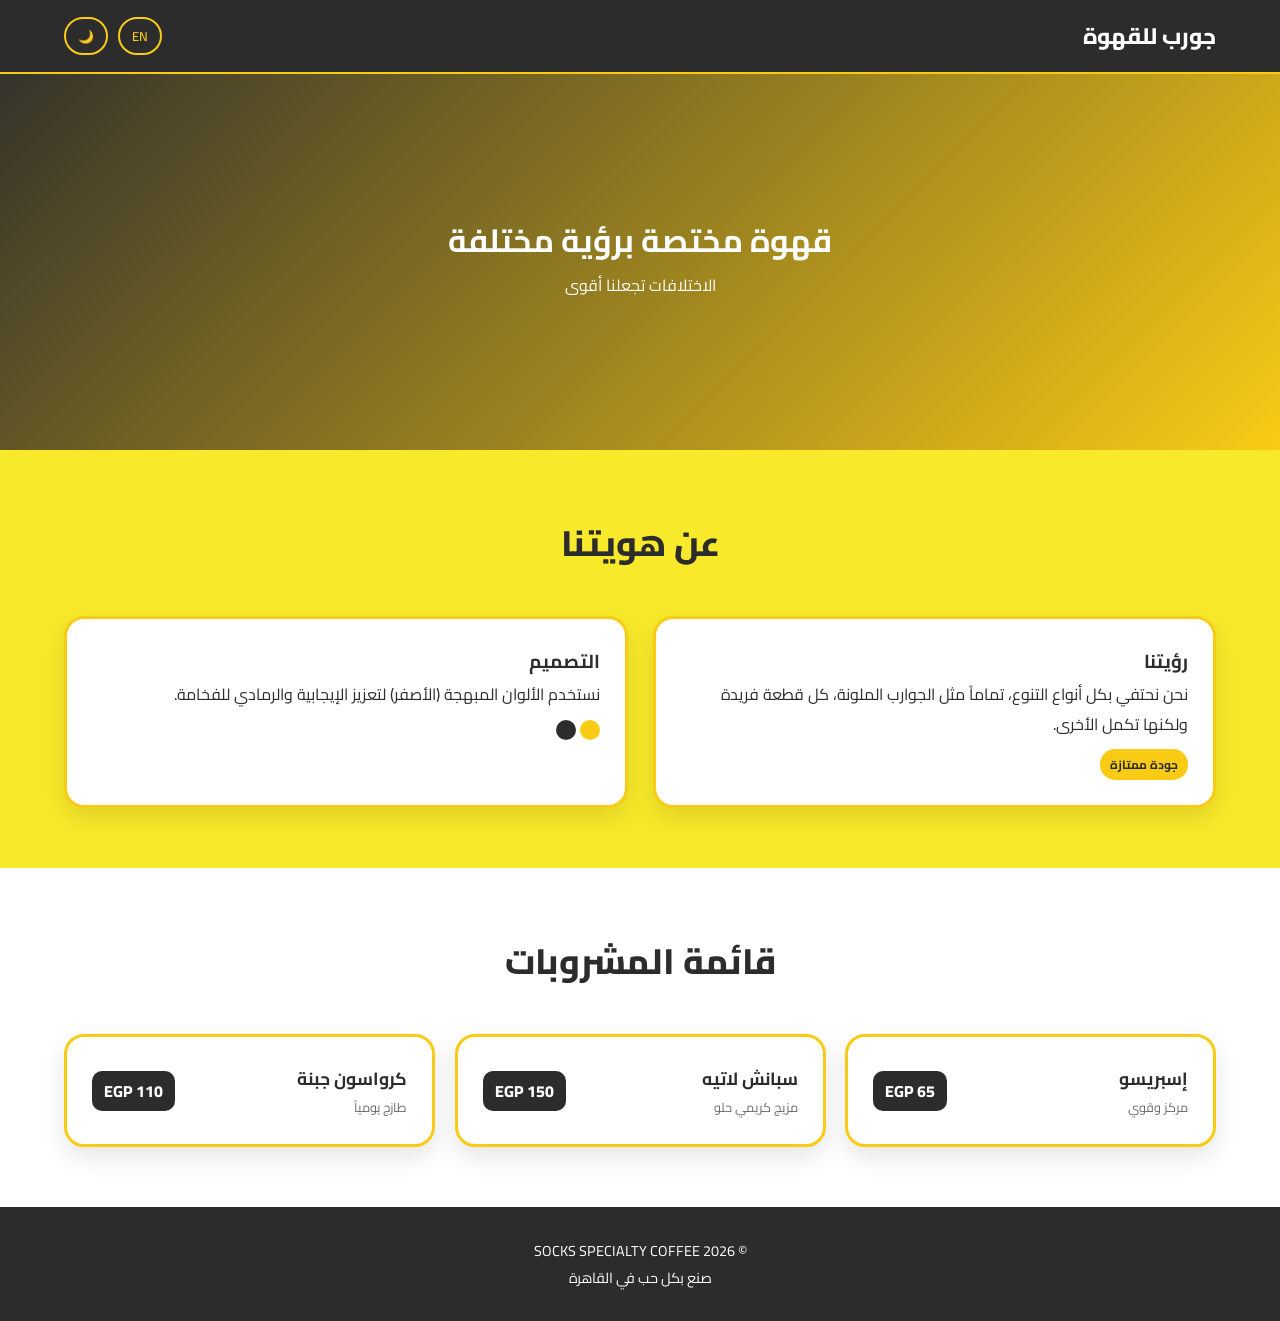
==== index.html @ 83c0671a "Update index.html" ====
<!DOCTYPE html>
<html lang="ar" dir="rtl">
<head>
    <meta charset="UTF-8">
    <meta name="viewport" content="width=device-width, initial-scale=1.0, maximum-scale=1.0, user-scalable=no">
    <title>Socks Specialty Coffee</title>
    <link href="https://unpkg.com/aos@2.3.1/dist/aos.css" rel="stylesheet">
    <link rel="stylesheet" href="styles.css">
    <link href="https://fonts.googleapis.com/css2?family=Cairo:wght@300;400;600;700&display=swap" rel="stylesheet">
</head>
<body class="light-theme">

    <nav class="navbar">
        <div class="nav-logo">
            <h2 data-ar="جورب للقهوة" data-en="SOCKS COFFEE">SOCKS COFFEE</h2>
        </div>
        <div class="nav-controls">
            <button class="btn-control" id="langSwitcher">EN</button>
            <button class="btn-control" id="themeSwitcher">🌙</button>
        </div>
    </nav>

    <header class="hero">
        <h1 data-aos="zoom-in" data-ar="قهوة مختصة برؤية مختلفة" data-en="Specialty Coffee with a Different Vision">قهوة مختصة برؤية مختلفة</h1>
        <p data-aos="fade-up" data-aos-delay="200" data-ar="الاختلافات تجعلنا أقوى" data-en="Differences Make Us Stronger">الاختلافات تجعلنا أقوى</p>
    </header>

    <section class="brand-showcase">
        <h2 class="section-title" data-aos="fade-down" data-ar="عن هويتنا" data-en="About Our Identity">عن هويتنا</h2>
        
        <div class="brand-grid">
            <div class="brand-card" data-aos="fade-up">
                <h3 data-ar="رؤيتنا" data-en="Our Vision">رؤيتنا</h3>
                <p data-ar="نحن نحتفي بكل أنواع التنوع، تماماً مثل الجوارب الملونة، كل قطعة فريدة ولكنها تكمل الأخرى." 
                   data-en="We celebrate all kinds of diversity, just like colorful socks, each piece is unique but completes the other.">
                   نحن نحتفي بكل أنواع التنوع، تماماً مثل الجوارب الملونة، كل قطعة فريدة ولكنها تكمل الأخرى.
                </p>
                <span class="sticker" data-ar="جودة ممتازة" data-en="Premium Quality">جودة ممتازة</span>
            </div>

            <div class="brand-card" data-aos="fade-up" data-aos-delay="100">
                <h3 data-ar="التصميم" data-en="Design">التصميم</h3>
                <p data-ar="نستخدم الألوان المبهجة (الأصفر) لتعزيز الإيجابية والرمادي للفخامة." 
                   data-en="We use cheerful colors (Yellow) to promote positivity and Gray for luxury.">
                   نستخدم الألوان المبهجة (الأصفر) لتعزيز الإيجابية والرمادي للفخامة.
                </p>
                <div style="margin-top:10px;">
                    <div style="display:inline-block; width:20px; height:20px; background:#f9cb15; border-radius:50%"></div>
                    <div style="display:inline-block; width:20px; height:20px; background:#2c2c2c; border-radius:50%"></div>
                </div>
            </div>
        </div>
    </section>

    <section class="menu-section" id="menu">
        <h2 class="section-title" data-aos="fade-right" data-ar="قائمة المشروبات" data-en="Our Menu">قائمة المشروبات</h2>
        
        <div class="menu-grid">
            <div class="menu-item" data-aos="flip-up">
                <div class="item-info">
                    <h3 data-ar="إسبريسو" data-en="Espresso">إسبريسو</h3>
                    <p data-ar="مركز وقوي" data-en="Rich and Bold">مركز وقوي</p>
                </div>
                <div class="item-price">65 EGP</div>
            </div>

            <div class="menu-item" data-aos="flip-up" data-aos-delay="100">
                <div class="item-info">
                    <h3 data-ar="سبانش لاتيه" data-en="Spanish Latte">سبانش لاتيه</h3>
                    <p data-ar="مزيج كريمي حلو" data-en="Sweet Creamy Mix">مزيج كريمي حلو</p>
                </div>
                <div class="item-price">150 EGP</div>
            </div>

            <div class="menu-item" data-aos="flip-up" data-aos-delay="200">
                <div class="item-info">
                    <h3 data-ar="كرواسون جبنة" data-en="Cheese Croissant">كرواسون جبنة</h3>
                    <p data-ar="طازج يومياً" data-en="Baked Daily">طازج يومياً</p>
                </div>
                <div class="item-price">110 EGP</div>
            </div>
        </div>
    </section>

    <footer>
        <p>&copy; 2026 SOCKS SPECIALTY COFFEE</p>
        <p data-ar="صنع بكل حب في القاهرة" data-en="Made with love in Cairo">صنع بكل حب في القاهرة</p>
    </footer>
    <script src="https://unpkg.com/aos@2.3.1/dist/aos.js"></script>
    <script src="script.js"></script>
</body>
</html>
---- styles.css ----
:root {
            --primary-yellow: #f9cb15;
            --light-yellow: #f8e92a;
            --dark-gray: #2c2c2c;
            --white: #ffffff;
            --bg-color: #ffffff;
            --text-color: #2c2c2c;
            --section-bg: #f8e92a;
        }

        /* Dark Theme Variables */
        body.dark-theme {
            --bg-color: #1a1a1a;
            --text-color: #f9cb15;
            --section-bg: #2c2c2c; /* الخلفية وراء المنيو تظلم */
        }

        * {
            margin: 0;
            padding: 0;
            box-sizing: border-box;
            font-family: 'Cairo', sans-serif;
        }

        body {
            background-color: var(--bg-color);
            color: var(--text-color);
            transition: all 0.4s ease;
            overflow-x: hidden;
        }

        /* --- Navbar --- */
        .navbar {
            background-color: var(--dark-gray);
            padding: 15px 5%;
            display: flex;
            justify-content: space-between;
            align-items: center;
            position: fixed;
            width: 100%;
            top: 0;
            z-index: 1000;
            border-bottom: 2px solid var(--primary-yellow);
        }

        .nav-logo h2 { color: var(--white); font-weight: 800; font-size: 1.4rem; }
        
        .nav-controls { display: flex; gap: 10px; align-items: center; }

        .btn-control {
            background: none;
            border: 2px solid var(--primary-yellow);
            color: var(--primary-yellow);
            padding: 5px 12px;
            border-radius: 20px;
            cursor: pointer;
            font-weight: 600;
            font-size: 0.8rem;
            transition: 0.3s;
        }

        .btn-control:hover { background: var(--primary-yellow); color: var(--dark-gray); }

        /* --- Hero Section --- */
        .hero {
            padding: 120px 5% 60px;
            text-align: center;
            background: linear-gradient(135deg, var(--dark-gray) 0%, var(--primary-yellow) 100%);
            color: white;
            min-height: 50vh;
            display: flex;
            flex-direction: column;
            justify-content: center;
        }

        /* --- About & Brand Section --- */
        .brand-showcase {
            background-color: var(--section-bg);
            padding: 60px 5%;
            transition: background 0.4s ease;
        }

        .section-title {
            text-align: center;
            font-size: 2.2rem;
            margin-bottom: 40px;
            font-weight: 800;
        }

        .brand-grid {
            display: grid;
            grid-template-columns: repeat(auto-fit, minmax(280px, 1fr));
            gap: 25px;
        }

        /* الكروت تظل بيضاء دائماً كما طلبت */
        .brand-card, .menu-item {
            background: var(--white) !important; 
            color: #2c2c2c !important;
            padding: 25px;
            border-radius: 20px;
            box-shadow: 0 10px 25px rgba(0,0,0,0.1);
            border: 3px solid var(--primary-yellow);
            transition: transform 0.3s ease;
        }

        .brand-card:hover { transform: translateY(-10px); }

        /* --- Menu Section --- */
        .menu-section {
            padding: 60px 5%;
        }

        .menu-grid {
            display: grid;
            grid-template-columns: repeat(auto-fit, minmax(300px, 1fr));
            gap: 20px;
        }

        .menu-item {
            display: flex;
            justify-content: space-between;
            align-items: center;
        }

        .item-info h3 { font-weight: 700; font-size: 1.1rem; }
        .item-info p { font-size: 0.8rem; opacity: 0.7; }
        .item-price { font-weight: 800; color: var(--primary-yellow); background: var(--dark-gray); padding: 5px 12px; border-radius: 10px; color: #fff; }

        .sticker {
            background: var(--primary-yellow);
            color: var(--dark-gray);
            padding: 4px 10px;
            border-radius: 15px;
            font-size: 0.75rem;
            font-weight: 700;
            display: inline-block;
            margin-top: 10px;
        }

        footer {
            background: var(--dark-gray);
            color: white;
            text-align: center;
            padding: 30px;
            font-size: 0.9rem;
        }

        /* Mobile Adjustments */
        @media (max-width: 768px) {
            .section-title { font-size: 1.7rem; }
            .hero h1 { font-size: 1.8rem; }
        }
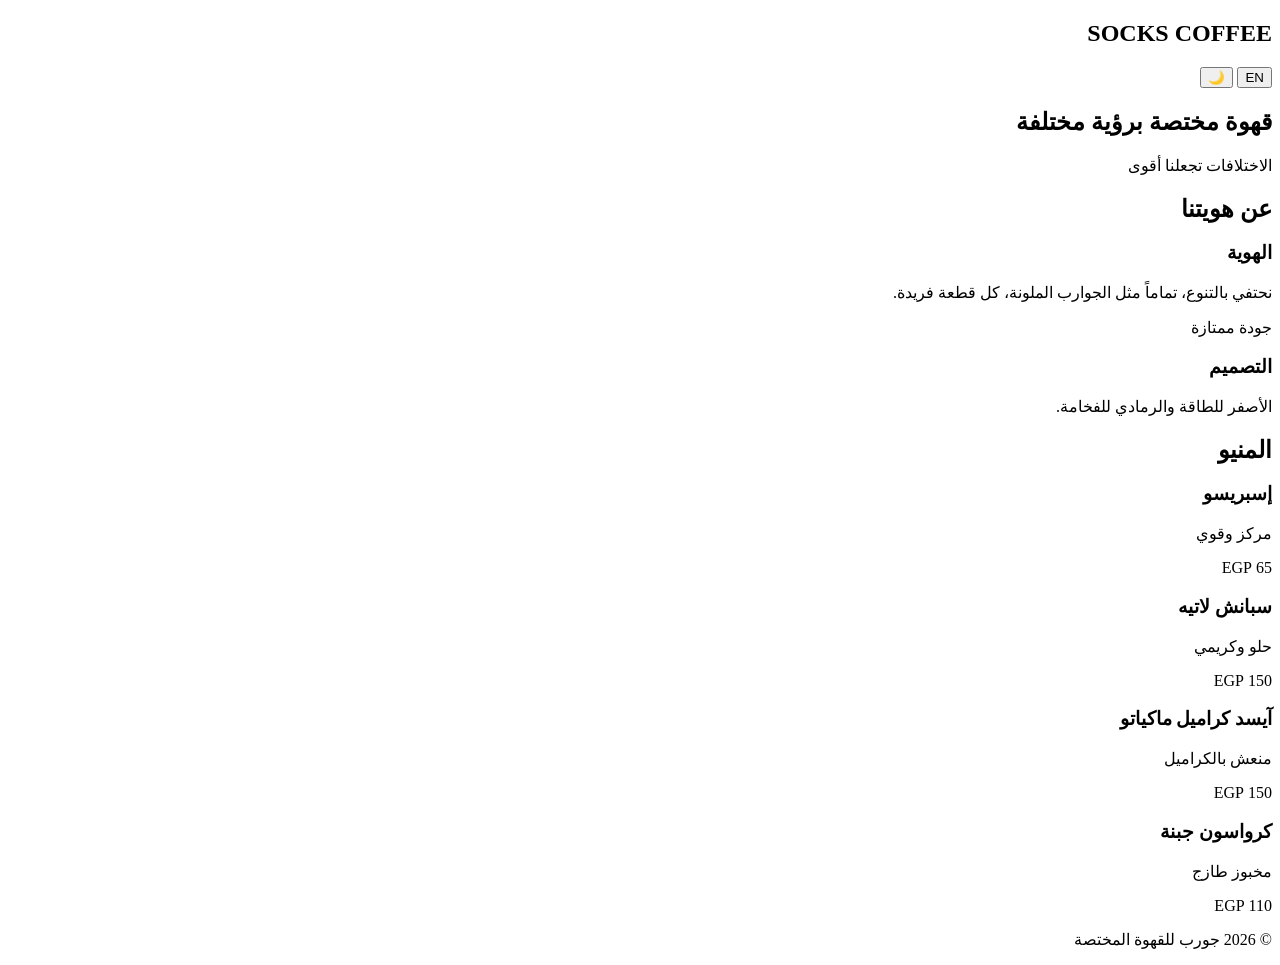
==== commit 77393de9: "Update index.html" ====
--- a/index.html
+++ b/index.html
@@ -2,90 +2,90 @@
 <html lang="ar" dir="rtl">
 <head>
     <meta charset="UTF-8">
-    <meta name="viewport" content="width=device-width, initial-scale=1.0, maximum-scale=1.0, user-scalable=no">
-    <title>Socks Specialty Coffee</title>
+    <meta name="viewport" content="width=device-width, initial-scale=1.0">
+    <title>SOCKS Specialty Coffee</title>
     <link href="https://unpkg.com/aos@2.3.1/dist/aos.css" rel="stylesheet">
-    <link rel="stylesheet" href="styles.css">
-    <link href="https://fonts.googleapis.com/css2?family=Cairo:wght@300;400;600;700&display=swap" rel="stylesheet">
+    <link rel="stylesheet" href="style.css">
+    <link href="https://fonts.googleapis.com/css2?family=Cairo:wght@300;400;600;700;800&display=swap" rel="stylesheet">
 </head>
-<body class="light-theme">
+<body>
 
     <nav class="navbar">
-        <div class="nav-logo">
-            <h2 data-ar="جورب للقهوة" data-en="SOCKS COFFEE">SOCKS COFFEE</h2>
-        </div>
-        <div class="nav-controls">
-            <button class="btn-control" id="langSwitcher">EN</button>
-            <button class="btn-control" id="themeSwitcher">🌙</button>
+        <div class="nav-container">
+            <div class="nav-logo">
+                <h2 data-ar="جورب للقهوة" data-en="SOCKS COFFEE">SOCKS COFFEE</h2>
+            </div>
+            <div class="nav-controls">
+                <button class="btn-control" id="langSwitcher">EN</button>
+                <button class="btn-control" id="themeSwitcher">🌙</button>
+            </div>
         </div>
     </nav>
 
-    <header class="hero">
-        <h1 data-aos="zoom-in" data-ar="قهوة مختصة برؤية مختلفة" data-en="Specialty Coffee with a Different Vision">قهوة مختصة برؤية مختلفة</h1>
-        <p data-aos="fade-up" data-aos-delay="200" data-ar="الاختلافات تجعلنا أقوى" data-en="Differences Make Us Stronger">الاختلافات تجعلنا أقوى</p>
-    </header>
+    <section class="hero">
+        <div class="hero-content" data-aos="zoom-in">
+            <h1 data-ar="قهوة مختصة برؤية مختلفة" data-en="Specialty Coffee with a Different Vision">قهوة مختصة برؤية مختلفة</h1>
+            <p data-ar="الاختلافات تجعلنا أقوى" data-en="Differences Make Us Stronger">الاختلافات تجعلنا أقوى</p>
+        </div>
+    </section>
 
-    <section class="brand-showcase">
-        <h2 class="section-title" data-aos="fade-down" data-ar="عن هويتنا" data-en="About Our Identity">عن هويتنا</h2>
-        
+    <section class="brand-section">
+        <h2 class="section-title" data-ar="عن هويتنا" data-en="About Us">عن هويتنا</h2>
         <div class="brand-grid">
             <div class="brand-card" data-aos="fade-up">
-                <h3 data-ar="رؤيتنا" data-en="Our Vision">رؤيتنا</h3>
-                <p data-ar="نحن نحتفي بكل أنواع التنوع، تماماً مثل الجوارب الملونة، كل قطعة فريدة ولكنها تكمل الأخرى." 
-                   data-en="We celebrate all kinds of diversity, just like colorful socks, each piece is unique but completes the other.">
-                   نحن نحتفي بكل أنواع التنوع، تماماً مثل الجوارب الملونة، كل قطعة فريدة ولكنها تكمل الأخرى.
-                </p>
+                <h3 data-ar="الهوية" data-en="Identity">الهوية</h3>
+                <p data-ar="نحتفي بالتنوع، تماماً مثل الجوارب الملونة، كل قطعة فريدة." data-en="We celebrate diversity, just like colorful socks, each piece is unique.">نحتفي بالتنوع، تماماً مثل الجوارب الملونة، كل قطعة فريدة.</p>
                 <span class="sticker" data-ar="جودة ممتازة" data-en="Premium Quality">جودة ممتازة</span>
             </div>
-
             <div class="brand-card" data-aos="fade-up" data-aos-delay="100">
                 <h3 data-ar="التصميم" data-en="Design">التصميم</h3>
-                <p data-ar="نستخدم الألوان المبهجة (الأصفر) لتعزيز الإيجابية والرمادي للفخامة." 
-                   data-en="We use cheerful colors (Yellow) to promote positivity and Gray for luxury.">
-                   نستخدم الألوان المبهجة (الأصفر) لتعزيز الإيجابية والرمادي للفخامة.
-                </p>
-                <div style="margin-top:10px;">
-                    <div style="display:inline-block; width:20px; height:20px; background:#f9cb15; border-radius:50%"></div>
-                    <div style="display:inline-block; width:20px; height:20px; background:#2c2c2c; border-radius:50%"></div>
+                <p data-ar="الأصفر للطاقة والرمادي للفخامة." data-en="Yellow for energy and Gray for luxury.">الأصفر للطاقة والرمادي للفخامة.</p>
+                <div class="swatches">
+                    <div class="swatch" style="background:#f9cb15"></div>
+                    <div class="swatch" style="background:#2c2c2c"></div>
                 </div>
             </div>
         </div>
     </section>
 
-    <section class="menu-section" id="menu">
-        <h2 class="section-title" data-aos="fade-right" data-ar="قائمة المشروبات" data-en="Our Menu">قائمة المشروبات</h2>
-        
+    <section class="menu-section">
+        <h2 class="section-title" data-ar="المنيو" data-en="Menu">المنيو</h2>
         <div class="menu-grid">
-            <div class="menu-item" data-aos="flip-up">
-                <div class="item-info">
+            <div class="menu-card" data-aos="flip-left">
+                <div class="info">
                     <h3 data-ar="إسبريسو" data-en="Espresso">إسبريسو</h3>
-                    <p data-ar="مركز وقوي" data-en="Rich and Bold">مركز وقوي</p>
+                    <p data-ar="مركز وقوي" data-en="Strong and Concentrated">مركز وقوي</p>
                 </div>
-                <div class="item-price">65 EGP</div>
+                <div class="price">65 EGP</div>
             </div>
-
-            <div class="menu-item" data-aos="flip-up" data-aos-delay="100">
-                <div class="item-info">
+            <div class="menu-card" data-aos="flip-left" data-aos-delay="100">
+                <div class="info">
                     <h3 data-ar="سبانش لاتيه" data-en="Spanish Latte">سبانش لاتيه</h3>
-                    <p data-ar="مزيج كريمي حلو" data-en="Sweet Creamy Mix">مزيج كريمي حلو</p>
+                    <p data-ar="حلو وكريمي" data-en="Sweet and Creamy">حلو وكريمي</p>
                 </div>
-                <div class="item-price">150 EGP</div>
+                <div class="price">150 EGP</div>
             </div>
-
-            <div class="menu-item" data-aos="flip-up" data-aos-delay="200">
-                <div class="item-info">
+            <div class="menu-card" data-aos="flip-left" data-aos-delay="200">
+                <div class="info">
+                    <h3 data-ar="آيسد كراميل ماكياتو" data-en="Iced Caramel Macchiato">آيسد كراميل ماكياتو</h3>
+                    <p data-ar="منعش بالكراميل" data-en="Refreshing Caramel">منعش بالكراميل</p>
+                </div>
+                <div class="price">150 EGP</div>
+            </div>
+            <div class="menu-card" data-aos="flip-left">
+                <div class="info">
                     <h3 data-ar="كرواسون جبنة" data-en="Cheese Croissant">كرواسون جبنة</h3>
-                    <p data-ar="طازج يومياً" data-en="Baked Daily">طازج يومياً</p>
+                    <p data-ar="مخبوز طازج" data-en="Freshly Baked">مخبوز طازج</p>
                 </div>
-                <div class="item-price">110 EGP</div>
+                <div class="price">110 EGP</div>
             </div>
         </div>
     </section>
 
-    <footer>
-        <p>&copy; 2026 SOCKS SPECIALTY COFFEE</p>
-        <p data-ar="صنع بكل حب في القاهرة" data-en="Made with love in Cairo">صنع بكل حب في القاهرة</p>
+    <footer class="footer">
+        <p data-ar="© 2026 جورب للقهوة المختصة" data-en="© 2026 SOCKS Specialty Coffee">© 2026 جورب للقهوة المختصة</p>
     </footer>
+
     <script src="https://unpkg.com/aos@2.3.1/dist/aos.js"></script>
     <script src="script.js"></script>
 </body>
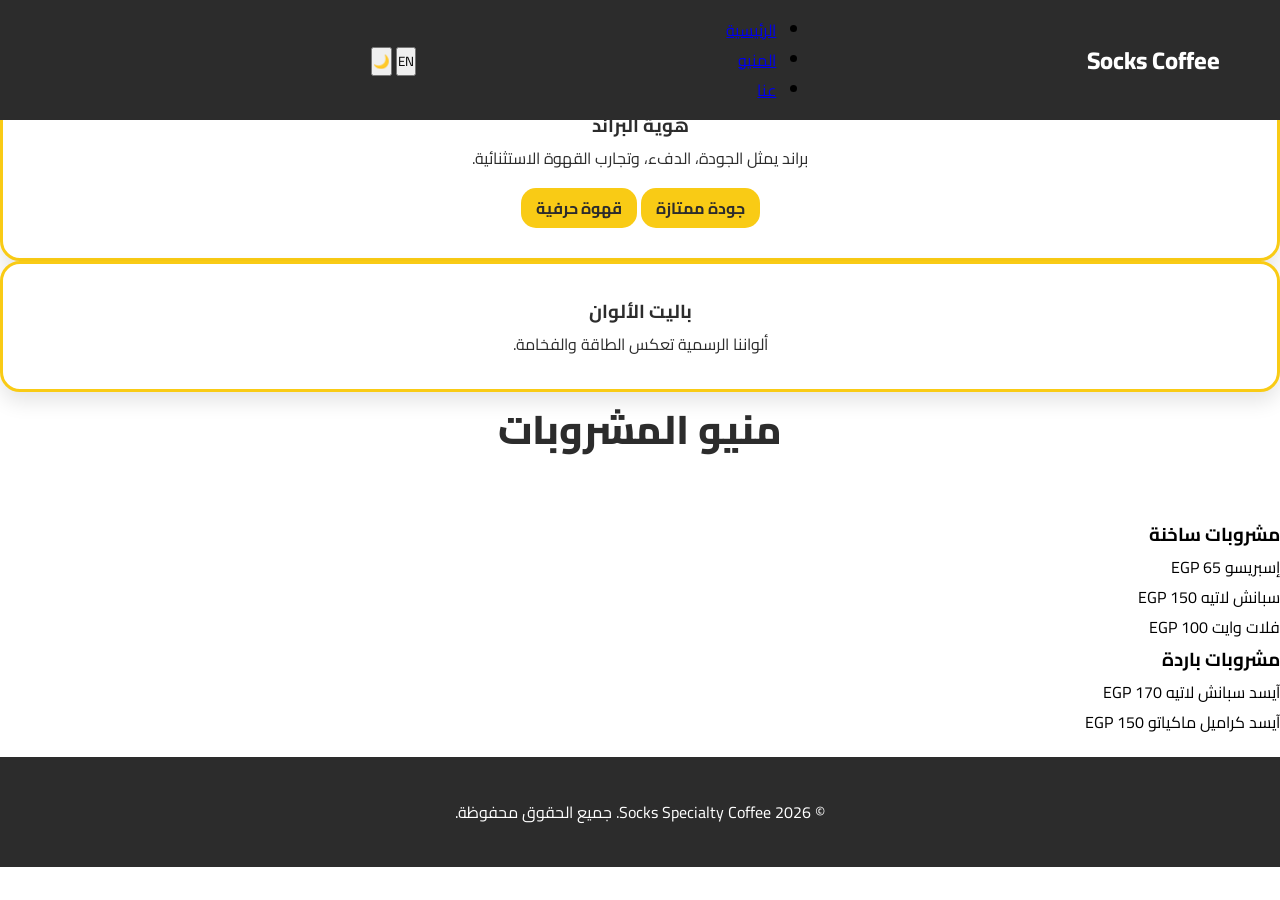
==== commit 7bb3e534: "Update index.html" ====
--- a/index.html
+++ b/index.html
@@ -2,88 +2,109 @@
 <html lang="ar" dir="rtl">
 <head>
     <meta charset="UTF-8">
-    <meta name="viewport" content="width=device-width, initial-scale=1.0">
-    <title>SOCKS Specialty Coffee</title>
+    <meta name="viewport" content="width=device-width, initial-scale=1.0, maximum-scale=1.0, user-scalable=no">
+    <title>Socks Specialty Coffee</title>
     <link href="https://unpkg.com/aos@2.3.1/dist/aos.css" rel="stylesheet">
-    <link rel="stylesheet" href="style.css">
-    <link href="https://fonts.googleapis.com/css2?family=Cairo:wght@300;400;600;700;800&display=swap" rel="stylesheet">
+    <link rel="stylesheet" href="styles.css">
+    <link href="https://fonts.googleapis.com/css2?family=Cairo:wght@300;400;600;700&display=swap" rel="stylesheet">
 </head>
 <body>
-
-    <nav class="navbar">
+    <nav class="navbar" data-aos="fade-down">
         <div class="nav-container">
             <div class="nav-logo">
-                <h2 data-ar="جورب للقهوة" data-en="SOCKS COFFEE">SOCKS COFFEE</h2>
+                <h2 data-ar="Socks Coffee" data-en="Socks Coffee">Socks Coffee</h2>
             </div>
+            <ul class="nav-menu">
+                <li><a href="#home" class="nav-link" data-ar="الرئيسية" data-en="Home">الرئيسية</a></li>
+                <li><a href="#menu" class="nav-link" data-ar="المنيو" data-en="Menu">المنيو</a></li>
+                <li><a href="#about" class="nav-link" data-ar="عنا" data-en="About">عنا</a></li>
+            </ul>
             <div class="nav-controls">
-                <button class="btn-control" id="langSwitcher">EN</button>
-                <button class="btn-control" id="themeSwitcher">🌙</button>
+                <button class="lang-switcher" id="langSwitcher">
+                    <span class="lang-text">EN</span>
+                </button>
+                <button class="theme-switcher" id="themeSwitcher">
+                    <span class="theme-icon">🌙</span>
+                </button>
+            </div>
+            <div class="hamburger">
+                <span class="bar"></span><span class="bar"></span><span class="bar"></span>
             </div>
         </div>
     </nav>
 
-    <section class="hero">
-        <div class="hero-content" data-aos="zoom-in">
-            <h1 data-ar="قهوة مختصة برؤية مختلفة" data-en="Specialty Coffee with a Different Vision">قهوة مختصة برؤية مختلفة</h1>
-            <p data-ar="الاختلافات تجعلنا أقوى" data-en="Differences Make Us Stronger">الاختلافات تجعلنا أقوى</p>
-        </div>
-    </section>
+    <section class="brand-showcase" id="about">
+        <div class="container brand-content">
+            <div class="logo-showcase" data-aos="zoom-in">
+                <h1 class="main-logo" data-ar="Socks Specialty Coffee" data-en="Socks Specialty Coffee">Socks Specialty Coffee</h1>
+                <p class="tagline" data-ar="تجربة قهوة فاخرة" data-en="Premium Coffee Experience">تجربة قهوة فاخرة</p>
+            </div>
 
-    <section class="brand-section">
-        <h2 class="section-title" data-ar="عن هويتنا" data-en="About Us">عن هويتنا</h2>
-        <div class="brand-grid">
-            <div class="brand-card" data-aos="fade-up">
-                <h3 data-ar="الهوية" data-en="Identity">الهوية</h3>
-                <p data-ar="نحتفي بالتنوع، تماماً مثل الجوارب الملونة، كل قطعة فريدة." data-en="We celebrate diversity, just like colorful socks, each piece is unique.">نحتفي بالتنوع، تماماً مثل الجوارب الملونة، كل قطعة فريدة.</p>
-                <span class="sticker" data-ar="جودة ممتازة" data-en="Premium Quality">جودة ممتازة</span>
-            </div>
-            <div class="brand-card" data-aos="fade-up" data-aos-delay="100">
-                <h3 data-ar="التصميم" data-en="Design">التصميم</h3>
-                <p data-ar="الأصفر للطاقة والرمادي للفخامة." data-en="Yellow for energy and Gray for luxury.">الأصفر للطاقة والرمادي للفخامة.</p>
-                <div class="swatches">
-                    <div class="swatch" style="background:#f9cb15"></div>
-                    <div class="swatch" style="background:#2c2c2c"></div>
+            <div class="brand-elements">
+                <div class="brand-card" data-aos="fade-up">
+                    <h3 data-ar="هوية البراند" data-en="Brand Identity">هوية البراند</h3>
+                    <p data-ar="براند يمثل الجودة، الدفء، وتجارب القهوة الاستثنائية." data-en="Our brand represents quality, warmth, and exceptional coffee experiences.">براند يمثل الجودة، الدفء، وتجارب القهوة الاستثنائية.</p>
+                    <div class="stickers">
+                        <span class="sticker" data-ar="جودة ممتازة" data-en="Premium Quality">جودة ممتازة</span>
+                        <span class="sticker" data-ar="قهوة حرفية" data-en="Artisan Coffee">قهوة حرفية</span>
+                    </div>
+                </div>
+
+                <div class="brand-card" data-aos="fade-up" data-aos-delay="100">
+                    <h3 data-ar="باليت الألوان" data-en="Color Palette">باليت الألوان</h3>
+                    <p data-ar="ألواننا الرسمية تعكس الطاقة والفخامة." data-en="Our signature colors reflect energy and luxury.">ألواننا الرسمية تعكس الطاقة والفخامة.</p>
+                    <div class="color-palette">
+                        <div class="color-swatch" style="background-color: #f9cb15;" data-color="#f9cb15"></div>
+                        <div class="color-swatch" style="background-color: #f8e92a;" data-color="#f8e92a"></div>
+                        <div class="color-swatch" style="background-color: #2c2c2c;" data-color="#2c2c2c"></div>
+                    </div>
                 </div>
             </div>
         </div>
     </section>
 
-    <section class="menu-section">
-        <h2 class="section-title" data-ar="المنيو" data-en="Menu">المنيو</h2>
-        <div class="menu-grid">
-            <div class="menu-card" data-aos="flip-left">
-                <div class="info">
-                    <h3 data-ar="إسبريسو" data-en="Espresso">إسبريسو</h3>
-                    <p data-ar="مركز وقوي" data-en="Strong and Concentrated">مركز وقوي</p>
+    <section class="menu" id="menu">
+        <div class="container">
+            <h2 class="section-title" data-aos="fade-up" data-ar="منيو المشروبات" data-en="Drinks Menu">منيو المشروبات</h2>
+            
+            <div class="menu-category" data-aos="fade-up">
+                <h3 data-ar="مشروبات ساخنة" data-en="Hot Drinks">مشروبات ساخنة</h3>
+                <div class="menu-items">
+                    <div class="menu-item">
+                        <span class="item-name" data-ar="إسبريسو" data-en="Espresso">إسبريسو</span>
+                        <span class="item-price">65 EGP</span>
+                    </div>
+                    <div class="menu-item">
+                        <span class="item-name" data-ar="سبانش لاتيه" data-en="Spanish Latte">سبانش لاتيه</span>
+                        <span class="item-price">150 EGP</span>
+                    </div>
+                    <div class="menu-item">
+                        <span class="item-name" data-ar="فلات وايت" data-en="Flat White">فلات وايت</span>
+                        <span class="item-price">100 EGP</span>
+                    </div>
                 </div>
-                <div class="price">65 EGP</div>
             </div>
-            <div class="menu-card" data-aos="flip-left" data-aos-delay="100">
-                <div class="info">
-                    <h3 data-ar="سبانش لاتيه" data-en="Spanish Latte">سبانش لاتيه</h3>
-                    <p data-ar="حلو وكريمي" data-en="Sweet and Creamy">حلو وكريمي</p>
+
+            <div class="menu-category" data-aos="fade-up">
+                <h3 data-ar="مشروبات باردة" data-en="Iced Drinks">مشروبات باردة</h3>
+                <div class="menu-items">
+                    <div class="menu-item">
+                        <span class="item-name" data-ar="آيسد سبانش لاتيه" data-en="Iced Spanish Latte">آيسد سبانش لاتيه</span>
+                        <span class="item-price">170 EGP</span>
+                    </div>
+                    <div class="menu-item">
+                        <span class="item-name" data-ar="آيسد كراميل ماكياتو" data-en="Iced Caramel Macchiato">آيسد كراميل ماكياتو</span>
+                        <span class="item-price">150 EGP</span>
+                    </div>
                 </div>
-                <div class="price">150 EGP</div>
-            </div>
-            <div class="menu-card" data-aos="flip-left" data-aos-delay="200">
-                <div class="info">
-                    <h3 data-ar="آيسد كراميل ماكياتو" data-en="Iced Caramel Macchiato">آيسد كراميل ماكياتو</h3>
-                    <p data-ar="منعش بالكراميل" data-en="Refreshing Caramel">منعش بالكراميل</p>
-                </div>
-                <div class="price">150 EGP</div>
-            </div>
-            <div class="menu-card" data-aos="flip-left">
-                <div class="info">
-                    <h3 data-ar="كرواسون جبنة" data-en="Cheese Croissant">كرواسون جبنة</h3>
-                    <p data-ar="مخبوز طازج" data-en="Freshly Baked">مخبوز طازج</p>
-                </div>
-                <div class="price">110 EGP</div>
             </div>
         </div>
     </section>
 
     <footer class="footer">
-        <p data-ar="© 2026 جورب للقهوة المختصة" data-en="© 2026 SOCKS Specialty Coffee">© 2026 جورب للقهوة المختصة</p>
+        <div class="container">
+            <p data-ar="&copy; 2026 Socks Specialty Coffee. جميع الحقوق محفوظة." data-en="&copy; 2026 Socks Specialty Coffee. All rights reserved.">&copy; 2026 Socks Specialty Coffee. جميع الحقوق محفوظة.</p>
+        </div>
     </footer>
 
     <script src="https://unpkg.com/aos@2.3.1/dist/aos.js"></script>
--- a/styles.css
+++ b/styles.css
@@ -0,0 +1,55 @@
+:root {
+    --primary-yellow: #f9cb15;
+    --dark-gray: #2c2c2c;
+    --white: #ffffff;
+    --bg-light: #f8e92a;
+    --bg-dark-mode: #1a1a1a;
+}
+
+* { margin: 0; padding: 0; box-sizing: border-box; font-family: 'Cairo', sans-serif; }
+
+body { background-color: var(--white); transition: background 0.4s; }
+
+/* Navbar */
+.navbar { background: var(--dark-gray); padding: 15px 0; position: fixed; width: 100%; top: 0; z-index: 1000; }
+.nav-container { max-width: 1200px; margin: 0 auto; display: flex; justify-content: space-between; align-items: center; padding: 0 20px; }
+.nav-logo h2 { color: var(--white); font-weight: 800; }
+.btn-control { background: none; border: 2px solid var(--primary-yellow); color: var(--primary-yellow); padding: 5px 15px; border-radius: 20px; cursor: pointer; font-weight: 600; margin-left: 5px; }
+
+/* Sections */
+.hero { height: 60vh; background: linear-gradient(rgba(0,0,0,0.5), rgba(0,0,0,0.5)), url('https://images.unsplash.com/photo-1495474472287-4d71bcdd2085?w=1200') center/cover; display: flex; align-items: center; justify-content: center; text-align: center; color: white; margin-top: 60px; }
+.brand-section { padding: 80px 20px; background: var(--bg-light); transition: background 0.4s; }
+.menu-section { padding: 80px 20px; background: var(--white); transition: background 0.4s; }
+
+.section-title { text-align: center; font-size: 2.5rem; margin-bottom: 50px; font-weight: 800; color: var(--dark-gray); }
+
+/* Grid & Cards - المربعات البيضاء */
+.brand-grid, .menu-grid { display: grid; grid-template-columns: repeat(auto-fit, minmax(300px, 1fr)); gap: 30px; max-width: 1200px; margin: 0 auto; }
+
+.brand-card, .menu-card { 
+    background: var(--white) !important; /* تظل بيضاء دائماً */
+    color: var(--dark-gray) !important; /* نصوص الكروت داكنة للقراءة */
+    padding: 30px; 
+    border-radius: 20px; 
+    border: 3px solid var(--primary-yellow); 
+    box-shadow: 0 10px 20px rgba(0,0,0,0.1);
+    display: flex; justify-content: space-between; align-items: center;
+}
+
+.brand-card { flex-direction: column; text-align: center; }
+.sticker { background: var(--primary-yellow); padding: 5px 15px; border-radius: 15px; font-weight: 700; margin-top: 15px; display: inline-block; }
+.price { background: var(--dark-gray); color: white; padding: 8px 15px; border-radius: 10px; font-weight: 800; }
+
+/* Dark Mode Logic */
+body.dark-theme { background-color: var(--bg-dark-mode); }
+body.dark-theme .brand-section { background: var(--dark-gray); }
+body.dark-theme .menu-section { background: var(--bg-dark-mode); }
+body.dark-theme .section-title { color: var(--primary-yellow); }
+body.dark-theme .footer { background: #000; }
+
+.footer { background: var(--dark-gray); color: white; text-align: center; padding: 40px; margin-top: 20px; }
+
+@media (max-width: 768px) {
+    .section-title { font-size: 1.8rem; }
+    .hero h1 { font-size: 1.5rem; }
+}
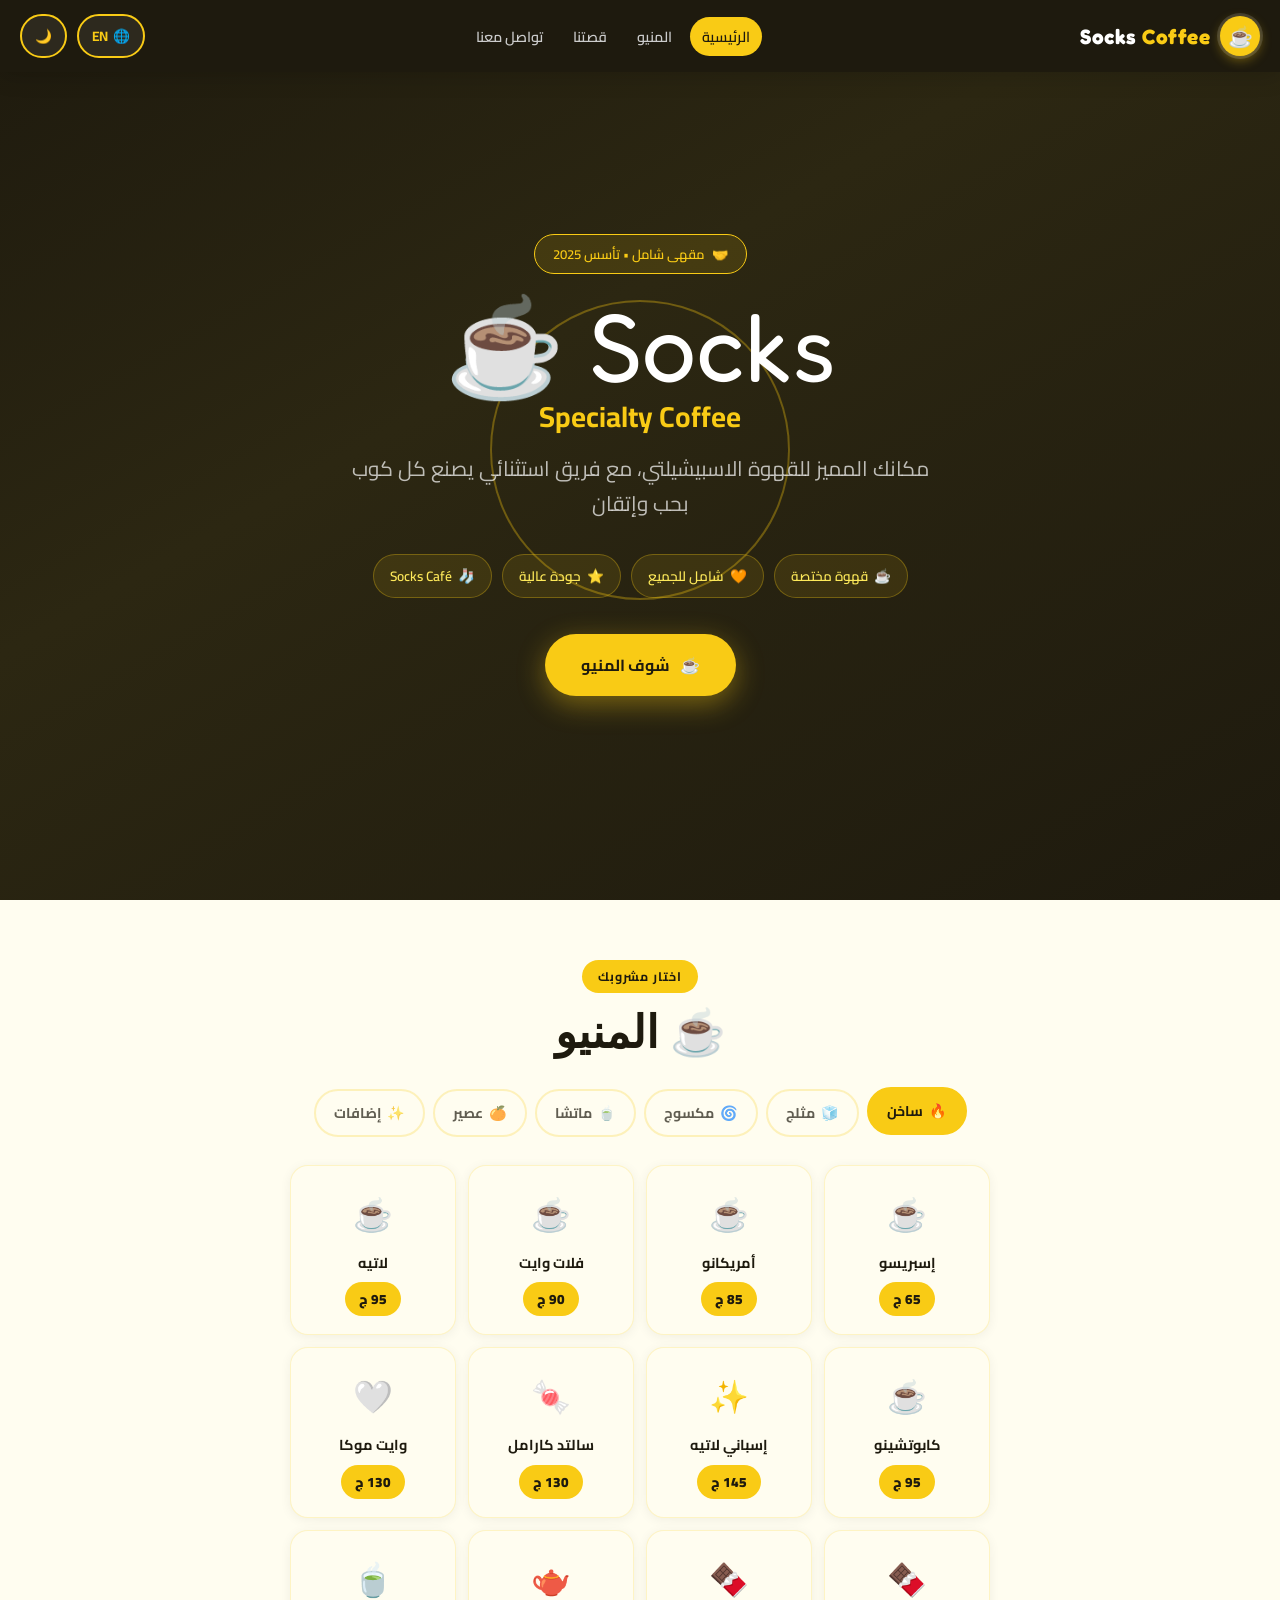
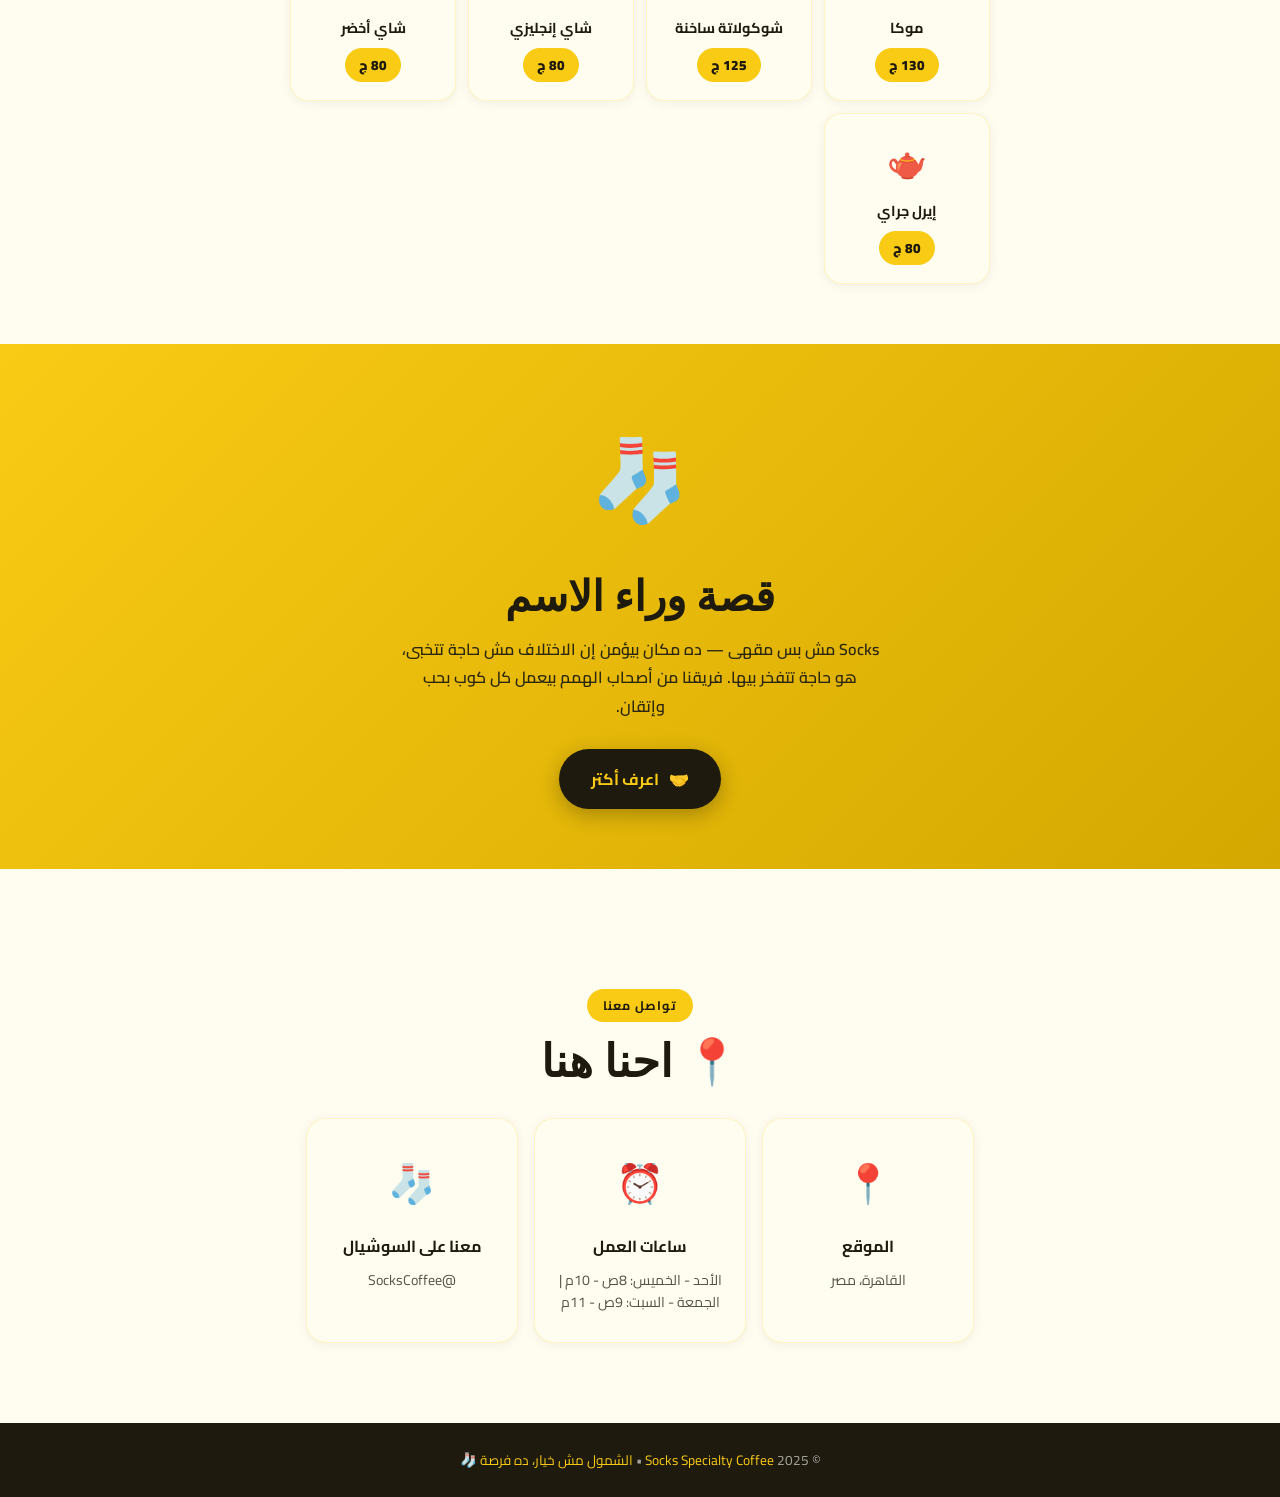
==== commit 00131ecb: "Update index.html" ====
--- a/index.html
+++ b/index.html
@@ -1,113 +1,739 @@
 <!DOCTYPE html>
 <html lang="ar" dir="rtl">
 <head>
-    <meta charset="UTF-8">
-    <meta name="viewport" content="width=device-width, initial-scale=1.0, maximum-scale=1.0, user-scalable=no">
-    <title>Socks Specialty Coffee</title>
-    <link href="https://unpkg.com/aos@2.3.1/dist/aos.css" rel="stylesheet">
-    <link rel="stylesheet" href="styles.css">
-    <link href="https://fonts.googleapis.com/css2?family=Cairo:wght@300;400;600;700&display=swap" rel="stylesheet">
+  <meta charset="UTF-8">
+  <meta name="viewport" content="width=device-width, initial-scale=1.0, maximum-scale=1.0, user-scalable=no">
+  <title>Socks Specialty Coffee ☕</title>
+  <link href="https://fonts.googleapis.com/css2?family=Cairo:wght@300;400;600;700;900&family=Fredoka+One&display=swap" rel="stylesheet">
+  <style>
+    :root {
+      --yellow: #F9CB15;
+      --yellow-light: #FDE95A;
+      --yellow-dark: #D4A800;
+      --dark: #1E1A0E;
+      --dark2: #2C2712;
+      --white: #FFFDF0;
+      --text: #1E1A0E;
+      --card-bg: #FFFDF0;
+      --section-bg: #FFFDF0;
+      --nav-bg: #1E1A0E;
+      --sticker-shadow: 0 8px 32px rgba(249,203,21,0.25);
+      --radius: 24px;
+    }
+    body.dark {
+      --white: #1E1A0E;
+      --text: #FDE95A;
+      --card-bg: #2C2712;
+      --section-bg: #1E1A0E;
+      --nav-bg: #0D0C07;
+      --sticker-shadow: 0 8px 32px rgba(249,203,21,0.15);
+    }
+
+    * { margin:0; padding:0; box-sizing:border-box; }
+    html { scroll-behavior: smooth; }
+
+    body {
+      font-family: 'Cairo', sans-serif;
+      background: var(--section-bg);
+      color: var(--text);
+      overflow-x: hidden;
+      transition: background 0.4s, color 0.4s;
+    }
+
+    /* ── FLOATING STICKERS ── */
+    .sticker-layer {
+      position: fixed; top:0; left:0; width:100%; height:100%;
+      pointer-events: none; z-index: 0; overflow: hidden;
+    }
+    .sticker {
+      position: absolute;
+      font-size: clamp(28px, 6vw, 52px);
+      opacity: 0.13;
+      animation: floatSticker linear infinite;
+      user-select: none;
+    }
+    @keyframes floatSticker {
+      0%   { transform: translateY(110vh) rotate(0deg); opacity:0; }
+      5%   { opacity: 0.13; }
+      95%  { opacity: 0.13; }
+      100% { transform: translateY(-20vh) rotate(720deg); opacity:0; }
+    }
+
+    /* ── NAVBAR ── */
+    .navbar {
+      position: fixed; top:0; width:100%; z-index: 1000;
+      background: var(--nav-bg);
+      padding: 14px 20px;
+      display: flex; align-items: center; justify-content: space-between;
+      box-shadow: 0 2px 24px rgba(0,0,0,0.18);
+      transition: background 0.4s;
+    }
+    .nav-logo {
+      display: flex; align-items: center; gap: 10px;
+    }
+    .nav-logo-icon {
+      width: 40px; height: 40px;
+      background: var(--yellow);
+      border-radius: 50%;
+      display: flex; align-items: center; justify-content: center;
+      font-size: 20px;
+      box-shadow: 0 0 0 3px #fff2, 0 4px 12px rgba(249,203,21,0.4);
+      animation: pulse 2.5s ease-in-out infinite;
+    }
+    @keyframes pulse {
+      0%,100% { box-shadow: 0 0 0 3px #fff2, 0 4px 12px rgba(249,203,21,0.4); }
+      50%      { box-shadow: 0 0 0 8px #fff1, 0 4px 20px rgba(249,203,21,0.6); }
+    }
+    .nav-logo h2 {
+      color: #fff;
+      font-family: 'Fredoka One', cursive;
+      font-size: 1.3rem;
+      letter-spacing: 0.5px;
+    }
+    .nav-logo h2 span { color: var(--yellow); }
+
+    .nav-right { display: flex; align-items: center; gap: 10px; }
+
+    .nav-links {
+      display: flex; gap: 6px; list-style: none;
+    }
+    .nav-links a {
+      color: #ccc;
+      text-decoration: none;
+      font-size: 0.9rem;
+      font-weight: 600;
+      padding: 6px 12px;
+      border-radius: 50px;
+      transition: all 0.25s;
+    }
+    .nav-links a:hover, .nav-links a.active {
+      background: var(--yellow);
+      color: var(--dark);
+    }
+
+    .btn-icon {
+      background: #fff1;
+      border: 2px solid var(--yellow);
+      border-radius: 50px;
+      padding: 7px 13px;
+      cursor: pointer;
+      font-size: 0.85rem;
+      font-weight: 700;
+      color: var(--yellow);
+      font-family: 'Cairo', sans-serif;
+      transition: all 0.25s;
+      display: flex; align-items: center; gap: 5px;
+    }
+    .btn-icon:hover {
+      background: var(--yellow);
+      color: var(--dark);
+    }
+
+    .hamburger {
+      display: none; flex-direction: column; gap: 5px; cursor: pointer;
+    }
+    .hamburger span {
+      display: block; width: 24px; height: 2.5px;
+      background: #fff; border-radius: 3px;
+      transition: all 0.3s;
+    }
+
+    /* ── MOBILE NAV DRAWER ── */
+    .mobile-nav {
+      display: none; flex-direction: column;
+      position: fixed; top: 68px; left:0; width: 100%;
+      background: var(--nav-bg); z-index: 999;
+      padding: 16px 0; gap: 4px;
+      border-top: 2px solid var(--yellow);
+      animation: slideDown 0.3s ease;
+    }
+    .mobile-nav.open { display: flex; }
+    @keyframes slideDown {
+      from { opacity:0; transform: translateY(-10px); }
+      to   { opacity:1; transform: translateY(0); }
+    }
+    .mobile-nav a {
+      color: #fff; text-decoration: none;
+      font-size: 1.05rem; font-weight: 600;
+      padding: 12px 24px; border-radius: 0;
+      transition: all 0.2s;
+    }
+    .mobile-nav a:hover { background: var(--yellow); color: var(--dark); padding-right: 36px; }
+
+    /* ── HERO ── */
+    #home {
+      position: relative; z-index: 1;
+      min-height: 100svh;
+      background: linear-gradient(150deg, #1E1A0E 0%, #2C2712 40%, #1E1A0E 100%);
+      display: flex; align-items: center; justify-content: center;
+      padding: 90px 20px 60px;
+      overflow: hidden;
+      text-align: center;
+    }
+    .hero-bg-ring {
+      position: absolute;
+      border-radius: 50%;
+      border: 2px solid rgba(249,203,21,0.12);
+      animation: expandRing 4s ease-out infinite;
+    }
+    @keyframes expandRing {
+      0% { transform: scale(0.8); opacity:0.6; }
+      100% { transform: scale(2.2); opacity:0; }
+    }
+
+    .hero-content { position: relative; z-index:2; max-width: 600px; }
+
+    .hero-badge {
+      display: inline-flex; align-items: center; gap: 8px;
+      background: rgba(249,203,21,0.12);
+      border: 1.5px solid var(--yellow);
+      border-radius: 50px;
+      padding: 7px 18px;
+      font-size: 0.82rem;
+      color: var(--yellow);
+      font-weight: 600;
+      margin-bottom: 24px;
+      animation: fadeUp 0.8s ease both;
+    }
+
+    .hero-logo-big {
+      font-family: 'Fredoka One', cursive;
+      font-size: clamp(3rem, 14vw, 6rem);
+      color: #fff;
+      line-height: 1;
+      margin-bottom: 8px;
+      animation: fadeUp 0.9s 0.1s ease both;
+    }
+    .hero-logo-big span { color: var(--yellow); }
+
+    .hero-sub {
+      font-size: clamp(1rem, 4vw, 1.3rem);
+      color: rgba(255,255,255,0.7);
+      margin-bottom: 32px;
+      line-height: 1.7;
+      animation: fadeUp 1s 0.2s ease both;
+    }
+
+    .hero-stickers {
+      display: flex; flex-wrap: wrap; justify-content: center; gap: 10px;
+      margin-bottom: 36px;
+      animation: fadeUp 1.1s 0.3s ease both;
+    }
+    .hero-sticker {
+      background: rgba(249,203,21,0.1);
+      border: 1.5px solid rgba(249,203,21,0.3);
+      border-radius: 50px;
+      padding: 8px 16px;
+      font-size: 0.85rem;
+      color: var(--yellow-light);
+      font-weight: 600;
+      display: flex; align-items: center; gap: 6px;
+      transition: all 0.25s;
+      cursor: default;
+    }
+    .hero-sticker:hover {
+      background: var(--yellow);
+      color: var(--dark);
+      transform: scale(1.06) rotate(-2deg);
+    }
+
+    .hero-cta {
+      display: inline-flex; align-items: center; gap: 10px;
+      background: var(--yellow);
+      color: var(--dark);
+      text-decoration: none;
+      font-weight: 700;
+      font-size: 1rem;
+      padding: 16px 36px;
+      border-radius: 50px;
+      box-shadow: 0 8px 28px rgba(249,203,21,0.4);
+      transition: all 0.3s;
+      animation: fadeUp 1.2s 0.4s ease both;
+    }
+    .hero-cta:hover {
+      transform: translateY(-3px);
+      box-shadow: 0 14px 40px rgba(249,203,21,0.5);
+    }
+
+    @keyframes fadeUp {
+      from { opacity:0; transform: translateY(30px); }
+      to   { opacity:1; transform: translateY(0); }
+    }
+
+    /* ── SECTION COMMON ── */
+    section { position: relative; z-index:1; }
+
+    .section-header {
+      text-align: center;
+      padding: 60px 20px 30px;
+    }
+    .section-tag {
+      display: inline-block;
+      background: var(--yellow);
+      color: var(--dark);
+      font-size: 0.78rem;
+      font-weight: 700;
+      padding: 5px 16px;
+      border-radius: 50px;
+      margin-bottom: 12px;
+      letter-spacing: 1px;
+      text-transform: uppercase;
+    }
+    .section-title {
+      font-family: 'Fredoka One', cursive;
+      font-size: clamp(1.8rem, 6vw, 2.8rem);
+      color: var(--text);
+      line-height: 1.2;
+    }
+
+    /* ── MENU SECTION ── */
+    #menu {
+      background: var(--section-bg);
+      padding-bottom: 60px;
+    }
+
+    .menu-tabs {
+      display: flex; flex-wrap: wrap; justify-content: center; gap: 8px;
+      padding: 0 20px 28px;
+    }
+    .menu-tab {
+      background: none;
+      border: 2px solid rgba(249,203,21,0.35);
+      border-radius: 50px;
+      padding: 9px 18px;
+      font-family: 'Cairo', sans-serif;
+      font-size: 0.88rem;
+      font-weight: 700;
+      color: var(--text);
+      cursor: pointer;
+      transition: all 0.25s;
+      opacity: 0.7;
+      display: flex; align-items: center; gap: 6px;
+    }
+    .menu-tab.active, .menu-tab:hover {
+      background: var(--yellow);
+      border-color: var(--yellow);
+      color: var(--dark);
+      opacity: 1;
+      transform: translateY(-2px);
+    }
+
+    .menu-panels { padding: 0 16px; }
+    .menu-panel { display: none; }
+    .menu-panel.active { display: block; animation: panelIn 0.35s ease; }
+    @keyframes panelIn {
+      from { opacity:0; transform: translateY(12px); }
+      to   { opacity:1; transform: translateY(0); }
+    }
+
+    .menu-grid {
+      display: grid;
+      grid-template-columns: repeat(auto-fill, minmax(160px, 1fr));
+      gap: 12px;
+      max-width: 700px;
+      margin: 0 auto;
+    }
+
+    .menu-card {
+      background: var(--card-bg);
+      border: 1.5px solid rgba(249,203,21,0.2);
+      border-radius: 18px;
+      padding: 18px 14px;
+      display: flex; flex-direction: column;
+      align-items: center; gap: 10px;
+      text-align: center;
+      transition: all 0.3s;
+      cursor: default;
+      box-shadow: 0 2px 12px rgba(0,0,0,0.06);
+    }
+    .menu-card:hover {
+      transform: translateY(-5px) scale(1.02);
+      border-color: var(--yellow);
+      box-shadow: 0 10px 28px rgba(249,203,21,0.2);
+    }
+    .menu-card-icon { font-size: 2rem; }
+    .menu-card-name {
+      font-weight: 700;
+      font-size: 0.9rem;
+      color: var(--text);
+      line-height: 1.3;
+    }
+    .menu-card-price {
+      background: var(--yellow);
+      color: var(--dark);
+      font-weight: 900;
+      font-size: 0.85rem;
+      padding: 4px 14px;
+      border-radius: 50px;
+    }
+
+    /* ── ABOUT TEASER ── */
+    #about-teaser {
+      background: linear-gradient(135deg, var(--yellow) 0%, var(--yellow-dark) 100%);
+      padding: 60px 20px;
+      text-align: center;
+    }
+    #about-teaser .big-emoji {
+      font-size: 5rem;
+      display: block;
+      margin-bottom: 16px;
+      animation: bounce 2s ease-in-out infinite;
+    }
+    @keyframes bounce {
+      0%,100% { transform: translateY(0); }
+      50%      { transform: translateY(-12px); }
+    }
+    #about-teaser h2 {
+      font-family: 'Fredoka One', cursive;
+      font-size: clamp(1.8rem, 6vw, 2.6rem);
+      color: var(--dark);
+      margin-bottom: 14px;
+    }
+    #about-teaser p {
+      font-size: 1rem;
+      color: var(--dark2);
+      max-width: 480px;
+      margin: 0 auto 28px;
+      line-height: 1.8;
+      font-weight: 600;
+    }
+    .btn-dark {
+      display: inline-flex; align-items: center; gap: 10px;
+      background: var(--dark);
+      color: var(--yellow);
+      text-decoration: none;
+      font-weight: 700;
+      font-size: 1rem;
+      padding: 15px 32px;
+      border-radius: 50px;
+      transition: all 0.3s;
+      box-shadow: 0 6px 20px rgba(30,26,14,0.3);
+    }
+    .btn-dark:hover {
+      transform: translateY(-3px);
+      box-shadow: 0 12px 30px rgba(30,26,14,0.4);
+    }
+
+    /* ── CONTACT ── */
+    #contact {
+      background: var(--section-bg);
+      padding: 60px 20px 80px;
+    }
+    .contact-grid {
+      display: grid;
+      grid-template-columns: repeat(auto-fit, minmax(200px, 1fr));
+      gap: 16px;
+      max-width: 700px;
+      margin: 0 auto;
+    }
+    .contact-card {
+      background: var(--card-bg);
+      border: 1.5px solid rgba(249,203,21,0.2);
+      border-radius: 20px;
+      padding: 28px 18px;
+      text-align: center;
+      transition: all 0.3s;
+      box-shadow: 0 2px 12px rgba(0,0,0,0.06);
+    }
+    .contact-card:hover {
+      border-color: var(--yellow);
+      transform: translateY(-4px);
+      box-shadow: 0 8px 24px rgba(249,203,21,0.18);
+    }
+    .contact-card-icon { font-size: 2.4rem; margin-bottom: 12px; display: block; }
+    .contact-card h3 { font-size: 1rem; font-weight: 700; margin-bottom: 8px; color: var(--text); }
+    .contact-card p { font-size: 0.88rem; color: var(--text); opacity: 0.75; line-height: 1.6; }
+
+    /* ── FOOTER ── */
+    footer {
+      background: var(--nav-bg);
+      color: rgba(255,255,255,0.6);
+      text-align: center;
+      padding: 24px 20px;
+      font-size: 0.85rem;
+    }
+    footer span { color: var(--yellow); }
+
+    /* ── RESPONSIVE ── */
+    @media (max-width: 640px) {
+      .nav-links { display: none; }
+      .hamburger { display: flex; }
+      .menu-grid { grid-template-columns: repeat(2, 1fr); gap: 10px; }
+    }
+    @media (min-width: 641px) {
+      .mobile-nav { display: none !important; }
+    }
+  </style>
 </head>
 <body>
-    <nav class="navbar" data-aos="fade-down">
-        <div class="nav-container">
-            <div class="nav-logo">
-                <h2 data-ar="Socks Coffee" data-en="Socks Coffee">Socks Coffee</h2>
-            </div>
-            <ul class="nav-menu">
-                <li><a href="#home" class="nav-link" data-ar="الرئيسية" data-en="Home">الرئيسية</a></li>
-                <li><a href="#menu" class="nav-link" data-ar="المنيو" data-en="Menu">المنيو</a></li>
-                <li><a href="#about" class="nav-link" data-ar="عنا" data-en="About">عنا</a></li>
-            </ul>
-            <div class="nav-controls">
-                <button class="lang-switcher" id="langSwitcher">
-                    <span class="lang-text">EN</span>
-                </button>
-                <button class="theme-switcher" id="themeSwitcher">
-                    <span class="theme-icon">🌙</span>
-                </button>
-            </div>
-            <div class="hamburger">
-                <span class="bar"></span><span class="bar"></span><span class="bar"></span>
-            </div>
-        </div>
-    </nav>
-
-    <section class="brand-showcase" id="about">
-        <div class="container brand-content">
-            <div class="logo-showcase" data-aos="zoom-in">
-                <h1 class="main-logo" data-ar="Socks Specialty Coffee" data-en="Socks Specialty Coffee">Socks Specialty Coffee</h1>
-                <p class="tagline" data-ar="تجربة قهوة فاخرة" data-en="Premium Coffee Experience">تجربة قهوة فاخرة</p>
-            </div>
-
-            <div class="brand-elements">
-                <div class="brand-card" data-aos="fade-up">
-                    <h3 data-ar="هوية البراند" data-en="Brand Identity">هوية البراند</h3>
-                    <p data-ar="براند يمثل الجودة، الدفء، وتجارب القهوة الاستثنائية." data-en="Our brand represents quality, warmth, and exceptional coffee experiences.">براند يمثل الجودة، الدفء، وتجارب القهوة الاستثنائية.</p>
-                    <div class="stickers">
-                        <span class="sticker" data-ar="جودة ممتازة" data-en="Premium Quality">جودة ممتازة</span>
-                        <span class="sticker" data-ar="قهوة حرفية" data-en="Artisan Coffee">قهوة حرفية</span>
-                    </div>
-                </div>
-
-                <div class="brand-card" data-aos="fade-up" data-aos-delay="100">
-                    <h3 data-ar="باليت الألوان" data-en="Color Palette">باليت الألوان</h3>
-                    <p data-ar="ألواننا الرسمية تعكس الطاقة والفخامة." data-en="Our signature colors reflect energy and luxury.">ألواننا الرسمية تعكس الطاقة والفخامة.</p>
-                    <div class="color-palette">
-                        <div class="color-swatch" style="background-color: #f9cb15;" data-color="#f9cb15"></div>
-                        <div class="color-swatch" style="background-color: #f8e92a;" data-color="#f8e92a"></div>
-                        <div class="color-swatch" style="background-color: #2c2c2c;" data-color="#2c2c2c"></div>
-                    </div>
-                </div>
-            </div>
-        </div>
-    </section>
-
-    <section class="menu" id="menu">
-        <div class="container">
-            <h2 class="section-title" data-aos="fade-up" data-ar="منيو المشروبات" data-en="Drinks Menu">منيو المشروبات</h2>
-            
-            <div class="menu-category" data-aos="fade-up">
-                <h3 data-ar="مشروبات ساخنة" data-en="Hot Drinks">مشروبات ساخنة</h3>
-                <div class="menu-items">
-                    <div class="menu-item">
-                        <span class="item-name" data-ar="إسبريسو" data-en="Espresso">إسبريسو</span>
-                        <span class="item-price">65 EGP</span>
-                    </div>
-                    <div class="menu-item">
-                        <span class="item-name" data-ar="سبانش لاتيه" data-en="Spanish Latte">سبانش لاتيه</span>
-                        <span class="item-price">150 EGP</span>
-                    </div>
-                    <div class="menu-item">
-                        <span class="item-name" data-ar="فلات وايت" data-en="Flat White">فلات وايت</span>
-                        <span class="item-price">100 EGP</span>
-                    </div>
-                </div>
-            </div>
-
-            <div class="menu-category" data-aos="fade-up">
-                <h3 data-ar="مشروبات باردة" data-en="Iced Drinks">مشروبات باردة</h3>
-                <div class="menu-items">
-                    <div class="menu-item">
-                        <span class="item-name" data-ar="آيسد سبانش لاتيه" data-en="Iced Spanish Latte">آيسد سبانش لاتيه</span>
-                        <span class="item-price">170 EGP</span>
-                    </div>
-                    <div class="menu-item">
-                        <span class="item-name" data-ar="آيسد كراميل ماكياتو" data-en="Iced Caramel Macchiato">آيسد كراميل ماكياتو</span>
-                        <span class="item-price">150 EGP</span>
-                    </div>
-                </div>
-            </div>
-        </div>
-    </section>
-
-    <footer class="footer">
-        <div class="container">
-            <p data-ar="&copy; 2026 Socks Specialty Coffee. جميع الحقوق محفوظة." data-en="&copy; 2026 Socks Specialty Coffee. All rights reserved.">&copy; 2026 Socks Specialty Coffee. جميع الحقوق محفوظة.</p>
-        </div>
-    </footer>
-
-    <script src="https://unpkg.com/aos@2.3.1/dist/aos.js"></script>
-    <script src="script.js"></script>
+
+<!-- Floating Stickers Background -->
+<div class="sticker-layer" id="stickerLayer"></div>
+
+<!-- NAVBAR -->
+<nav class="navbar">
+  <div class="nav-logo">
+    <div class="nav-logo-icon">☕</div>
+    <h2>Socks <span>Coffee</span></h2>
+  </div>
+  <ul class="nav-links" id="navLinks">
+    <li><a href="#home" class="active" data-ar="الرئيسية" data-en="Home">الرئيسية</a></li>
+    <li><a href="#menu" data-ar="المنيو" data-en="Menu">المنيو</a></li>
+    <li><a href="about.html" data-ar="قصتنا" data-en="Our Story">قصتنا</a></li>
+    <li><a href="#contact" data-ar="تواصل معنا" data-en="Contact">تواصل معنا</a></li>
+  </ul>
+  <div class="nav-right">
+    <button class="btn-icon" id="langBtn">🌐 <span id="langLabel">EN</span></button>
+    <button class="btn-icon" id="themeBtn" title="تغيير الثيم">🌙</button>
+    <div class="hamburger" id="hamburger">
+      <span></span><span></span><span></span>
+    </div>
+  </div>
+</nav>
+
+<!-- Mobile Nav -->
+<nav class="mobile-nav" id="mobileNav">
+  <a href="#home" data-ar="الرئيسية" data-en="Home">الرئيسية</a>
+  <a href="#menu" data-ar="المنيو" data-en="Menu">المنيو</a>
+  <a href="about.html" data-ar="قصتنا" data-en="Our Story">قصتنا</a>
+  <a href="#contact" data-ar="تواصل معنا" data-en="Contact">تواصل معنا</a>
+</nav>
+
+<!-- HERO -->
+<section id="home">
+  <div class="hero-bg-ring" style="width:300px;height:300px;top:50%;left:50%;transform:translate(-50%,-50%);animation-delay:0s;"></div>
+  <div class="hero-bg-ring" style="width:300px;height:300px;top:50%;left:50%;transform:translate(-50%,-50%);animation-delay:1.5s;"></div>
+  <div class="hero-bg-ring" style="width:300px;height:300px;top:50%;left:50%;transform:translate(-50%,-50%);animation-delay:3s;"></div>
+
+  <div class="hero-content">
+    <div class="hero-badge">
+      <span>🤝</span>
+      <span data-ar="مقهى شامل • تأسس 2025" data-en="Inclusive Café • Est. 2025">مقهى شامل • تأسس 2025</span>
+    </div>
+
+    <div class="hero-logo-big">Socks <span>☕</span></div>
+    <div class="hero-logo-big" style="font-size:clamp(1.2rem,4vw,1.8rem);color:#fff;font-family:'Cairo',sans-serif;font-weight:700;margin-bottom:20px;">
+      <span data-ar="Specialty Coffee" data-en="Specialty Coffee">Specialty Coffee</span>
+    </div>
+
+    <p class="hero-sub" data-ar="مكانك المميز للقهوة الاسبيشيلتي، مع فريق استثنائي يصنع كل كوب بحب وإتقان" data-en="Your special place for specialty coffee, made with love by an extraordinary team">مكانك المميز للقهوة الاسبيشيلتي، مع فريق استثنائي يصنع كل كوب بحب وإتقان</p>
+
+    <div class="hero-stickers">
+      <div class="hero-sticker">☕ <span data-ar="قهوة مختصة" data-en="Specialty Coffee">قهوة مختصة</span></div>
+      <div class="hero-sticker">🧡 <span data-ar="شامل للجميع" data-en="Inclusive">شامل للجميع</span></div>
+      <div class="hero-sticker">⭐ <span data-ar="جودة عالية" data-en="High Quality">جودة عالية</span></div>
+      <div class="hero-sticker">🧦 <span data-ar="Socks Café" data-en="Socks Café">Socks Café</span></div>
+    </div>
+
+    <a href="#menu" class="hero-cta">
+      <span>☕</span>
+      <span data-ar="شوف المنيو" data-en="View Menu">شوف المنيو</span>
+    </a>
+  </div>
+</section>
+
+<!-- MENU -->
+<section id="menu">
+  <div class="section-header">
+    <div class="section-tag" data-ar="اختار مشروبك" data-en="Choose Your Drink">اختار مشروبك</div>
+    <h2 class="section-title" data-ar="☕ المنيو" data-en="☕ Menu">☕ المنيو</h2>
+  </div>
+
+  <div class="menu-tabs">
+    <button class="menu-tab active" data-tab="hot">🔥 <span data-ar="ساخن" data-en="Hot">ساخن</span></button>
+    <button class="menu-tab" data-tab="cold">🧊 <span data-ar="مثلج" data-en="Iced">مثلج</span></button>
+    <button class="menu-tab" data-tab="blended">🌀 <span data-ar="مكسوج" data-en="Blended">مكسوج</span></button>
+    <button class="menu-tab" data-tab="matcha">🍵 <span data-ar="ماتشا" data-en="Matcha">ماتشا</span></button>
+    <button class="menu-tab" data-tab="juice">🍊 <span data-ar="عصير" data-en="Juice">عصير</span></button>
+    <button class="menu-tab" data-tab="extra">✨ <span data-ar="إضافات" data-en="Extra">إضافات</span></button>
+  </div>
+
+  <div class="menu-panels">
+    <!-- HOT -->
+    <div class="menu-panel active" data-panel="hot">
+      <div class="menu-grid">
+        <div class="menu-card"><div class="menu-card-icon">☕</div><div class="menu-card-name" data-ar="إسبريسو" data-en="Espresso">إسبريسو</div><div class="menu-card-price">65 ج</div></div>
+        <div class="menu-card"><div class="menu-card-icon">☕</div><div class="menu-card-name" data-ar="أمريكانو" data-en="Americano">أمريكانو</div><div class="menu-card-price">85 ج</div></div>
+        <div class="menu-card"><div class="menu-card-icon">☕</div><div class="menu-card-name" data-ar="فلات وايت" data-en="Flat White">فلات وايت</div><div class="menu-card-price">90 ج</div></div>
+        <div class="menu-card"><div class="menu-card-icon">☕</div><div class="menu-card-name" data-ar="لاتيه" data-en="Latte">لاتيه</div><div class="menu-card-price">95 ج</div></div>
+        <div class="menu-card"><div class="menu-card-icon">☕</div><div class="menu-card-name" data-ar="كابوتشينو" data-en="Cappuccino">كابوتشينو</div><div class="menu-card-price">95 ج</div></div>
+        <div class="menu-card"><div class="menu-card-icon">✨</div><div class="menu-card-name" data-ar="إسباني لاتيه" data-en="Spanish Latte">إسباني لاتيه</div><div class="menu-card-price">145 ج</div></div>
+        <div class="menu-card"><div class="menu-card-icon">🍬</div><div class="menu-card-name" data-ar="سالتد كارامل" data-en="Salted Caramel">سالتد كارامل</div><div class="menu-card-price">130 ج</div></div>
+        <div class="menu-card"><div class="menu-card-icon">🤍</div><div class="menu-card-name" data-ar="وايت موكا" data-en="White Mocha">وايت موكا</div><div class="menu-card-price">130 ج</div></div>
+        <div class="menu-card"><div class="menu-card-icon">🍫</div><div class="menu-card-name" data-ar="موكا" data-en="Mocha">موكا</div><div class="menu-card-price">130 ج</div></div>
+        <div class="menu-card"><div class="menu-card-icon">🍫</div><div class="menu-card-name" data-ar="شوكولاتة ساخنة" data-en="Hot Chocolate">شوكولاتة ساخنة</div><div class="menu-card-price">125 ج</div></div>
+        <div class="menu-card"><div class="menu-card-icon">🫖</div><div class="menu-card-name" data-ar="شاي إنجليزي" data-en="English Breakfast">شاي إنجليزي</div><div class="menu-card-price">80 ج</div></div>
+        <div class="menu-card"><div class="menu-card-icon">🍵</div><div class="menu-card-name" data-ar="شاي أخضر" data-en="Green Tea">شاي أخضر</div><div class="menu-card-price">80 ج</div></div>
+        <div class="menu-card"><div class="menu-card-icon">🫖</div><div class="menu-card-name" data-ar="إيرل جراي" data-en="Earl Grey">إيرل جراي</div><div class="menu-card-price">80 ج</div></div>
+      </div>
+    </div>
+    <!-- COLD -->
+    <div class="menu-panel" data-panel="cold">
+      <div class="menu-grid">
+        <div class="menu-card"><div class="menu-card-icon">🧊</div><div class="menu-card-name" data-ar="أمريكانو مثلج" data-en="Iced Americano">أمريكانو مثلج</div><div class="menu-card-price">85 ج</div></div>
+        <div class="menu-card"><div class="menu-card-icon">🧊</div><div class="menu-card-name" data-ar="لاتيه مثلج" data-en="Iced Latte">لاتيه مثلج</div><div class="menu-card-price">100 ج</div></div>
+        <div class="menu-card"><div class="menu-card-icon">🧊</div><div class="menu-card-name" data-ar="موكا مثلج" data-en="Iced Mocha">موكا مثلج</div><div class="menu-card-price">130 ج</div></div>
+        <div class="menu-card"><div class="menu-card-icon">🍬</div><div class="menu-card-name" data-ar="كارامل ماكياتو" data-en="Caramel Macchiato">كارامل ماكياتو</div><div class="menu-card-price">130 ج</div></div>
+        <div class="menu-card"><div class="menu-card-icon">🍬</div><div class="menu-card-name" data-ar="سالتد كارامل مثلج" data-en="Iced Salted Caramel">سالتد كارامل مثلج</div><div class="menu-card-price">130 ج</div></div>
+        <div class="menu-card"><div class="menu-card-icon">✨</div><div class="menu-card-name" data-ar="إسباني لاتيه مثلج" data-en="Iced Spanish Latte">إسباني لاتيه مثلج</div><div class="menu-card-price">150 ج</div></div>
+        <div class="menu-card"><div class="menu-card-icon">🤍</div><div class="menu-card-name" data-ar="وايت موكا مثلج" data-en="Iced White Mocha">وايت موكا مثلج</div><div class="menu-card-price">130 ج</div></div>
+        <div class="menu-card"><div class="menu-card-icon">🌺</div><div class="menu-card-name" data-ar="هيبسكوس مثلج" data-en="Iced Hibiscus">هيبسكوس مثلج</div><div class="menu-card-price">80 ج</div></div>
+      </div>
+    </div>
+    <!-- BLENDED -->
+    <div class="menu-panel" data-panel="blended">
+      <div class="menu-grid">
+        <div class="menu-card"><div class="menu-card-icon">🌀</div><div class="menu-card-name" data-ar="سالتد كارامل فرابيه" data-en="Salted Caramel Frappe">سالتد كارامل فرابيه</div><div class="menu-card-price">135 ج</div></div>
+        <div class="menu-card"><div class="menu-card-icon">🌀</div><div class="menu-card-name" data-ar="موكا فرابيه" data-en="Mocha Frappe">موكا فرابيه</div><div class="menu-card-price">135 ج</div></div>
+      </div>
+    </div>
+    <!-- MATCHA -->
+    <div class="menu-panel" data-panel="matcha">
+      <div class="menu-grid">
+        <div class="menu-card"><div class="menu-card-icon">🍵</div><div class="menu-card-name" data-ar="ماتشا لاتيه ساخن" data-en="Hot Matcha Latte">ماتشا لاتيه ساخن</div><div class="menu-card-price">100 ج</div></div>
+        <div class="menu-card"><div class="menu-card-icon">🍵</div><div class="menu-card-name" data-ar="ماتشا لاتيه مثلج" data-en="Iced Matcha Latte">ماتشا لاتيه مثلج</div><div class="menu-card-price">100 ج</div></div>
+      </div>
+    </div>
+    <!-- JUICE -->
+    <div class="menu-panel" data-panel="juice">
+      <div class="menu-grid">
+        <div class="menu-card"><div class="menu-card-icon">🍊</div><div class="menu-card-name" data-ar="برتقال" data-en="Orange">برتقال</div><div class="menu-card-price">75 ج</div></div>
+        <div class="menu-card"><div class="menu-card-icon">🥭</div><div class="menu-card-name" data-ar="مانجو" data-en="Mango">مانجو</div><div class="menu-card-price">85 ج</div></div>
+        <div class="menu-card"><div class="menu-card-icon">🍓</div><div class="menu-card-name" data-ar="فراولة" data-en="Strawberry">فراولة</div><div class="menu-card-price">75 ج</div></div>
+      </div>
+    </div>
+    <!-- EXTRA -->
+    <div class="menu-panel" data-panel="extra">
+      <div class="menu-grid">
+        <div class="menu-card"><div class="menu-card-icon">🌿</div><div class="menu-card-name" data-ar="نكهة فانيليا" data-en="Vanilla Flavor">نكهة فانيليا</div><div class="menu-card-price">40 ج</div></div>
+        <div class="menu-card"><div class="menu-card-icon">🍬</div><div class="menu-card-name" data-ar="نكهة كارامل" data-en="Caramel Flavor">نكهة كارامل</div><div class="menu-card-price">40 ج</div></div>
+        <div class="menu-card"><div class="menu-card-icon">🥥</div><div class="menu-card-name" data-ar="حليب جوز الهند" data-en="Coconut Milk">حليب جوز الهند</div><div class="menu-card-price">60 ج</div></div>
+        <div class="menu-card"><div class="menu-card-icon">🌰</div><div class="menu-card-name" data-ar="حليب لوز" data-en="Almond Milk">حليب لوز</div><div class="menu-card-price">60 ج</div></div>
+        <div class="menu-card"><div class="menu-card-icon">🌾</div><div class="menu-card-name" data-ar="حليب شوفان" data-en="Oat Milk">حليب شوفان</div><div class="menu-card-price">60 ج</div></div>
+      </div>
+    </div>
+  </div>
+</section>
+
+<!-- ABOUT TEASER -->
+<section id="about-teaser">
+  <span class="big-emoji">🧦</span>
+  <h2 data-ar="قصة وراء الاسم" data-en="A Story Behind the Name">قصة وراء الاسم</h2>
+  <p data-ar="Socks مش بس مقهى — ده مكان بيؤمن إن الاختلاف مش حاجة تتخبى، هو حاجة تتفخر بيها. فريقنا من أصحاب الهمم بيعمل كل كوب بحب وإتقان." data-en="Socks isn't just a café — it's a place that believes difference isn't something to hide, it's something to celebrate. Our team of individuals with disabilities crafts every cup with love and skill.">Socks مش بس مقهى — ده مكان بيؤمن إن الاختلاف مش حاجة تتخبى، هو حاجة تتفخر بيها. فريقنا من أصحاب الهمم بيعمل كل كوب بحب وإتقان.</p>
+  <a href="about.html" class="btn-dark">
+    <span>🤝</span>
+    <span data-ar="اعرف أكتر" data-en="Learn More">اعرف أكتر</span>
+  </a>
+</section>
+
+<!-- CONTACT -->
+<section id="contact">
+  <div class="section-header">
+    <div class="section-tag" data-ar="تواصل معنا" data-en="Get In Touch">تواصل معنا</div>
+    <h2 class="section-title" data-ar="📍 احنا هنا" data-en="📍 Find Us">📍 احنا هنا</h2>
+  </div>
+  <div class="contact-grid" style="padding:0 16px;">
+    <div class="contact-card">
+      <span class="contact-card-icon">📍</span>
+      <h3 data-ar="الموقع" data-en="Location">الموقع</h3>
+      <p data-ar="القاهرة، مصر" data-en="Cairo, Egypt">القاهرة، مصر</p>
+    </div>
+    <div class="contact-card">
+      <span class="contact-card-icon">⏰</span>
+      <h3 data-ar="ساعات العمل" data-en="Working Hours">ساعات العمل</h3>
+      <p data-ar="الأحد - الخميس: 8ص - 10م | الجمعة - السبت: 9ص - 11م" data-en="Sun–Thu: 8 AM – 10 PM | Fri–Sat: 9 AM – 11 PM">الأحد - الخميس: 8ص - 10م<br>الجمعة - السبت: 9ص - 11م</p>
+    </div>
+    <div class="contact-card">
+      <span class="contact-card-icon">🧦</span>
+      <h3 data-ar="معنا على السوشيال" data-en="Follow Us">معنا على السوشيال</h3>
+      <p data-ar="@SocksCoffee" data-en="@SocksCoffee">@SocksCoffee</p>
+    </div>
+  </div>
+</section>
+
+<!-- FOOTER -->
+<footer>
+  <p>© 2025 <span>Socks Specialty Coffee</span> • <span data-ar="الشمول مش خيار، ده فرصة 🧦" data-en="Inclusion is not charity — it's opportunity 🧦">الشمول مش خيار، ده فرصة 🧦</span></p>
+</footer>
+
+<script>
+  // ── STICKERS ──
+  const stickers = ['☕','🧦','🤍','⭐','🌟','✨','🍵','🫖','🌺','🍫','🍬','🥥','🍊','🥭','🍓'];
+  const layer = document.getElementById('stickerLayer');
+  function spawnSticker() {
+    const el = document.createElement('span');
+    el.className = 'sticker';
+    el.textContent = stickers[Math.floor(Math.random()*stickers.length)];
+    el.style.left = Math.random()*100 + 'vw';
+    el.style.animationDuration = (12 + Math.random()*18) + 's';
+    el.style.animationDelay = '0s';
+    el.style.fontSize = (20 + Math.random()*32) + 'px';
+    layer.appendChild(el);
+    setTimeout(() => el.remove(), 32000);
+  }
+  for(let i=0;i<6;i++) setTimeout(spawnSticker, i*900);
+  setInterval(spawnSticker, 2200);
+
+  // ── LANG ──
+  let lang = localStorage.getItem('socks_lang') || 'ar';
+  function applyLang() {
+    const isAr = lang === 'ar';
+    document.documentElement.setAttribute('lang', lang);
+    document.documentElement.setAttribute('dir', isAr ? 'rtl' : 'ltr');
+    document.getElementById('langLabel').textContent = isAr ? 'EN' : 'AR';
+    document.querySelectorAll('[data-ar][data-en]').forEach(el => {
+      el.textContent = isAr ? el.dataset.ar : el.dataset.en;
+    });
+  }
+  applyLang();
+  document.getElementById('langBtn').addEventListener('click', () => {
+    lang = lang === 'ar' ? 'en' : 'ar';
+    localStorage.setItem('socks_lang', lang);
+    applyLang();
+  });
+
+  // ── THEME ──
+  let theme = localStorage.getItem('socks_theme') || 'light';
+  function applyTheme() {
+    document.body.classList.toggle('dark', theme === 'dark');
+    document.getElementById('themeBtn').textContent = theme === 'dark' ? '☀️' : '🌙';
+  }
+  applyTheme();
+  document.getElementById('themeBtn').addEventListener('click', () => {
+    theme = theme === 'dark' ? 'light' : 'dark';
+    localStorage.setItem('socks_theme', theme);
+    applyTheme();
+  });
+
+  // ── HAMBURGER ──
+  document.getElementById('hamburger').addEventListener('click', () => {
+    document.getElementById('mobileNav').classList.toggle('open');
+  });
+  document.querySelectorAll('.mobile-nav a').forEach(a => {
+    a.addEventListener('click', () => document.getElementById('mobileNav').classList.remove('open'));
+  });
+
+  // ── MENU TABS ──
+  document.querySelectorAll('.menu-tab').forEach(btn => {
+    btn.addEventListener('click', () => {
+      document.querySelectorAll('.menu-tab').forEach(b => b.classList.remove('active'));
+      document.querySelectorAll('.menu-panel').forEach(p => p.classList.remove('active'));
+      btn.classList.add('active');
+      document.querySelector(`[data-panel="${btn.dataset.tab}"]`).classList.add('active');
+    });
+  });
+
+  // ── NAV ACTIVE on SCROLL ──
+  window.addEventListener('scroll', () => {
+    const sections = document.querySelectorAll('section[id]');
+    let cur = '';
+    sections.forEach(s => {
+      if(window.scrollY >= s.offsetTop - 80) cur = s.id;
+    });
+    document.querySelectorAll('.nav-links a').forEach(a => {
+      a.classList.toggle('active', a.getAttribute('href') === '#'+cur);
+    });
+  });
+</script>
 </body>
 </html>
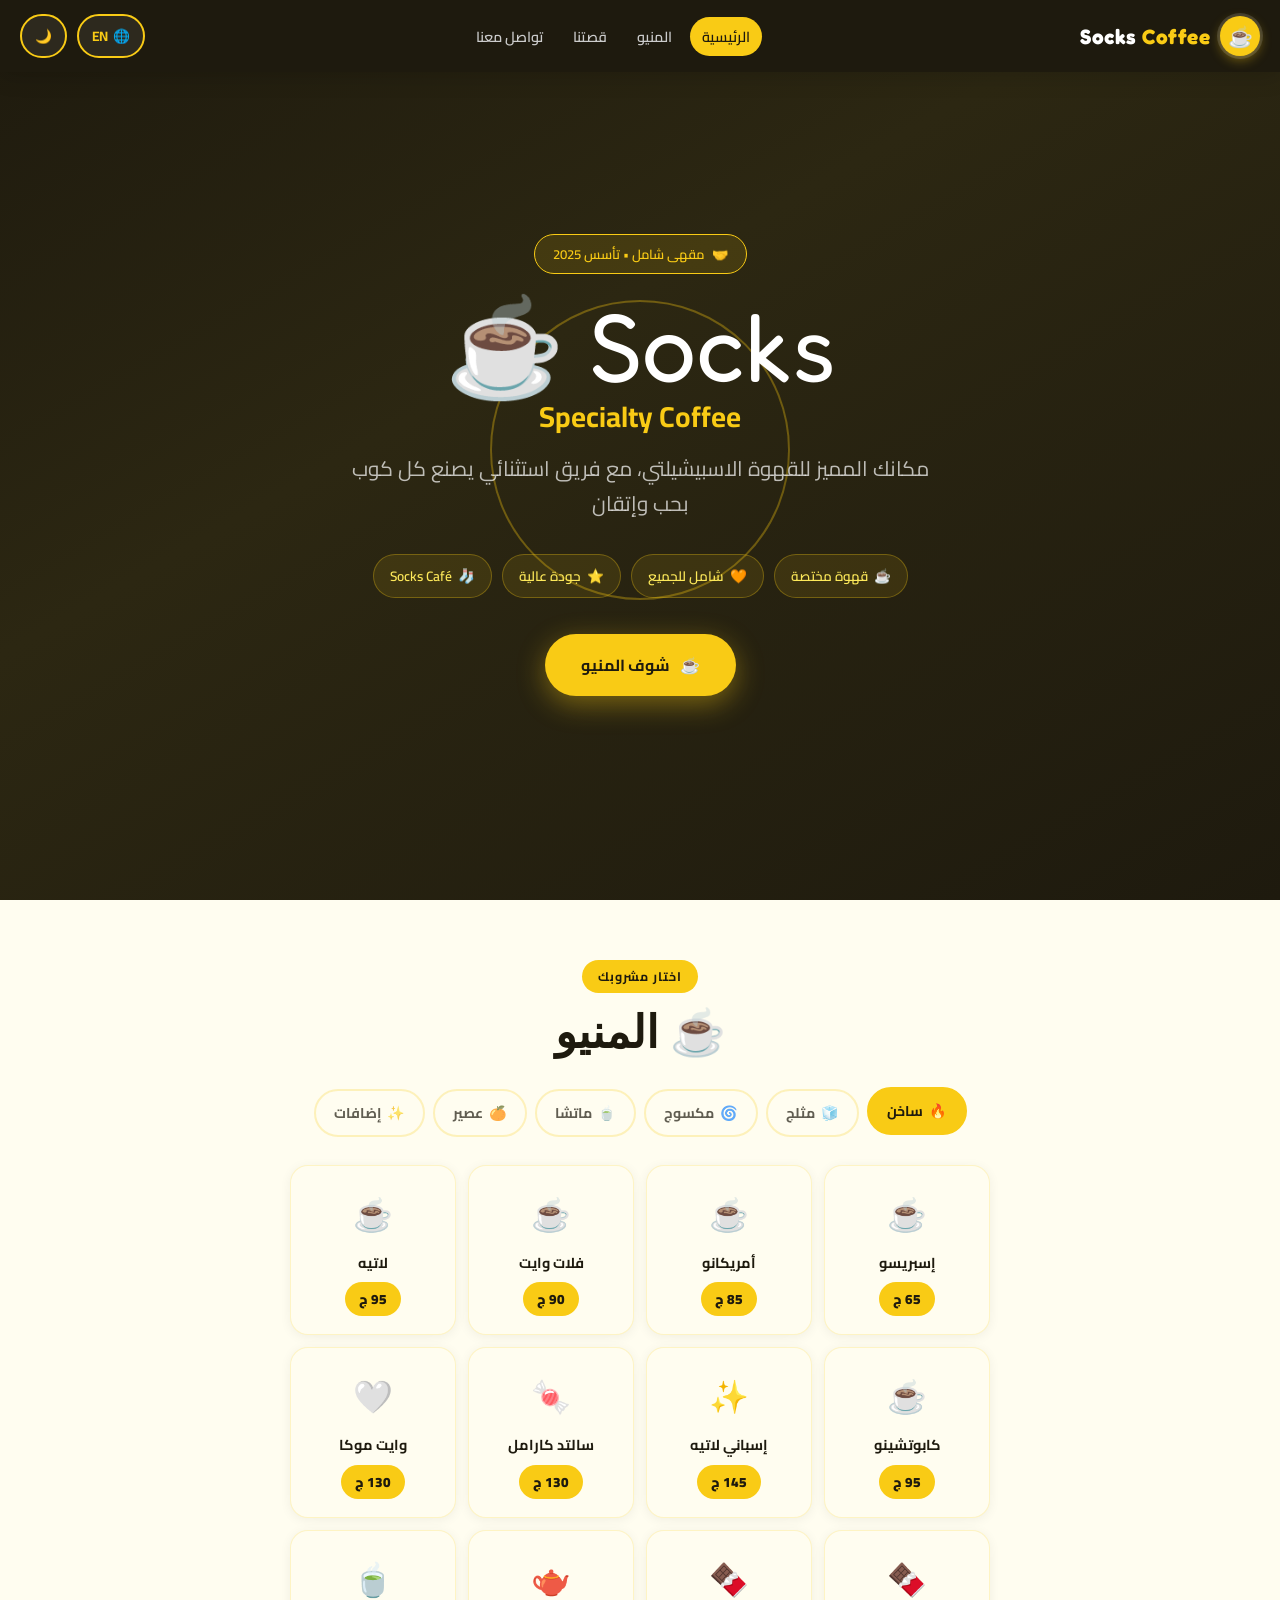
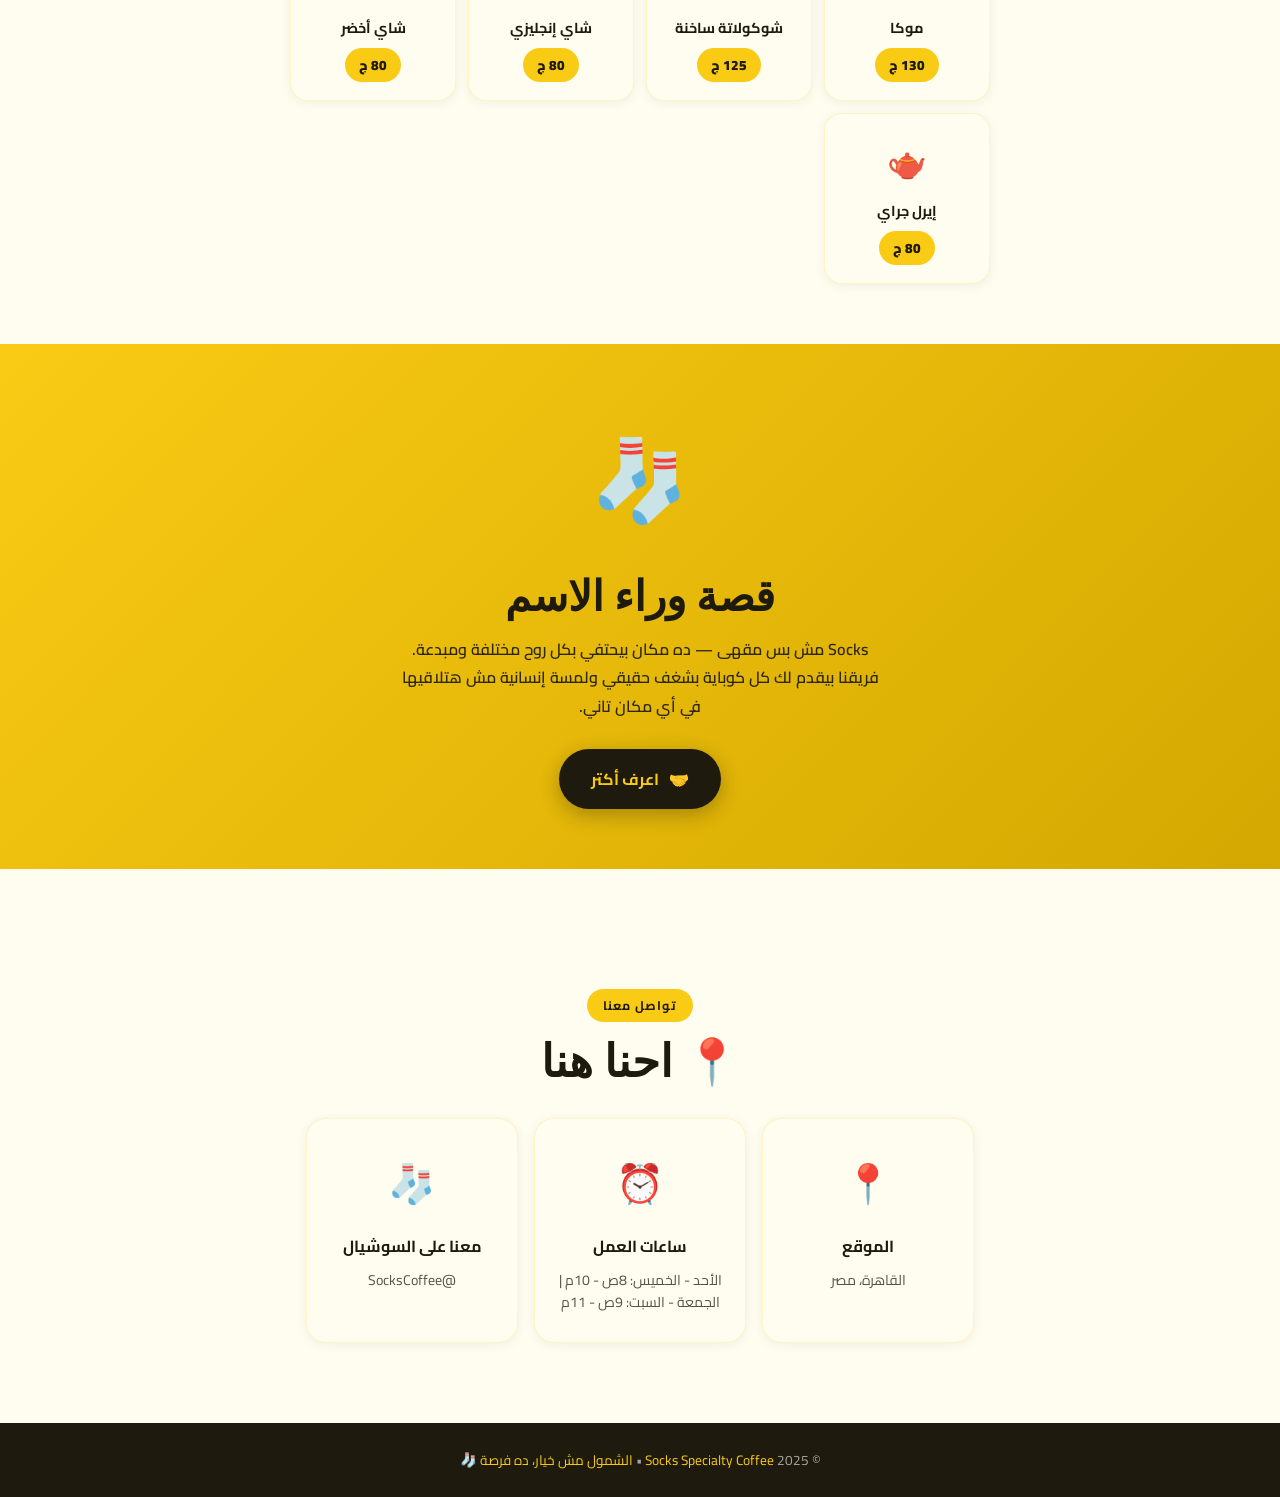
==== commit 3b490e56: "Update index.html" ====
--- a/index.html
+++ b/index.html
@@ -619,7 +619,7 @@
 <section id="about-teaser">
   <span class="big-emoji">🧦</span>
   <h2 data-ar="قصة وراء الاسم" data-en="A Story Behind the Name">قصة وراء الاسم</h2>
-  <p data-ar="Socks مش بس مقهى — ده مكان بيؤمن إن الاختلاف مش حاجة تتخبى، هو حاجة تتفخر بيها. فريقنا من أصحاب الهمم بيعمل كل كوب بحب وإتقان." data-en="Socks isn't just a café — it's a place that believes difference isn't something to hide, it's something to celebrate. Our team of individuals with disabilities crafts every cup with love and skill.">Socks مش بس مقهى — ده مكان بيؤمن إن الاختلاف مش حاجة تتخبى، هو حاجة تتفخر بيها. فريقنا من أصحاب الهمم بيعمل كل كوب بحب وإتقان.</p>
+  <p data-ar="Socks مش بس مقهى — ده مكان بيحتفي بكل روح مختلفة ومبدعة. فريقنا بيقدم لك كل كوباية بشغف حقيقي ولمسة إنسانية مش هتلاقيها في أي مكان تاني." data-en="Socks: Where creative spirits meet craftsmanship. Our distinguished team makes your day with a special touch and true passion in every detail."">Socks مش بس مقهى — ده مكان بيحتفي بكل روح مختلفة ومبدعة. فريقنا بيقدم لك كل كوباية بشغف حقيقي ولمسة إنسانية مش هتلاقيها في أي مكان تاني</p>
   <a href="about.html" class="btn-dark">
     <span>🤝</span>
     <span data-ar="اعرف أكتر" data-en="Learn More">اعرف أكتر</span>
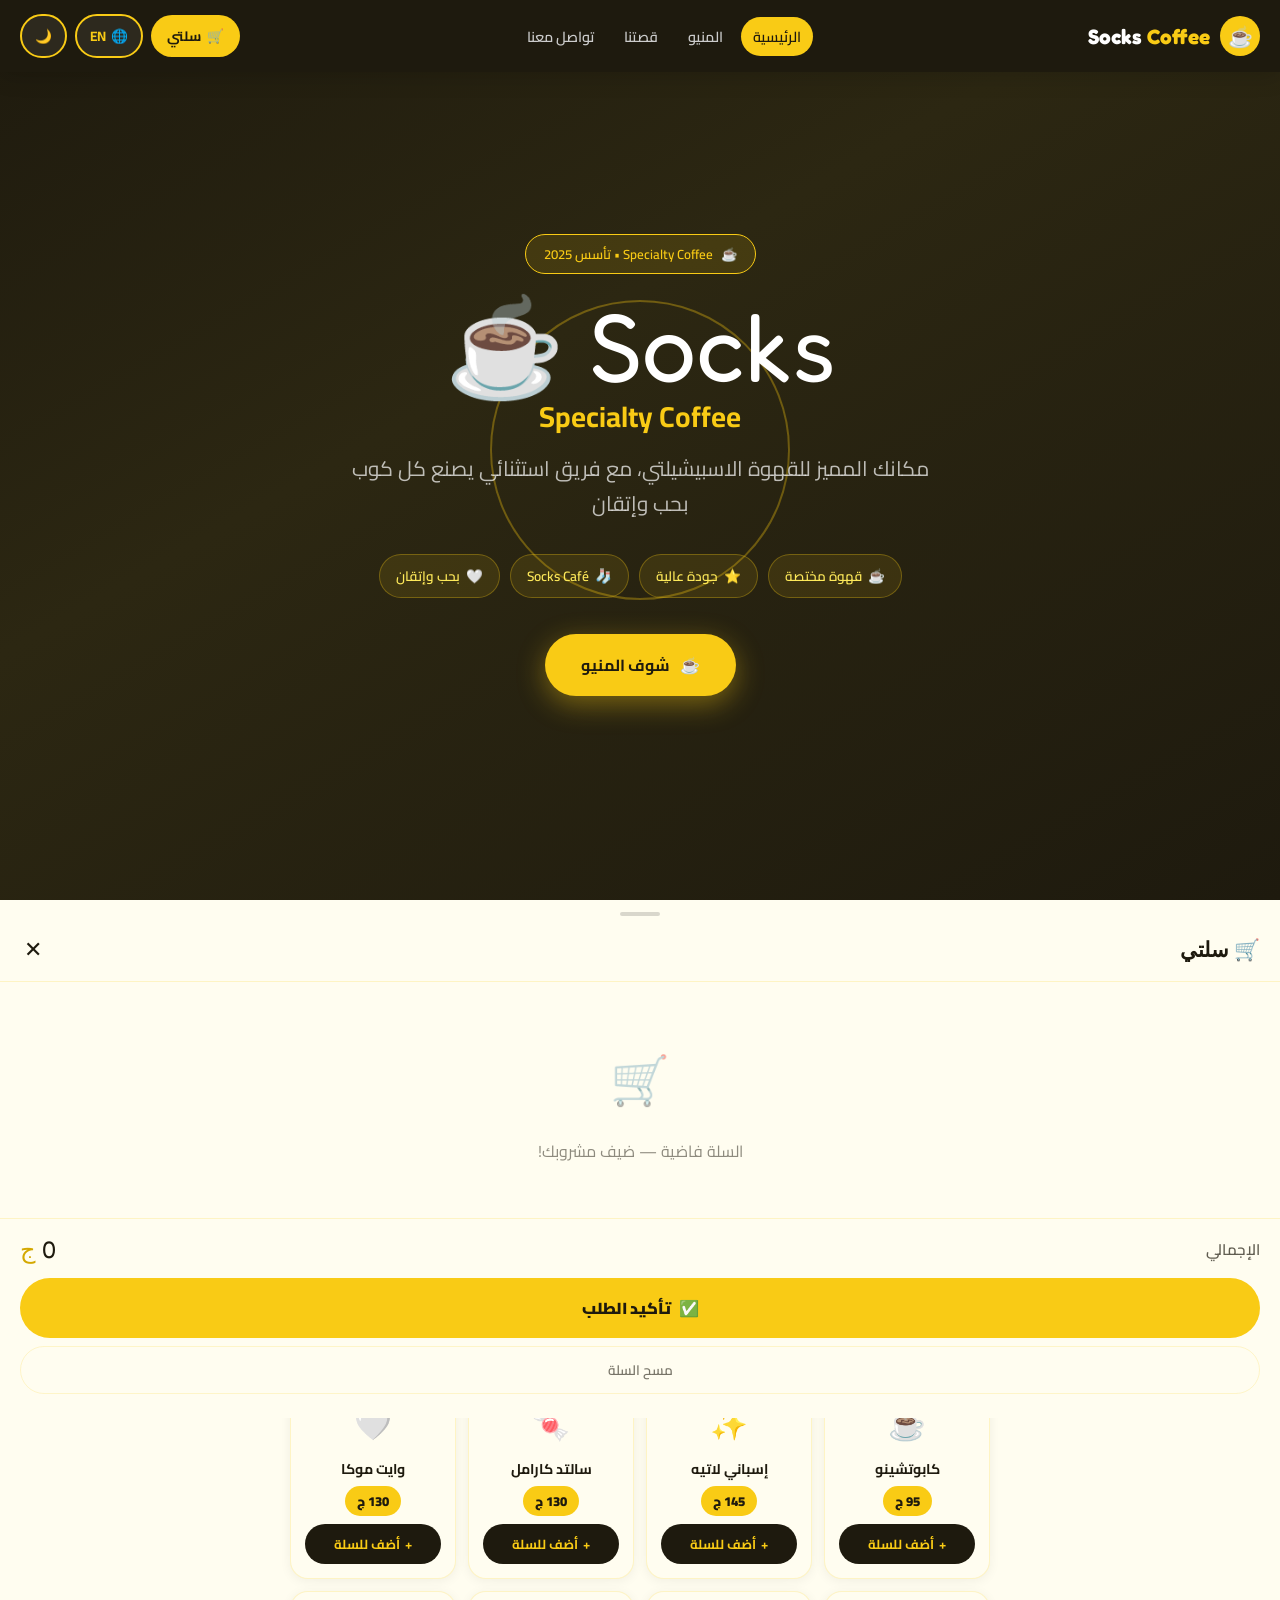
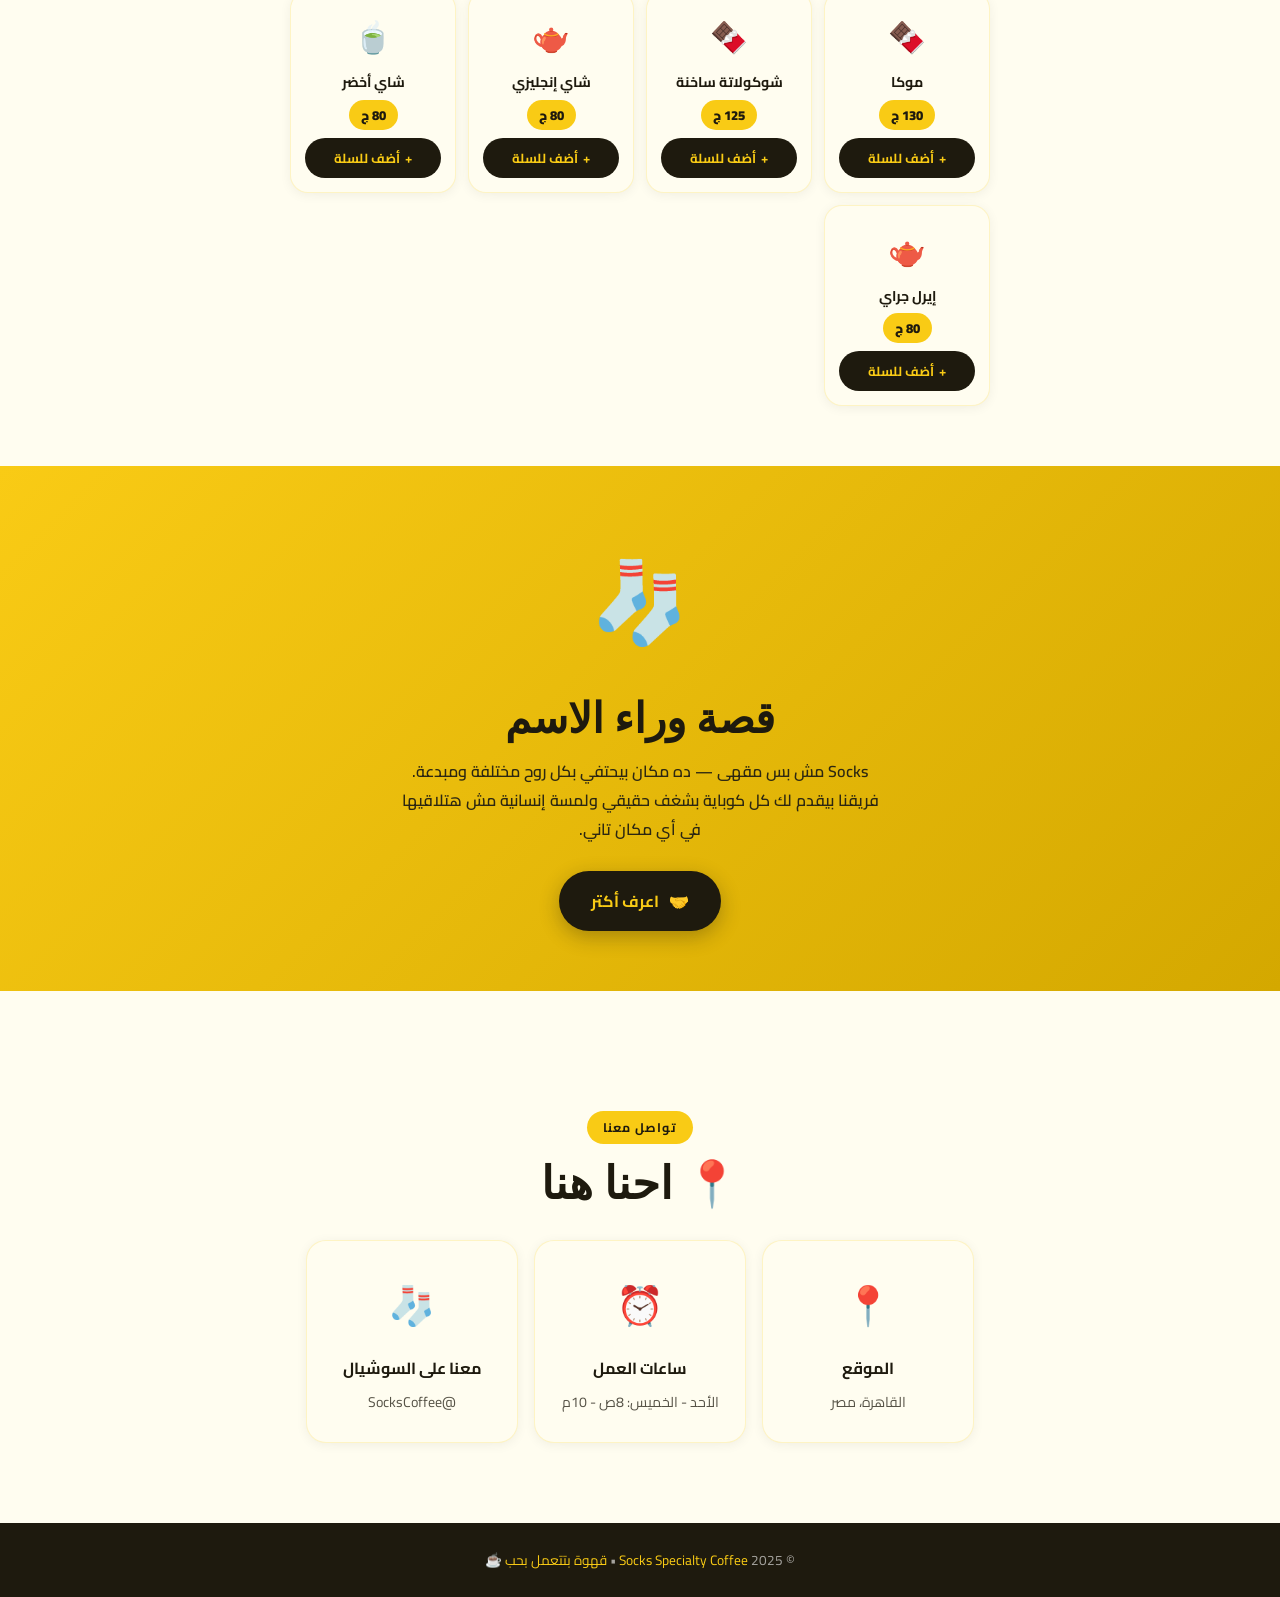
==== commit 3acfee9e: "Update index.html" ====
--- a/index.html
+++ b/index.html
@@ -12,462 +12,167 @@
       --yellow-dark: #D4A800;
       --dark: #1E1A0E;
       --dark2: #2C2712;
-      --white: #FFFDF0;
       --text: #1E1A0E;
       --card-bg: #FFFDF0;
       --section-bg: #FFFDF0;
       --nav-bg: #1E1A0E;
-      --sticker-shadow: 0 8px 32px rgba(249,203,21,0.25);
-      --radius: 24px;
     }
     body.dark {
-      --white: #1E1A0E;
       --text: #FDE95A;
       --card-bg: #2C2712;
       --section-bg: #1E1A0E;
       --nav-bg: #0D0C07;
-      --sticker-shadow: 0 8px 32px rgba(249,203,21,0.15);
     }
-
     * { margin:0; padding:0; box-sizing:border-box; }
-    html { scroll-behavior: smooth; }
-
-    body {
-      font-family: 'Cairo', sans-serif;
-      background: var(--section-bg);
-      color: var(--text);
-      overflow-x: hidden;
-      transition: background 0.4s, color 0.4s;
+    html { scroll-behavior:smooth; }
+    body { font-family:'Cairo',sans-serif; background:var(--section-bg); color:var(--text); overflow-x:hidden; transition:background 0.4s,color 0.4s; }
+
+    /* STICKERS */
+    .sticker-layer { position:fixed; top:0; left:0; width:100%; height:100%; pointer-events:none; z-index:0; overflow:hidden; }
+    .sticker { position:absolute; opacity:0.13; animation:floatSticker linear infinite; user-select:none; }
+    @keyframes floatSticker {
+      0%{transform:translateY(110vh) rotate(0deg);opacity:0;}
+      5%{opacity:0.13;}95%{opacity:0.13;}
+      100%{transform:translateY(-20vh) rotate(720deg);opacity:0;}
     }
 
-    /* ── FLOATING STICKERS ── */
-    .sticker-layer {
-      position: fixed; top:0; left:0; width:100%; height:100%;
-      pointer-events: none; z-index: 0; overflow: hidden;
+    /* NAVBAR */
+    .navbar { position:fixed; top:0; width:100%; z-index:1000; background:var(--nav-bg); padding:14px 20px; display:flex; align-items:center; justify-content:space-between; box-shadow:0 2px 24px rgba(0,0,0,0.18); transition:background 0.4s; }
+    .nav-logo { display:flex; align-items:center; gap:10px; }
+    .nav-logo-icon { width:40px; height:40px; background:var(--yellow); border-radius:50%; display:flex; align-items:center; justify-content:center; font-size:20px; animation:pulse 2.5s ease-in-out infinite; }
+    @keyframes pulse { 0%,100%{box-shadow:0 0 0 3px #fff2,0 4px 12px rgba(249,203,21,0.4);}50%{box-shadow:0 0 0 8px #fff1,0 4px 20px rgba(249,203,21,0.6);} }
+    .nav-logo h2 { color:#fff; font-family:'Fredoka One',cursive; font-size:1.3rem; }
+    .nav-logo h2 span { color:var(--yellow); }
+    .nav-right { display:flex; align-items:center; gap:8px; }
+    .nav-links { display:flex; gap:6px; list-style:none; }
+    .nav-links a { color:#ccc; text-decoration:none; font-size:0.9rem; font-weight:600; padding:6px 12px; border-radius:50px; transition:all 0.25s; }
+    .nav-links a:hover,.nav-links a.active { background:var(--yellow); color:var(--dark); }
+    .btn-icon { background:#fff1; border:2px solid var(--yellow); border-radius:50px; padding:7px 13px; cursor:pointer; font-size:0.85rem; font-weight:700; color:var(--yellow); font-family:'Cairo',sans-serif; transition:all 0.25s; display:flex; align-items:center; gap:5px; }
+    .btn-icon:hover { background:var(--yellow); color:var(--dark); }
+    .hamburger { display:none; flex-direction:column; gap:5px; cursor:pointer; }
+    .hamburger span { display:block; width:24px; height:2.5px; background:#fff; border-radius:3px; transition:all 0.3s; }
+
+    /* CART NAV BTN */
+    .cart-nav-btn { position:relative; background:var(--yellow); border:none; border-radius:50px; padding:8px 16px; cursor:pointer; font-family:'Cairo',sans-serif; font-size:0.85rem; font-weight:700; color:var(--dark); display:flex; align-items:center; gap:6px; transition:all 0.25s; }
+    .cart-nav-btn:hover { transform:scale(1.05); box-shadow:0 4px 16px rgba(249,203,21,0.4); }
+    .cart-count { position:absolute; top:-6px; right:-6px; background:#e74c3c; color:#fff; border-radius:50%; width:18px; height:18px; font-size:0.7rem; font-weight:900; display:flex; align-items:center; justify-content:center; opacity:0; transform:scale(0); transition:all 0.3s; }
+    .cart-count.show { opacity:1; transform:scale(1); }
+
+    /* MOBILE NAV */
+    .mobile-nav { display:none; flex-direction:column; position:fixed; top:68px; left:0; width:100%; background:var(--nav-bg); z-index:999; padding:16px 0; border-top:2px solid var(--yellow); animation:slideDown 0.3s ease; }
+    .mobile-nav.open { display:flex; }
+    @keyframes slideDown { from{opacity:0;transform:translateY(-10px);}to{opacity:1;transform:translateY(0);} }
+    .mobile-nav a { color:#fff; text-decoration:none; font-size:1.05rem; font-weight:600; padding:12px 24px; transition:all 0.2s; }
+    .mobile-nav a:hover { background:var(--yellow); color:var(--dark); }
+
+    /* CART DRAWER */
+    .cart-overlay { position:fixed; inset:0; background:rgba(0,0,0,0.5); z-index:2000; opacity:0; pointer-events:none; transition:opacity 0.3s; }
+    .cart-overlay.open { opacity:1; pointer-events:all; }
+    .cart-drawer { position:fixed; bottom:0; left:0; right:0; background:var(--card-bg); border-radius:28px 28px 0 0; z-index:2001; max-height:85svh; display:flex; flex-direction:column; transform:translateY(100%); transition:transform 0.4s cubic-bezier(0.25,0.8,0.25,1); overflow:hidden; }
+    .cart-drawer.open { transform:translateY(0); }
+    .cart-handle { width:40px; height:4px; background:rgba(0,0,0,0.15); border-radius:2px; margin:12px auto 0; flex-shrink:0; }
+    body.dark .cart-handle { background:rgba(255,255,255,0.2); }
+    .cart-header { display:flex; align-items:center; justify-content:space-between; padding:16px 20px 14px; border-bottom:1.5px solid rgba(249,203,21,0.2); flex-shrink:0; }
+    .cart-header h3 { font-family:'Fredoka One',cursive; font-size:1.3rem; color:var(--text); }
+    .cart-close { background:none; border:none; font-size:1.4rem; cursor:pointer; color:var(--text); padding:4px; }
+    .cart-items { overflow-y:auto; flex:1; padding:12px 16px; }
+    .cart-empty { text-align:center; padding:40px 20px; color:var(--text); opacity:0.5; }
+    .cart-empty span { font-size:3rem; display:block; margin-bottom:12px; }
+    .cart-item { display:flex; align-items:center; gap:12px; padding:12px 0; border-bottom:1px solid rgba(249,203,21,0.15); }
+    .cart-item-icon { font-size:1.6rem; min-width:36px; text-align:center; }
+    .cart-item-info { flex:1; }
+    .cart-item-name { font-weight:700; font-size:0.9rem; color:var(--text); }
+    .cart-item-price { font-size:0.82rem; color:var(--text); opacity:0.6; margin-top:2px; }
+    .cart-item-controls { display:flex; align-items:center; gap:8px; }
+    .qty-btn { width:28px; height:28px; border-radius:50%; border:2px solid var(--yellow); background:none; cursor:pointer; font-size:1rem; font-weight:700; color:var(--text); display:flex; align-items:center; justify-content:center; transition:all 0.2s; }
+    .qty-btn:hover { background:var(--yellow); color:var(--dark); }
+    .qty-num { font-weight:700; font-size:0.95rem; min-width:20px; text-align:center; color:var(--text); }
+    .cart-footer { padding:16px 20px 24px; border-top:1.5px solid rgba(249,203,21,0.2); flex-shrink:0; }
+    .cart-total-row { display:flex; justify-content:space-between; align-items:center; margin-bottom:14px; }
+    .cart-total-label { font-size:0.95rem; font-weight:600; color:var(--text); opacity:0.7; }
+    .cart-total-val { font-family:'Fredoka One',cursive; font-size:1.5rem; color:var(--text); }
+    .cart-total-val span { color:var(--yellow-dark); }
+    .checkout-btn { width:100%; background:var(--yellow); color:var(--dark); border:none; border-radius:50px; padding:15px; font-family:'Cairo',sans-serif; font-size:1rem; font-weight:900; cursor:pointer; transition:all 0.3s; display:flex; align-items:center; justify-content:center; gap:8px; }
+    .checkout-btn:hover { transform:translateY(-2px); box-shadow:0 8px 24px rgba(249,203,21,0.4); }
+    .clear-btn { width:100%; background:none; border:1.5px solid rgba(249,203,21,0.3); border-radius:50px; padding:10px; font-family:'Cairo',sans-serif; font-size:0.85rem; font-weight:600; color:var(--text); opacity:0.6; cursor:pointer; margin-top:8px; transition:all 0.2s; }
+    .clear-btn:hover { opacity:1; border-color:var(--yellow); }
+
+    /* HERO */
+    #home { position:relative; z-index:1; min-height:100svh; background:linear-gradient(150deg,#1E1A0E 0%,#2C2712 40%,#1E1A0E 100%); display:flex; align-items:center; justify-content:center; padding:90px 20px 60px; overflow:hidden; text-align:center; }
+    .hero-bg-ring { position:absolute; border-radius:50%; border:2px solid rgba(249,203,21,0.12); animation:expandRing 4s ease-out infinite; }
+    @keyframes expandRing { 0%{transform:scale(0.8);opacity:0.6;}100%{transform:scale(2.2);opacity:0;} }
+    .hero-content { position:relative; z-index:2; max-width:600px; }
+    .hero-badge { display:inline-flex; align-items:center; gap:8px; background:rgba(249,203,21,0.12); border:1.5px solid var(--yellow); border-radius:50px; padding:7px 18px; font-size:0.82rem; color:var(--yellow); font-weight:600; margin-bottom:24px; animation:fadeUp 0.8s ease both; }
+    .hero-logo-big { font-family:'Fredoka One',cursive; font-size:clamp(3rem,14vw,6rem); color:#fff; line-height:1; margin-bottom:8px; animation:fadeUp 0.9s 0.1s ease both; }
+    .hero-logo-big span { color:var(--yellow); }
+    .hero-sub { font-size:clamp(1rem,4vw,1.3rem); color:rgba(255,255,255,0.7); margin-bottom:32px; line-height:1.7; animation:fadeUp 1s 0.2s ease both; }
+    .hero-stickers { display:flex; flex-wrap:wrap; justify-content:center; gap:10px; margin-bottom:36px; animation:fadeUp 1.1s 0.3s ease both; }
+    .hero-sticker { background:rgba(249,203,21,0.1); border:1.5px solid rgba(249,203,21,0.3); border-radius:50px; padding:8px 16px; font-size:0.85rem; color:var(--yellow-light); font-weight:600; display:flex; align-items:center; gap:6px; transition:all 0.25s; cursor:default; }
+    .hero-sticker:hover { background:var(--yellow); color:var(--dark); transform:scale(1.06) rotate(-2deg); }
+    .hero-cta { display:inline-flex; align-items:center; gap:10px; background:var(--yellow); color:var(--dark); text-decoration:none; font-weight:700; font-size:1rem; padding:16px 36px; border-radius:50px; box-shadow:0 8px 28px rgba(249,203,21,0.4); transition:all 0.3s; animation:fadeUp 1.2s 0.4s ease both; }
+    .hero-cta:hover { transform:translateY(-3px); box-shadow:0 14px 40px rgba(249,203,21,0.5); }
+    @keyframes fadeUp { from{opacity:0;transform:translateY(30px);}to{opacity:1;transform:translateY(0);} }
+
+    /* SECTIONS */
+    section { position:relative; z-index:1; }
+    .section-header { text-align:center; padding:60px 20px 30px; }
+    .section-tag { display:inline-block; background:var(--yellow); color:var(--dark); font-size:0.78rem; font-weight:700; padding:5px 16px; border-radius:50px; margin-bottom:12px; letter-spacing:1px; text-transform:uppercase; }
+    .section-title { font-family:'Fredoka One',cursive; font-size:clamp(1.8rem,6vw,2.8rem); color:var(--text); line-height:1.2; }
+
+    /* MENU */
+    #menu { background:var(--section-bg); padding-bottom:60px; }
+    .menu-tabs { display:flex; flex-wrap:wrap; justify-content:center; gap:8px; padding:0 20px 28px; }
+    .menu-tab { background:none; border:2px solid rgba(249,203,21,0.35); border-radius:50px; padding:9px 18px; font-family:'Cairo',sans-serif; font-size:0.88rem; font-weight:700; color:var(--text); cursor:pointer; transition:all 0.25s; opacity:0.7; display:flex; align-items:center; gap:6px; }
+    .menu-tab.active,.menu-tab:hover { background:var(--yellow); border-color:var(--yellow); color:var(--dark); opacity:1; transform:translateY(-2px); }
+    .menu-panels { padding:0 16px; }
+    .menu-panel { display:none; }
+    .menu-panel.active { display:block; animation:panelIn 0.35s ease; }
+    @keyframes panelIn { from{opacity:0;transform:translateY(12px);}to{opacity:1;transform:translateY(0);} }
+    .menu-grid { display:grid; grid-template-columns:repeat(auto-fill,minmax(155px,1fr)); gap:12px; max-width:700px; margin:0 auto; }
+
+    /* MENU CARD */
+    .menu-card { background:var(--card-bg); border:1.5px solid rgba(249,203,21,0.2); border-radius:18px; padding:16px 14px 14px; display:flex; flex-direction:column; align-items:center; gap:8px; text-align:center; transition:all 0.3s; box-shadow:0 2px 12px rgba(0,0,0,0.06); }
+    .menu-card:hover { transform:translateY(-5px) scale(1.02); border-color:var(--yellow); box-shadow:0 10px 28px rgba(249,203,21,0.2); }
+    .menu-card-icon { font-size:1.9rem; }
+    .menu-card-name { font-weight:700; font-size:0.88rem; color:var(--text); line-height:1.3; flex:1; }
+    .menu-card-price { background:var(--yellow); color:var(--dark); font-weight:900; font-size:0.82rem; padding:3px 12px; border-radius:50px; }
+    .add-to-cart { width:100%; background:var(--dark); color:var(--yellow); border:none; border-radius:50px; padding:8px 0; font-family:'Cairo',sans-serif; font-size:0.82rem; font-weight:700; cursor:pointer; transition:all 0.25s; display:flex; align-items:center; justify-content:center; gap:5px; }
+    .add-to-cart:hover { background:var(--yellow); color:var(--dark); transform:scale(1.03); }
+    body.dark .add-to-cart { background:var(--yellow); color:var(--dark); }
+    body.dark .add-to-cart:hover { background:#fff; color:var(--dark); }
+    .add-to-cart.added { background:#27ae60!important; color:#fff!important; }
+
+    /* ABOUT TEASER */
+    #about-teaser { background:linear-gradient(135deg,var(--yellow) 0%,var(--yellow-dark) 100%); padding:60px 20px; text-align:center; }
+    #about-teaser .big-emoji { font-size:5rem; display:block; margin-bottom:16px; animation:bounce 2s ease-in-out infinite; }
+    @keyframes bounce { 0%,100%{transform:translateY(0);}50%{transform:translateY(-12px);} }
+    #about-teaser h2 { font-family:'Fredoka One',cursive; font-size:clamp(1.8rem,6vw,2.6rem); color:var(--dark); margin-bottom:14px; }
+    #about-teaser p { font-size:1rem; color:var(--dark2); max-width:480px; margin:0 auto 28px; line-height:1.8; font-weight:600; }
+    .btn-dark { display:inline-flex; align-items:center; gap:10px; background:var(--dark); color:var(--yellow); text-decoration:none; font-weight:700; font-size:1rem; padding:15px 32px; border-radius:50px; transition:all 0.3s; box-shadow:0 6px 20px rgba(30,26,14,0.3); }
+    .btn-dark:hover { transform:translateY(-3px); box-shadow:0 12px 30px rgba(30,26,14,0.4); }
+
+    /* CONTACT */
+    #contact { background:var(--section-bg); padding:60px 20px 80px; }
+    .contact-grid { display:grid; grid-template-columns:repeat(auto-fit,minmax(200px,1fr)); gap:16px; max-width:700px; margin:0 auto; }
+    .contact-card { background:var(--card-bg); border:1.5px solid rgba(249,203,21,0.2); border-radius:20px; padding:28px 18px; text-align:center; transition:all 0.3s; box-shadow:0 2px 12px rgba(0,0,0,0.06); }
+    .contact-card:hover { border-color:var(--yellow); transform:translateY(-4px); box-shadow:0 8px 24px rgba(249,203,21,0.18); }
+    .contact-card-icon { font-size:2.4rem; margin-bottom:12px; display:block; }
+    .contact-card h3 { font-size:1rem; font-weight:700; margin-bottom:8px; color:var(--text); }
+    .contact-card p { font-size:0.88rem; color:var(--text); opacity:0.75; line-height:1.6; }
+
+    footer { background:var(--nav-bg); color:rgba(255,255,255,0.6); text-align:center; padding:24px 20px; font-size:0.85rem; }
+    footer span { color:var(--yellow); }
+
+    @media (max-width:640px) {
+      .nav-links { display:none; }
+      .hamburger { display:flex; }
+      .menu-grid { grid-template-columns:repeat(2,1fr); gap:10px; }
     }
-    .sticker {
-      position: absolute;
-      font-size: clamp(28px, 6vw, 52px);
-      opacity: 0.13;
-      animation: floatSticker linear infinite;
-      user-select: none;
-    }
-    @keyframes floatSticker {
-      0%   { transform: translateY(110vh) rotate(0deg); opacity:0; }
-      5%   { opacity: 0.13; }
-      95%  { opacity: 0.13; }
-      100% { transform: translateY(-20vh) rotate(720deg); opacity:0; }
-    }
-
-    /* ── NAVBAR ── */
-    .navbar {
-      position: fixed; top:0; width:100%; z-index: 1000;
-      background: var(--nav-bg);
-      padding: 14px 20px;
-      display: flex; align-items: center; justify-content: space-between;
-      box-shadow: 0 2px 24px rgba(0,0,0,0.18);
-      transition: background 0.4s;
-    }
-    .nav-logo {
-      display: flex; align-items: center; gap: 10px;
-    }
-    .nav-logo-icon {
-      width: 40px; height: 40px;
-      background: var(--yellow);
-      border-radius: 50%;
-      display: flex; align-items: center; justify-content: center;
-      font-size: 20px;
-      box-shadow: 0 0 0 3px #fff2, 0 4px 12px rgba(249,203,21,0.4);
-      animation: pulse 2.5s ease-in-out infinite;
-    }
-    @keyframes pulse {
-      0%,100% { box-shadow: 0 0 0 3px #fff2, 0 4px 12px rgba(249,203,21,0.4); }
-      50%      { box-shadow: 0 0 0 8px #fff1, 0 4px 20px rgba(249,203,21,0.6); }
-    }
-    .nav-logo h2 {
-      color: #fff;
-      font-family: 'Fredoka One', cursive;
-      font-size: 1.3rem;
-      letter-spacing: 0.5px;
-    }
-    .nav-logo h2 span { color: var(--yellow); }
-
-    .nav-right { display: flex; align-items: center; gap: 10px; }
-
-    .nav-links {
-      display: flex; gap: 6px; list-style: none;
-    }
-    .nav-links a {
-      color: #ccc;
-      text-decoration: none;
-      font-size: 0.9rem;
-      font-weight: 600;
-      padding: 6px 12px;
-      border-radius: 50px;
-      transition: all 0.25s;
-    }
-    .nav-links a:hover, .nav-links a.active {
-      background: var(--yellow);
-      color: var(--dark);
-    }
-
-    .btn-icon {
-      background: #fff1;
-      border: 2px solid var(--yellow);
-      border-radius: 50px;
-      padding: 7px 13px;
-      cursor: pointer;
-      font-size: 0.85rem;
-      font-weight: 700;
-      color: var(--yellow);
-      font-family: 'Cairo', sans-serif;
-      transition: all 0.25s;
-      display: flex; align-items: center; gap: 5px;
-    }
-    .btn-icon:hover {
-      background: var(--yellow);
-      color: var(--dark);
-    }
-
-    .hamburger {
-      display: none; flex-direction: column; gap: 5px; cursor: pointer;
-    }
-    .hamburger span {
-      display: block; width: 24px; height: 2.5px;
-      background: #fff; border-radius: 3px;
-      transition: all 0.3s;
-    }
-
-    /* ── MOBILE NAV DRAWER ── */
-    .mobile-nav {
-      display: none; flex-direction: column;
-      position: fixed; top: 68px; left:0; width: 100%;
-      background: var(--nav-bg); z-index: 999;
-      padding: 16px 0; gap: 4px;
-      border-top: 2px solid var(--yellow);
-      animation: slideDown 0.3s ease;
-    }
-    .mobile-nav.open { display: flex; }
-    @keyframes slideDown {
-      from { opacity:0; transform: translateY(-10px); }
-      to   { opacity:1; transform: translateY(0); }
-    }
-    .mobile-nav a {
-      color: #fff; text-decoration: none;
-      font-size: 1.05rem; font-weight: 600;
-      padding: 12px 24px; border-radius: 0;
-      transition: all 0.2s;
-    }
-    .mobile-nav a:hover { background: var(--yellow); color: var(--dark); padding-right: 36px; }
-
-    /* ── HERO ── */
-    #home {
-      position: relative; z-index: 1;
-      min-height: 100svh;
-      background: linear-gradient(150deg, #1E1A0E 0%, #2C2712 40%, #1E1A0E 100%);
-      display: flex; align-items: center; justify-content: center;
-      padding: 90px 20px 60px;
-      overflow: hidden;
-      text-align: center;
-    }
-    .hero-bg-ring {
-      position: absolute;
-      border-radius: 50%;
-      border: 2px solid rgba(249,203,21,0.12);
-      animation: expandRing 4s ease-out infinite;
-    }
-    @keyframes expandRing {
-      0% { transform: scale(0.8); opacity:0.6; }
-      100% { transform: scale(2.2); opacity:0; }
-    }
-
-    .hero-content { position: relative; z-index:2; max-width: 600px; }
-
-    .hero-badge {
-      display: inline-flex; align-items: center; gap: 8px;
-      background: rgba(249,203,21,0.12);
-      border: 1.5px solid var(--yellow);
-      border-radius: 50px;
-      padding: 7px 18px;
-      font-size: 0.82rem;
-      color: var(--yellow);
-      font-weight: 600;
-      margin-bottom: 24px;
-      animation: fadeUp 0.8s ease both;
-    }
-
-    .hero-logo-big {
-      font-family: 'Fredoka One', cursive;
-      font-size: clamp(3rem, 14vw, 6rem);
-      color: #fff;
-      line-height: 1;
-      margin-bottom: 8px;
-      animation: fadeUp 0.9s 0.1s ease both;
-    }
-    .hero-logo-big span { color: var(--yellow); }
-
-    .hero-sub {
-      font-size: clamp(1rem, 4vw, 1.3rem);
-      color: rgba(255,255,255,0.7);
-      margin-bottom: 32px;
-      line-height: 1.7;
-      animation: fadeUp 1s 0.2s ease both;
-    }
-
-    .hero-stickers {
-      display: flex; flex-wrap: wrap; justify-content: center; gap: 10px;
-      margin-bottom: 36px;
-      animation: fadeUp 1.1s 0.3s ease both;
-    }
-    .hero-sticker {
-      background: rgba(249,203,21,0.1);
-      border: 1.5px solid rgba(249,203,21,0.3);
-      border-radius: 50px;
-      padding: 8px 16px;
-      font-size: 0.85rem;
-      color: var(--yellow-light);
-      font-weight: 600;
-      display: flex; align-items: center; gap: 6px;
-      transition: all 0.25s;
-      cursor: default;
-    }
-    .hero-sticker:hover {
-      background: var(--yellow);
-      color: var(--dark);
-      transform: scale(1.06) rotate(-2deg);
-    }
-
-    .hero-cta {
-      display: inline-flex; align-items: center; gap: 10px;
-      background: var(--yellow);
-      color: var(--dark);
-      text-decoration: none;
-      font-weight: 700;
-      font-size: 1rem;
-      padding: 16px 36px;
-      border-radius: 50px;
-      box-shadow: 0 8px 28px rgba(249,203,21,0.4);
-      transition: all 0.3s;
-      animation: fadeUp 1.2s 0.4s ease both;
-    }
-    .hero-cta:hover {
-      transform: translateY(-3px);
-      box-shadow: 0 14px 40px rgba(249,203,21,0.5);
-    }
-
-    @keyframes fadeUp {
-      from { opacity:0; transform: translateY(30px); }
-      to   { opacity:1; transform: translateY(0); }
-    }
-
-    /* ── SECTION COMMON ── */
-    section { position: relative; z-index:1; }
-
-    .section-header {
-      text-align: center;
-      padding: 60px 20px 30px;
-    }
-    .section-tag {
-      display: inline-block;
-      background: var(--yellow);
-      color: var(--dark);
-      font-size: 0.78rem;
-      font-weight: 700;
-      padding: 5px 16px;
-      border-radius: 50px;
-      margin-bottom: 12px;
-      letter-spacing: 1px;
-      text-transform: uppercase;
-    }
-    .section-title {
-      font-family: 'Fredoka One', cursive;
-      font-size: clamp(1.8rem, 6vw, 2.8rem);
-      color: var(--text);
-      line-height: 1.2;
-    }
-
-    /* ── MENU SECTION ── */
-    #menu {
-      background: var(--section-bg);
-      padding-bottom: 60px;
-    }
-
-    .menu-tabs {
-      display: flex; flex-wrap: wrap; justify-content: center; gap: 8px;
-      padding: 0 20px 28px;
-    }
-    .menu-tab {
-      background: none;
-      border: 2px solid rgba(249,203,21,0.35);
-      border-radius: 50px;
-      padding: 9px 18px;
-      font-family: 'Cairo', sans-serif;
-      font-size: 0.88rem;
-      font-weight: 700;
-      color: var(--text);
-      cursor: pointer;
-      transition: all 0.25s;
-      opacity: 0.7;
-      display: flex; align-items: center; gap: 6px;
-    }
-    .menu-tab.active, .menu-tab:hover {
-      background: var(--yellow);
-      border-color: var(--yellow);
-      color: var(--dark);
-      opacity: 1;
-      transform: translateY(-2px);
-    }
-
-    .menu-panels { padding: 0 16px; }
-    .menu-panel { display: none; }
-    .menu-panel.active { display: block; animation: panelIn 0.35s ease; }
-    @keyframes panelIn {
-      from { opacity:0; transform: translateY(12px); }
-      to   { opacity:1; transform: translateY(0); }
-    }
-
-    .menu-grid {
-      display: grid;
-      grid-template-columns: repeat(auto-fill, minmax(160px, 1fr));
-      gap: 12px;
-      max-width: 700px;
-      margin: 0 auto;
-    }
-
-    .menu-card {
-      background: var(--card-bg);
-      border: 1.5px solid rgba(249,203,21,0.2);
-      border-radius: 18px;
-      padding: 18px 14px;
-      display: flex; flex-direction: column;
-      align-items: center; gap: 10px;
-      text-align: center;
-      transition: all 0.3s;
-      cursor: default;
-      box-shadow: 0 2px 12px rgba(0,0,0,0.06);
-    }
-    .menu-card:hover {
-      transform: translateY(-5px) scale(1.02);
-      border-color: var(--yellow);
-      box-shadow: 0 10px 28px rgba(249,203,21,0.2);
-    }
-    .menu-card-icon { font-size: 2rem; }
-    .menu-card-name {
-      font-weight: 700;
-      font-size: 0.9rem;
-      color: var(--text);
-      line-height: 1.3;
-    }
-    .menu-card-price {
-      background: var(--yellow);
-      color: var(--dark);
-      font-weight: 900;
-      font-size: 0.85rem;
-      padding: 4px 14px;
-      border-radius: 50px;
-    }
-
-    /* ── ABOUT TEASER ── */
-    #about-teaser {
-      background: linear-gradient(135deg, var(--yellow) 0%, var(--yellow-dark) 100%);
-      padding: 60px 20px;
-      text-align: center;
-    }
-    #about-teaser .big-emoji {
-      font-size: 5rem;
-      display: block;
-      margin-bottom: 16px;
-      animation: bounce 2s ease-in-out infinite;
-    }
-    @keyframes bounce {
-      0%,100% { transform: translateY(0); }
-      50%      { transform: translateY(-12px); }
-    }
-    #about-teaser h2 {
-      font-family: 'Fredoka One', cursive;
-      font-size: clamp(1.8rem, 6vw, 2.6rem);
-      color: var(--dark);
-      margin-bottom: 14px;
-    }
-    #about-teaser p {
-      font-size: 1rem;
-      color: var(--dark2);
-      max-width: 480px;
-      margin: 0 auto 28px;
-      line-height: 1.8;
-      font-weight: 600;
-    }
-    .btn-dark {
-      display: inline-flex; align-items: center; gap: 10px;
-      background: var(--dark);
-      color: var(--yellow);
-      text-decoration: none;
-      font-weight: 700;
-      font-size: 1rem;
-      padding: 15px 32px;
-      border-radius: 50px;
-      transition: all 0.3s;
-      box-shadow: 0 6px 20px rgba(30,26,14,0.3);
-    }
-    .btn-dark:hover {
-      transform: translateY(-3px);
-      box-shadow: 0 12px 30px rgba(30,26,14,0.4);
-    }
-
-    /* ── CONTACT ── */
-    #contact {
-      background: var(--section-bg);
-      padding: 60px 20px 80px;
-    }
-    .contact-grid {
-      display: grid;
-      grid-template-columns: repeat(auto-fit, minmax(200px, 1fr));
-      gap: 16px;
-      max-width: 700px;
-      margin: 0 auto;
-    }
-    .contact-card {
-      background: var(--card-bg);
-      border: 1.5px solid rgba(249,203,21,0.2);
-      border-radius: 20px;
-      padding: 28px 18px;
-      text-align: center;
-      transition: all 0.3s;
-      box-shadow: 0 2px 12px rgba(0,0,0,0.06);
-    }
-    .contact-card:hover {
-      border-color: var(--yellow);
-      transform: translateY(-4px);
-      box-shadow: 0 8px 24px rgba(249,203,21,0.18);
-    }
-    .contact-card-icon { font-size: 2.4rem; margin-bottom: 12px; display: block; }
-    .contact-card h3 { font-size: 1rem; font-weight: 700; margin-bottom: 8px; color: var(--text); }
-    .contact-card p { font-size: 0.88rem; color: var(--text); opacity: 0.75; line-height: 1.6; }
-
-    /* ── FOOTER ── */
-    footer {
-      background: var(--nav-bg);
-      color: rgba(255,255,255,0.6);
-      text-align: center;
-      padding: 24px 20px;
-      font-size: 0.85rem;
-    }
-    footer span { color: var(--yellow); }
-
-    /* ── RESPONSIVE ── */
-    @media (max-width: 640px) {
-      .nav-links { display: none; }
-      .hamburger { display: flex; }
-      .menu-grid { grid-template-columns: repeat(2, 1fr); gap: 10px; }
-    }
-    @media (min-width: 641px) {
-      .mobile-nav { display: none !important; }
-    }
+    @media (min-width:641px) { .mobile-nav{display:none!important;} }
   </style>
 </head>
 <body>
 
-<!-- Floating Stickers Background -->
 <div class="sticker-layer" id="stickerLayer"></div>
 
 <!-- NAVBAR -->
@@ -476,22 +181,24 @@
     <div class="nav-logo-icon">☕</div>
     <h2>Socks <span>Coffee</span></h2>
   </div>
-  <ul class="nav-links" id="navLinks">
+  <ul class="nav-links">
     <li><a href="#home" class="active" data-ar="الرئيسية" data-en="Home">الرئيسية</a></li>
     <li><a href="#menu" data-ar="المنيو" data-en="Menu">المنيو</a></li>
     <li><a href="about.html" data-ar="قصتنا" data-en="Our Story">قصتنا</a></li>
     <li><a href="#contact" data-ar="تواصل معنا" data-en="Contact">تواصل معنا</a></li>
   </ul>
   <div class="nav-right">
+    <button class="cart-nav-btn" id="cartNavBtn">
+      🛒 <span data-ar="سلتي" data-en="Cart">سلتي</span>
+      <span class="cart-count" id="cartCount">0</span>
+    </button>
     <button class="btn-icon" id="langBtn">🌐 <span id="langLabel">EN</span></button>
-    <button class="btn-icon" id="themeBtn" title="تغيير الثيم">🌙</button>
-    <div class="hamburger" id="hamburger">
-      <span></span><span></span><span></span>
-    </div>
+    <button class="btn-icon" id="themeBtn">🌙</button>
+    <div class="hamburger" id="hamburger"><span></span><span></span><span></span></div>
   </div>
 </nav>
 
-<!-- Mobile Nav -->
+<!-- MOBILE NAV -->
 <nav class="mobile-nav" id="mobileNav">
   <a href="#home" data-ar="الرئيسية" data-en="Home">الرئيسية</a>
   <a href="#menu" data-ar="المنيو" data-en="Menu">المنيو</a>
@@ -499,36 +206,44 @@
   <a href="#contact" data-ar="تواصل معنا" data-en="Contact">تواصل معنا</a>
 </nav>
 
+<!-- CART -->
+<div class="cart-overlay" id="cartOverlay"></div>
+<div class="cart-drawer" id="cartDrawer">
+  <div class="cart-handle"></div>
+  <div class="cart-header">
+    <h3>🛒 <span data-ar="سلتي" data-en="My Cart">سلتي</span></h3>
+    <button class="cart-close" id="cartClose">✕</button>
+  </div>
+  <div class="cart-items" id="cartItems">
+    <div class="cart-empty"><span>🛒</span><p data-ar="السلة فاضية — ضيف مشروبك!" data-en="Cart is empty — add a drink!">السلة فاضية — ضيف مشروبك!</p></div>
+  </div>
+  <div class="cart-footer">
+    <div class="cart-total-row">
+      <span class="cart-total-label" data-ar="الإجمالي" data-en="Total">الإجمالي</span>
+      <span class="cart-total-val" id="cartTotal">0 <span>ج</span></span>
+    </div>
+    <button class="checkout-btn" id="checkoutBtn">✅ <span data-ar="تأكيد الطلب" data-en="Confirm Order">تأكيد الطلب</span></button>
+    <button class="clear-btn" id="clearBtn" data-ar="مسح السلة" data-en="Clear Cart">مسح السلة</button>
+  </div>
+</div>
+
 <!-- HERO -->
 <section id="home">
   <div class="hero-bg-ring" style="width:300px;height:300px;top:50%;left:50%;transform:translate(-50%,-50%);animation-delay:0s;"></div>
   <div class="hero-bg-ring" style="width:300px;height:300px;top:50%;left:50%;transform:translate(-50%,-50%);animation-delay:1.5s;"></div>
   <div class="hero-bg-ring" style="width:300px;height:300px;top:50%;left:50%;transform:translate(-50%,-50%);animation-delay:3s;"></div>
-
   <div class="hero-content">
-    <div class="hero-badge">
-      <span>🤝</span>
-      <span data-ar="مقهى شامل • تأسس 2025" data-en="Inclusive Café • Est. 2025">مقهى شامل • تأسس 2025</span>
-    </div>
-
+    <div class="hero-badge"><span>☕</span><span data-ar="Specialty Coffee • تأسس 2025" data-en="Specialty Coffee • Est. 2025">Specialty Coffee • تأسس 2025</span></div>
     <div class="hero-logo-big">Socks <span>☕</span></div>
-    <div class="hero-logo-big" style="font-size:clamp(1.2rem,4vw,1.8rem);color:#fff;font-family:'Cairo',sans-serif;font-weight:700;margin-bottom:20px;">
-      <span data-ar="Specialty Coffee" data-en="Specialty Coffee">Specialty Coffee</span>
-    </div>
-
+    <div class="hero-logo-big" style="font-size:clamp(1.2rem,4vw,1.8rem);color:#fff;font-family:'Cairo',sans-serif;font-weight:700;margin-bottom:20px;"><span data-ar="Specialty Coffee" data-en="Specialty Coffee">Specialty Coffee</span></div>
     <p class="hero-sub" data-ar="مكانك المميز للقهوة الاسبيشيلتي، مع فريق استثنائي يصنع كل كوب بحب وإتقان" data-en="Your special place for specialty coffee, made with love by an extraordinary team">مكانك المميز للقهوة الاسبيشيلتي، مع فريق استثنائي يصنع كل كوب بحب وإتقان</p>
-
     <div class="hero-stickers">
       <div class="hero-sticker">☕ <span data-ar="قهوة مختصة" data-en="Specialty Coffee">قهوة مختصة</span></div>
-      <div class="hero-sticker">🧡 <span data-ar="شامل للجميع" data-en="Inclusive">شامل للجميع</span></div>
       <div class="hero-sticker">⭐ <span data-ar="جودة عالية" data-en="High Quality">جودة عالية</span></div>
       <div class="hero-sticker">🧦 <span data-ar="Socks Café" data-en="Socks Café">Socks Café</span></div>
+      <div class="hero-sticker">🤍 <span data-ar="بحب وإتقان" data-en="Made with Love">بحب وإتقان</span></div>
     </div>
-
-    <a href="#menu" class="hero-cta">
-      <span>☕</span>
-      <span data-ar="شوف المنيو" data-en="View Menu">شوف المنيو</span>
-    </a>
+    <a href="#menu" class="hero-cta"><span>☕</span><span data-ar="شوف المنيو" data-en="View Menu">شوف المنيو</span></a>
   </div>
 </section>
 
@@ -538,7 +253,6 @@
     <div class="section-tag" data-ar="اختار مشروبك" data-en="Choose Your Drink">اختار مشروبك</div>
     <h2 class="section-title" data-ar="☕ المنيو" data-en="☕ Menu">☕ المنيو</h2>
   </div>
-
   <div class="menu-tabs">
     <button class="menu-tab active" data-tab="hot">🔥 <span data-ar="ساخن" data-en="Hot">ساخن</span></button>
     <button class="menu-tab" data-tab="cold">🧊 <span data-ar="مثلج" data-en="Iced">مثلج</span></button>
@@ -547,71 +261,52 @@
     <button class="menu-tab" data-tab="juice">🍊 <span data-ar="عصير" data-en="Juice">عصير</span></button>
     <button class="menu-tab" data-tab="extra">✨ <span data-ar="إضافات" data-en="Extra">إضافات</span></button>
   </div>
-
   <div class="menu-panels">
-    <!-- HOT -->
-    <div class="menu-panel active" data-panel="hot">
-      <div class="menu-grid">
-        <div class="menu-card"><div class="menu-card-icon">☕</div><div class="menu-card-name" data-ar="إسبريسو" data-en="Espresso">إسبريسو</div><div class="menu-card-price">65 ج</div></div>
-        <div class="menu-card"><div class="menu-card-icon">☕</div><div class="menu-card-name" data-ar="أمريكانو" data-en="Americano">أمريكانو</div><div class="menu-card-price">85 ج</div></div>
-        <div class="menu-card"><div class="menu-card-icon">☕</div><div class="menu-card-name" data-ar="فلات وايت" data-en="Flat White">فلات وايت</div><div class="menu-card-price">90 ج</div></div>
-        <div class="menu-card"><div class="menu-card-icon">☕</div><div class="menu-card-name" data-ar="لاتيه" data-en="Latte">لاتيه</div><div class="menu-card-price">95 ج</div></div>
-        <div class="menu-card"><div class="menu-card-icon">☕</div><div class="menu-card-name" data-ar="كابوتشينو" data-en="Cappuccino">كابوتشينو</div><div class="menu-card-price">95 ج</div></div>
-        <div class="menu-card"><div class="menu-card-icon">✨</div><div class="menu-card-name" data-ar="إسباني لاتيه" data-en="Spanish Latte">إسباني لاتيه</div><div class="menu-card-price">145 ج</div></div>
-        <div class="menu-card"><div class="menu-card-icon">🍬</div><div class="menu-card-name" data-ar="سالتد كارامل" data-en="Salted Caramel">سالتد كارامل</div><div class="menu-card-price">130 ج</div></div>
-        <div class="menu-card"><div class="menu-card-icon">🤍</div><div class="menu-card-name" data-ar="وايت موكا" data-en="White Mocha">وايت موكا</div><div class="menu-card-price">130 ج</div></div>
-        <div class="menu-card"><div class="menu-card-icon">🍫</div><div class="menu-card-name" data-ar="موكا" data-en="Mocha">موكا</div><div class="menu-card-price">130 ج</div></div>
-        <div class="menu-card"><div class="menu-card-icon">🍫</div><div class="menu-card-name" data-ar="شوكولاتة ساخنة" data-en="Hot Chocolate">شوكولاتة ساخنة</div><div class="menu-card-price">125 ج</div></div>
-        <div class="menu-card"><div class="menu-card-icon">🫖</div><div class="menu-card-name" data-ar="شاي إنجليزي" data-en="English Breakfast">شاي إنجليزي</div><div class="menu-card-price">80 ج</div></div>
-        <div class="menu-card"><div class="menu-card-icon">🍵</div><div class="menu-card-name" data-ar="شاي أخضر" data-en="Green Tea">شاي أخضر</div><div class="menu-card-price">80 ج</div></div>
-        <div class="menu-card"><div class="menu-card-icon">🫖</div><div class="menu-card-name" data-ar="إيرل جراي" data-en="Earl Grey">إيرل جراي</div><div class="menu-card-price">80 ج</div></div>
-      </div>
-    </div>
-    <!-- COLD -->
-    <div class="menu-panel" data-panel="cold">
-      <div class="menu-grid">
-        <div class="menu-card"><div class="menu-card-icon">🧊</div><div class="menu-card-name" data-ar="أمريكانو مثلج" data-en="Iced Americano">أمريكانو مثلج</div><div class="menu-card-price">85 ج</div></div>
-        <div class="menu-card"><div class="menu-card-icon">🧊</div><div class="menu-card-name" data-ar="لاتيه مثلج" data-en="Iced Latte">لاتيه مثلج</div><div class="menu-card-price">100 ج</div></div>
-        <div class="menu-card"><div class="menu-card-icon">🧊</div><div class="menu-card-name" data-ar="موكا مثلج" data-en="Iced Mocha">موكا مثلج</div><div class="menu-card-price">130 ج</div></div>
-        <div class="menu-card"><div class="menu-card-icon">🍬</div><div class="menu-card-name" data-ar="كارامل ماكياتو" data-en="Caramel Macchiato">كارامل ماكياتو</div><div class="menu-card-price">130 ج</div></div>
-        <div class="menu-card"><div class="menu-card-icon">🍬</div><div class="menu-card-name" data-ar="سالتد كارامل مثلج" data-en="Iced Salted Caramel">سالتد كارامل مثلج</div><div class="menu-card-price">130 ج</div></div>
-        <div class="menu-card"><div class="menu-card-icon">✨</div><div class="menu-card-name" data-ar="إسباني لاتيه مثلج" data-en="Iced Spanish Latte">إسباني لاتيه مثلج</div><div class="menu-card-price">150 ج</div></div>
-        <div class="menu-card"><div class="menu-card-icon">🤍</div><div class="menu-card-name" data-ar="وايت موكا مثلج" data-en="Iced White Mocha">وايت موكا مثلج</div><div class="menu-card-price">130 ج</div></div>
-        <div class="menu-card"><div class="menu-card-icon">🌺</div><div class="menu-card-name" data-ar="هيبسكوس مثلج" data-en="Iced Hibiscus">هيبسكوس مثلج</div><div class="menu-card-price">80 ج</div></div>
-      </div>
-    </div>
-    <!-- BLENDED -->
-    <div class="menu-panel" data-panel="blended">
-      <div class="menu-grid">
-        <div class="menu-card"><div class="menu-card-icon">🌀</div><div class="menu-card-name" data-ar="سالتد كارامل فرابيه" data-en="Salted Caramel Frappe">سالتد كارامل فرابيه</div><div class="menu-card-price">135 ج</div></div>
-        <div class="menu-card"><div class="menu-card-icon">🌀</div><div class="menu-card-name" data-ar="موكا فرابيه" data-en="Mocha Frappe">موكا فرابيه</div><div class="menu-card-price">135 ج</div></div>
-      </div>
-    </div>
-    <!-- MATCHA -->
-    <div class="menu-panel" data-panel="matcha">
-      <div class="menu-grid">
-        <div class="menu-card"><div class="menu-card-icon">🍵</div><div class="menu-card-name" data-ar="ماتشا لاتيه ساخن" data-en="Hot Matcha Latte">ماتشا لاتيه ساخن</div><div class="menu-card-price">100 ج</div></div>
-        <div class="menu-card"><div class="menu-card-icon">🍵</div><div class="menu-card-name" data-ar="ماتشا لاتيه مثلج" data-en="Iced Matcha Latte">ماتشا لاتيه مثلج</div><div class="menu-card-price">100 ج</div></div>
-      </div>
-    </div>
-    <!-- JUICE -->
-    <div class="menu-panel" data-panel="juice">
-      <div class="menu-grid">
-        <div class="menu-card"><div class="menu-card-icon">🍊</div><div class="menu-card-name" data-ar="برتقال" data-en="Orange">برتقال</div><div class="menu-card-price">75 ج</div></div>
-        <div class="menu-card"><div class="menu-card-icon">🥭</div><div class="menu-card-name" data-ar="مانجو" data-en="Mango">مانجو</div><div class="menu-card-price">85 ج</div></div>
-        <div class="menu-card"><div class="menu-card-icon">🍓</div><div class="menu-card-name" data-ar="فراولة" data-en="Strawberry">فراولة</div><div class="menu-card-price">75 ج</div></div>
-      </div>
-    </div>
-    <!-- EXTRA -->
-    <div class="menu-panel" data-panel="extra">
-      <div class="menu-grid">
-        <div class="menu-card"><div class="menu-card-icon">🌿</div><div class="menu-card-name" data-ar="نكهة فانيليا" data-en="Vanilla Flavor">نكهة فانيليا</div><div class="menu-card-price">40 ج</div></div>
-        <div class="menu-card"><div class="menu-card-icon">🍬</div><div class="menu-card-name" data-ar="نكهة كارامل" data-en="Caramel Flavor">نكهة كارامل</div><div class="menu-card-price">40 ج</div></div>
-        <div class="menu-card"><div class="menu-card-icon">🥥</div><div class="menu-card-name" data-ar="حليب جوز الهند" data-en="Coconut Milk">حليب جوز الهند</div><div class="menu-card-price">60 ج</div></div>
-        <div class="menu-card"><div class="menu-card-icon">🌰</div><div class="menu-card-name" data-ar="حليب لوز" data-en="Almond Milk">حليب لوز</div><div class="menu-card-price">60 ج</div></div>
-        <div class="menu-card"><div class="menu-card-icon">🌾</div><div class="menu-card-name" data-ar="حليب شوفان" data-en="Oat Milk">حليب شوفان</div><div class="menu-card-price">60 ج</div></div>
-      </div>
-    </div>
+    <div class="menu-panel active" data-panel="hot"><div class="menu-grid">
+      <div class="menu-card" data-name-ar="إسبريسو" data-name-en="Espresso" data-price="65" data-icon="☕"><div class="menu-card-icon">☕</div><div class="menu-card-name" data-ar="إسبريسو" data-en="Espresso">إسبريسو</div><div class="menu-card-price">65 ج</div><button class="add-to-cart">+ <span data-ar="أضف للسلة" data-en="Add to Cart">أضف للسلة</span></button></div>
+      <div class="menu-card" data-name-ar="أمريكانو" data-name-en="Americano" data-price="85" data-icon="☕"><div class="menu-card-icon">☕</div><div class="menu-card-name" data-ar="أمريكانو" data-en="Americano">أمريكانو</div><div class="menu-card-price">85 ج</div><button class="add-to-cart">+ <span data-ar="أضف للسلة" data-en="Add to Cart">أضف للسلة</span></button></div>
+      <div class="menu-card" data-name-ar="فلات وايت" data-name-en="Flat White" data-price="90" data-icon="☕"><div class="menu-card-icon">☕</div><div class="menu-card-name" data-ar="فلات وايت" data-en="Flat White">فلات وايت</div><div class="menu-card-price">90 ج</div><button class="add-to-cart">+ <span data-ar="أضف للسلة" data-en="Add to Cart">أضف للسلة</span></button></div>
+      <div class="menu-card" data-name-ar="لاتيه" data-name-en="Latte" data-price="95" data-icon="☕"><div class="menu-card-icon">☕</div><div class="menu-card-name" data-ar="لاتيه" data-en="Latte">لاتيه</div><div class="menu-card-price">95 ج</div><button class="add-to-cart">+ <span data-ar="أضف للسلة" data-en="Add to Cart">أضف للسلة</span></button></div>
+      <div class="menu-card" data-name-ar="كابوتشينو" data-name-en="Cappuccino" data-price="95" data-icon="☕"><div class="menu-card-icon">☕</div><div class="menu-card-name" data-ar="كابوتشينو" data-en="Cappuccino">كابوتشينو</div><div class="menu-card-price">95 ج</div><button class="add-to-cart">+ <span data-ar="أضف للسلة" data-en="Add to Cart">أضف للسلة</span></button></div>
+      <div class="menu-card" data-name-ar="إسباني لاتيه" data-name-en="Spanish Latte" data-price="145" data-icon="✨"><div class="menu-card-icon">✨</div><div class="menu-card-name" data-ar="إسباني لاتيه" data-en="Spanish Latte">إسباني لاتيه</div><div class="menu-card-price">145 ج</div><button class="add-to-cart">+ <span data-ar="أضف للسلة" data-en="Add to Cart">أضف للسلة</span></button></div>
+      <div class="menu-card" data-name-ar="سالتد كارامل" data-name-en="Salted Caramel" data-price="130" data-icon="🍬"><div class="menu-card-icon">🍬</div><div class="menu-card-name" data-ar="سالتد كارامل" data-en="Salted Caramel">سالتد كارامل</div><div class="menu-card-price">130 ج</div><button class="add-to-cart">+ <span data-ar="أضف للسلة" data-en="Add to Cart">أضف للسلة</span></button></div>
+      <div class="menu-card" data-name-ar="وايت موكا" data-name-en="White Mocha" data-price="130" data-icon="🤍"><div class="menu-card-icon">🤍</div><div class="menu-card-name" data-ar="وايت موكا" data-en="White Mocha">وايت موكا</div><div class="menu-card-price">130 ج</div><button class="add-to-cart">+ <span data-ar="أضف للسلة" data-en="Add to Cart">أضف للسلة</span></button></div>
+      <div class="menu-card" data-name-ar="موكا" data-name-en="Mocha" data-price="130" data-icon="🍫"><div class="menu-card-icon">🍫</div><div class="menu-card-name" data-ar="موكا" data-en="Mocha">موكا</div><div class="menu-card-price">130 ج</div><button class="add-to-cart">+ <span data-ar="أضف للسلة" data-en="Add to Cart">أضف للسلة</span></button></div>
+      <div class="menu-card" data-name-ar="شوكولاتة ساخنة" data-name-en="Hot Chocolate" data-price="125" data-icon="🍫"><div class="menu-card-icon">🍫</div><div class="menu-card-name" data-ar="شوكولاتة ساخنة" data-en="Hot Chocolate">شوكولاتة ساخنة</div><div class="menu-card-price">125 ج</div><button class="add-to-cart">+ <span data-ar="أضف للسلة" data-en="Add to Cart">أضف للسلة</span></button></div>
+      <div class="menu-card" data-name-ar="شاي إنجليزي" data-name-en="English Breakfast" data-price="80" data-icon="🫖"><div class="menu-card-icon">🫖</div><div class="menu-card-name" data-ar="شاي إنجليزي" data-en="English Breakfast">شاي إنجليزي</div><div class="menu-card-price">80 ج</div><button class="add-to-cart">+ <span data-ar="أضف للسلة" data-en="Add to Cart">أضف للسلة</span></button></div>
+      <div class="menu-card" data-name-ar="شاي أخضر" data-name-en="Green Tea" data-price="80" data-icon="🍵"><div class="menu-card-icon">🍵</div><div class="menu-card-name" data-ar="شاي أخضر" data-en="Green Tea">شاي أخضر</div><div class="menu-card-price">80 ج</div><button class="add-to-cart">+ <span data-ar="أضف للسلة" data-en="Add to Cart">أضف للسلة</span></button></div>
+      <div class="menu-card" data-name-ar="إيرل جراي" data-name-en="Earl Grey" data-price="80" data-icon="🫖"><div class="menu-card-icon">🫖</div><div class="menu-card-name" data-ar="إيرل جراي" data-en="Earl Grey">إيرل جراي</div><div class="menu-card-price">80 ج</div><button class="add-to-cart">+ <span data-ar="أضف للسلة" data-en="Add to Cart">أضف للسلة</span></button></div>
+    </div></div>
+    <div class="menu-panel" data-panel="cold"><div class="menu-grid">
+      <div class="menu-card" data-name-ar="أمريكانو مثلج" data-name-en="Iced Americano" data-price="85" data-icon="🧊"><div class="menu-card-icon">🧊</div><div class="menu-card-name" data-ar="أمريكانو مثلج" data-en="Iced Americano">أمريكانو مثلج</div><div class="menu-card-price">85 ج</div><button class="add-to-cart">+ <span data-ar="أضف للسلة" data-en="Add to Cart">أضف للسلة</span></button></div>
+      <div class="menu-card" data-name-ar="لاتيه مثلج" data-name-en="Iced Latte" data-price="100" data-icon="🧊"><div class="menu-card-icon">🧊</div><div class="menu-card-name" data-ar="لاتيه مثلج" data-en="Iced Latte">لاتيه مثلج</div><div class="menu-card-price">100 ج</div><button class="add-to-cart">+ <span data-ar="أضف للسلة" data-en="Add to Cart">أضف للسلة</span></button></div>
+      <div class="menu-card" data-name-ar="موكا مثلج" data-name-en="Iced Mocha" data-price="130" data-icon="🧊"><div class="menu-card-icon">🧊</div><div class="menu-card-name" data-ar="موكا مثلج" data-en="Iced Mocha">موكا مثلج</div><div class="menu-card-price">130 ج</div><button class="add-to-cart">+ <span data-ar="أضف للسلة" data-en="Add to Cart">أضف للسلة</span></button></div>
+      <div class="menu-card" data-name-ar="كارامل ماكياتو" data-name-en="Caramel Macchiato" data-price="130" data-icon="🍬"><div class="menu-card-icon">🍬</div><div class="menu-card-name" data-ar="كارامل ماكياتو" data-en="Caramel Macchiato">كارامل ماكياتو</div><div class="menu-card-price">130 ج</div><button class="add-to-cart">+ <span data-ar="أضف للسلة" data-en="Add to Cart">أضف للسلة</span></button></div>
+      <div class="menu-card" data-name-ar="سالتد كارامل مثلج" data-name-en="Iced Salted Caramel" data-price="130" data-icon="🍬"><div class="menu-card-icon">🍬</div><div class="menu-card-name" data-ar="سالتد كارامل مثلج" data-en="Iced Salted Caramel">سالتد كارامل مثلج</div><div class="menu-card-price">130 ج</div><button class="add-to-cart">+ <span data-ar="أضف للسلة" data-en="Add to Cart">أضف للسلة</span></button></div>
+      <div class="menu-card" data-name-ar="إسباني لاتيه مثلج" data-name-en="Iced Spanish Latte" data-price="150" data-icon="✨"><div class="menu-card-icon">✨</div><div class="menu-card-name" data-ar="إسباني لاتيه مثلج" data-en="Iced Spanish Latte">إسباني لاتيه مثلج</div><div class="menu-card-price">150 ج</div><button class="add-to-cart">+ <span data-ar="أضف للسلة" data-en="Add to Cart">أضف للسلة</span></button></div>
+      <div class="menu-card" data-name-ar="وايت موكا مثلج" data-name-en="Iced White Mocha" data-price="130" data-icon="🤍"><div class="menu-card-icon">🤍</div><div class="menu-card-name" data-ar="وايت موكا مثلج" data-en="Iced White Mocha">وايت موكا مثلج</div><div class="menu-card-price">130 ج</div><button class="add-to-cart">+ <span data-ar="أضف للسلة" data-en="Add to Cart">أضف للسلة</span></button></div>
+      <div class="menu-card" data-name-ar="هيبسكوس مثلج" data-name-en="Iced Hibiscus" data-price="80" data-icon="🌺"><div class="menu-card-icon">🌺</div><div class="menu-card-name" data-ar="هيبسكوس مثلج" data-en="Iced Hibiscus">هيبسكوس مثلج</div><div class="menu-card-price">80 ج</div><button class="add-to-cart">+ <span data-ar="أضف للسلة" data-en="Add to Cart">أضف للسلة</span></button></div>
+    </div></div>
+    <div class="menu-panel" data-panel="blended"><div class="menu-grid">
+      <div class="menu-card" data-name-ar="سالتد كارامل فرابيه" data-name-en="Salted Caramel Frappe" data-price="135" data-icon="🌀"><div class="menu-card-icon">🌀</div><div class="menu-card-name" data-ar="سالتد كارامل فرابيه" data-en="Salted Caramel Frappe">سالتد كارامل فرابيه</div><div class="menu-card-price">135 ج</div><button class="add-to-cart">+ <span data-ar="أضف للسلة" data-en="Add to Cart">أضف للسلة</span></button></div>
+      <div class="menu-card" data-name-ar="موكا فرابيه" data-name-en="Mocha Frappe" data-price="135" data-icon="🌀"><div class="menu-card-icon">🌀</div><div class="menu-card-name" data-ar="موكا فرابيه" data-en="Mocha Frappe">موكا فرابيه</div><div class="menu-card-price">135 ج</div><button class="add-to-cart">+ <span data-ar="أضف للسلة" data-en="Add to Cart">أضف للسلة</span></button></div>
+    </div></div>
+    <div class="menu-panel" data-panel="matcha"><div class="menu-grid">
+      <div class="menu-card" data-name-ar="ماتشا لاتيه ساخن" data-name-en="Hot Matcha Latte" data-price="100" data-icon="🍵"><div class="menu-card-icon">🍵</div><div class="menu-card-name" data-ar="ماتشا لاتيه ساخن" data-en="Hot Matcha Latte">ماتشا لاتيه ساخن</div><div class="menu-card-price">100 ج</div><button class="add-to-cart">+ <span data-ar="أضف للسلة" data-en="Add to Cart">أضف للسلة</span></button></div>
+      <div class="menu-card" data-name-ar="ماتشا لاتيه مثلج" data-name-en="Iced Matcha Latte" data-price="100" data-icon="🍵"><div class="menu-card-icon">🍵</div><div class="menu-card-name" data-ar="ماتشا لاتيه مثلج" data-en="Iced Matcha Latte">ماتشا لاتيه مثلج</div><div class="menu-card-price">100 ج</div><button class="add-to-cart">+ <span data-ar="أضف للسلة" data-en="Add to Cart">أضف للسلة</span></button></div>
+    </div></div>
+    <div class="menu-panel" data-panel="juice"><div class="menu-grid">
+      <div class="menu-card" data-name-ar="برتقال" data-name-en="Orange Juice" data-price="75" data-icon="🍊"><div class="menu-card-icon">🍊</div><div class="menu-card-name" data-ar="برتقال" data-en="Orange Juice">برتقال</div><div class="menu-card-price">75 ج</div><button class="add-to-cart">+ <span data-ar="أضف للسلة" data-en="Add to Cart">أضف للسلة</span></button></div>
+      <div class="menu-card" data-name-ar="مانجو" data-name-en="Mango Juice" data-price="85" data-icon="🥭"><div class="menu-card-icon">🥭</div><div class="menu-card-name" data-ar="مانجو" data-en="Mango Juice">مانجو</div><div class="menu-card-price">85 ج</div><button class="add-to-cart">+ <span data-ar="أضف للسلة" data-en="Add to Cart">أضف للسلة</span></button></div>
+      <div class="menu-card" data-name-ar="فراولة" data-name-en="Strawberry Juice" data-price="75" data-icon="🍓"><div class="menu-card-icon">🍓</div><div class="menu-card-name" data-ar="فراولة" data-en="Strawberry Juice">فراولة</div><div class="menu-card-price">75 ج</div><button class="add-to-cart">+ <span data-ar="أضف للسلة" data-en="Add to Cart">أضف للسلة</span></button></div>
+    </div></div>
+    <div class="menu-panel" data-panel="extra"><div class="menu-grid">
+      <div class="menu-card" data-name-ar="نكهة فانيليا" data-name-en="Vanilla Flavor" data-price="40" data-icon="🌿"><div class="menu-card-icon">🌿</div><div class="menu-card-name" data-ar="نكهة فانيليا" data-en="Vanilla Flavor">نكهة فانيليا</div><div class="menu-card-price">40 ج</div><button class="add-to-cart">+ <span data-ar="أضف للسلة" data-en="Add to Cart">أضف للسلة</span></button></div>
+      <div class="menu-card" data-name-ar="نكهة كارامل" data-name-en="Caramel Flavor" data-price="40" data-icon="🍬"><div class="menu-card-icon">🍬</div><div class="menu-card-name" data-ar="نكهة كارامل" data-en="Caramel Flavor">نكهة كارامل</div><div class="menu-card-price">40 ج</div><button class="add-to-cart">+ <span data-ar="أضف للسلة" data-en="Add to Cart">أضف للسلة</span></button></div>
+      <div class="menu-card" data-name-ar="حليب جوز الهند" data-name-en="Coconut Milk" data-price="60" data-icon="🥥"><div class="menu-card-icon">🥥</div><div class="menu-card-name" data-ar="حليب جوز الهند" data-en="Coconut Milk">حليب جوز الهند</div><div class="menu-card-price">60 ج</div><button class="add-to-cart">+ <span data-ar="أضف للسلة" data-en="Add to Cart">أضف للسلة</span></button></div>
+      <div class="menu-card" data-name-ar="حليب لوز" data-name-en="Almond Milk" data-price="60" data-icon="🌰"><div class="menu-card-icon">🌰</div><div class="menu-card-name" data-ar="حليب لوز" data-en="Almond Milk">حليب لوز</div><div class="menu-card-price">60 ج</div><button class="add-to-cart">+ <span data-ar="أضف للسلة" data-en="Add to Cart">أضف للسلة</span></button></div>
+      <div class="menu-card" data-name-ar="حليب شوفان" data-name-en="Oat Milk" data-price="60" data-icon="🌾"><div class="menu-card-icon">🌾</div><div class="menu-card-name" data-ar="حليب شوفان" data-en="Oat Milk">حليب شوفان</div><div class="menu-card-price">60 ج</div><button class="add-to-cart">+ <span data-ar="أضف للسلة" data-en="Add to Cart">أضف للسلة</span></button></div>
+    </div></div>
   </div>
 </section>
 
@@ -619,11 +314,8 @@
 <section id="about-teaser">
   <span class="big-emoji">🧦</span>
   <h2 data-ar="قصة وراء الاسم" data-en="A Story Behind the Name">قصة وراء الاسم</h2>
-  <p data-ar="Socks مش بس مقهى — ده مكان بيحتفي بكل روح مختلفة ومبدعة. فريقنا بيقدم لك كل كوباية بشغف حقيقي ولمسة إنسانية مش هتلاقيها في أي مكان تاني." data-en="Socks: Where creative spirits meet craftsmanship. Our distinguished team makes your day with a special touch and true passion in every detail."">Socks مش بس مقهى — ده مكان بيحتفي بكل روح مختلفة ومبدعة. فريقنا بيقدم لك كل كوباية بشغف حقيقي ولمسة إنسانية مش هتلاقيها في أي مكان تاني</p>
-  <a href="about.html" class="btn-dark">
-    <span>🤝</span>
-    <span data-ar="اعرف أكتر" data-en="Learn More">اعرف أكتر</span>
-  </a>
+  <p data-ar="Socks مش بس مقهى — ده مكان بيحتفي بكل روح مختلفة ومبدعة. فريقنا بيقدم لك كل كوباية بشغف حقيقي ولمسة إنسانية مش هتلاقيها في أي مكان تاني." data-en="Socks isn't just a café — it's a place that celebrates every unique and creative spirit. Our team serves each cup with genuine passion and a human touch you won't find anywhere else.">Socks مش بس مقهى — ده مكان بيحتفي بكل روح مختلفة ومبدعة. فريقنا بيقدم لك كل كوباية بشغف حقيقي ولمسة إنسانية مش هتلاقيها في أي مكان تاني.</p>
+  <a href="about.html" class="btn-dark"><span>🤝</span><span data-ar="اعرف أكتر" data-en="Learn More">اعرف أكتر</span></a>
 </section>
 
 <!-- CONTACT -->
@@ -633,106 +325,158 @@
     <h2 class="section-title" data-ar="📍 احنا هنا" data-en="📍 Find Us">📍 احنا هنا</h2>
   </div>
   <div class="contact-grid" style="padding:0 16px;">
-    <div class="contact-card">
-      <span class="contact-card-icon">📍</span>
-      <h3 data-ar="الموقع" data-en="Location">الموقع</h3>
-      <p data-ar="القاهرة، مصر" data-en="Cairo, Egypt">القاهرة، مصر</p>
-    </div>
-    <div class="contact-card">
-      <span class="contact-card-icon">⏰</span>
-      <h3 data-ar="ساعات العمل" data-en="Working Hours">ساعات العمل</h3>
-      <p data-ar="الأحد - الخميس: 8ص - 10م | الجمعة - السبت: 9ص - 11م" data-en="Sun–Thu: 8 AM – 10 PM | Fri–Sat: 9 AM – 11 PM">الأحد - الخميس: 8ص - 10م<br>الجمعة - السبت: 9ص - 11م</p>
-    </div>
-    <div class="contact-card">
-      <span class="contact-card-icon">🧦</span>
-      <h3 data-ar="معنا على السوشيال" data-en="Follow Us">معنا على السوشيال</h3>
-      <p data-ar="@SocksCoffee" data-en="@SocksCoffee">@SocksCoffee</p>
-    </div>
+    <div class="contact-card"><span class="contact-card-icon">📍</span><h3 data-ar="الموقع" data-en="Location">الموقع</h3><p data-ar="القاهرة، مصر" data-en="Cairo, Egypt">القاهرة، مصر</p></div>
+    <div class="contact-card"><span class="contact-card-icon">⏰</span><h3 data-ar="ساعات العمل" data-en="Working Hours">ساعات العمل</h3><p data-ar="الأحد - الخميس: 8ص - 10م" data-en="Sun–Thu: 8 AM – 10 PM">الأحد - الخميس: 8ص - 10م<br>الجمعة - السبت: 9ص - 11م</p></div>
+    <div class="contact-card"><span class="contact-card-icon">🧦</span><h3 data-ar="معنا على السوشيال" data-en="Follow Us">معنا على السوشيال</h3><p>@SocksCoffee</p></div>
   </div>
 </section>
 
-<!-- FOOTER -->
 <footer>
-  <p>© 2025 <span>Socks Specialty Coffee</span> • <span data-ar="الشمول مش خيار، ده فرصة 🧦" data-en="Inclusion is not charity — it's opportunity 🧦">الشمول مش خيار، ده فرصة 🧦</span></p>
+  <p>© 2025 <span>Socks Specialty Coffee</span> • <span data-ar="قهوة بتتعمل بحب ☕" data-en="Coffee made with love ☕">قهوة بتتعمل بحب ☕</span></p>
 </footer>
 
 <script>
-  // ── STICKERS ──
-  const stickers = ['☕','🧦','🤍','⭐','🌟','✨','🍵','🫖','🌺','🍫','🍬','🥥','🍊','🥭','🍓'];
-  const layer = document.getElementById('stickerLayer');
-  function spawnSticker() {
-    const el = document.createElement('span');
-    el.className = 'sticker';
-    el.textContent = stickers[Math.floor(Math.random()*stickers.length)];
-    el.style.left = Math.random()*100 + 'vw';
-    el.style.animationDuration = (12 + Math.random()*18) + 's';
-    el.style.animationDelay = '0s';
-    el.style.fontSize = (20 + Math.random()*32) + 'px';
+  // STICKERS
+  const stickers=['☕','🧦','🤍','⭐','🌟','✨','🍵','🫖','🌺','🍫','🍬','🥥','🍊','🥭','🍓'];
+  const layer=document.getElementById('stickerLayer');
+  function spawnSticker(){
+    const el=document.createElement('span');
+    el.className='sticker';
+    el.textContent=stickers[Math.floor(Math.random()*stickers.length)];
+    el.style.left=Math.random()*100+'vw';
+    el.style.animationDuration=(12+Math.random()*18)+'s';
+    el.style.fontSize=(20+Math.random()*32)+'px';
     layer.appendChild(el);
-    setTimeout(() => el.remove(), 32000);
-  }
-  for(let i=0;i<6;i++) setTimeout(spawnSticker, i*900);
-  setInterval(spawnSticker, 2200);
-
-  // ── LANG ──
-  let lang = localStorage.getItem('socks_lang') || 'ar';
-  function applyLang() {
-    const isAr = lang === 'ar';
-    document.documentElement.setAttribute('lang', lang);
-    document.documentElement.setAttribute('dir', isAr ? 'rtl' : 'ltr');
-    document.getElementById('langLabel').textContent = isAr ? 'EN' : 'AR';
-    document.querySelectorAll('[data-ar][data-en]').forEach(el => {
-      el.textContent = isAr ? el.dataset.ar : el.dataset.en;
+    setTimeout(()=>el.remove(),32000);
+  }
+  for(let i=0;i<6;i++) setTimeout(spawnSticker,i*900);
+  setInterval(spawnSticker,2200);
+
+  // LANG
+  let lang=localStorage.getItem('socks_lang')||'ar';
+  function applyLang(){
+    const isAr=lang==='ar';
+    document.documentElement.setAttribute('lang',lang);
+    document.documentElement.setAttribute('dir',isAr?'rtl':'ltr');
+    document.getElementById('langLabel').textContent=isAr?'EN':'AR';
+    document.querySelectorAll('[data-ar][data-en]').forEach(el=>{
+      el.textContent=isAr?el.dataset.ar:el.dataset.en;
     });
+    renderCart();
   }
   applyLang();
-  document.getElementById('langBtn').addEventListener('click', () => {
-    lang = lang === 'ar' ? 'en' : 'ar';
-    localStorage.setItem('socks_lang', lang);
+  document.getElementById('langBtn').addEventListener('click',()=>{
+    lang=lang==='ar'?'en':'ar';
+    localStorage.setItem('socks_lang',lang);
     applyLang();
   });
 
-  // ── THEME ──
-  let theme = localStorage.getItem('socks_theme') || 'light';
-  function applyTheme() {
-    document.body.classList.toggle('dark', theme === 'dark');
-    document.getElementById('themeBtn').textContent = theme === 'dark' ? '☀️' : '🌙';
+  // THEME
+  let theme=localStorage.getItem('socks_theme')||'light';
+  function applyTheme(){
+    document.body.classList.toggle('dark',theme==='dark');
+    document.getElementById('themeBtn').textContent=theme==='dark'?'☀️':'🌙';
   }
   applyTheme();
-  document.getElementById('themeBtn').addEventListener('click', () => {
-    theme = theme === 'dark' ? 'light' : 'dark';
-    localStorage.setItem('socks_theme', theme);
+  document.getElementById('themeBtn').addEventListener('click',()=>{
+    theme=theme==='dark'?'light':'dark';
+    localStorage.setItem('socks_theme',theme);
     applyTheme();
   });
 
-  // ── HAMBURGER ──
-  document.getElementById('hamburger').addEventListener('click', () => {
+  // HAMBURGER
+  document.getElementById('hamburger').addEventListener('click',()=>{
     document.getElementById('mobileNav').classList.toggle('open');
   });
-  document.querySelectorAll('.mobile-nav a').forEach(a => {
-    a.addEventListener('click', () => document.getElementById('mobileNav').classList.remove('open'));
-  });
-
-  // ── MENU TABS ──
-  document.querySelectorAll('.menu-tab').forEach(btn => {
-    btn.addEventListener('click', () => {
-      document.querySelectorAll('.menu-tab').forEach(b => b.classList.remove('active'));
-      document.querySelectorAll('.menu-panel').forEach(p => p.classList.remove('active'));
+  document.querySelectorAll('.mobile-nav a').forEach(a=>{
+    a.addEventListener('click',()=>document.getElementById('mobileNav').classList.remove('open'));
+  });
+
+  // MENU TABS
+  document.querySelectorAll('.menu-tab').forEach(btn=>{
+    btn.addEventListener('click',()=>{
+      document.querySelectorAll('.menu-tab').forEach(b=>b.classList.remove('active'));
+      document.querySelectorAll('.menu-panel').forEach(p=>p.classList.remove('active'));
       btn.classList.add('active');
       document.querySelector(`[data-panel="${btn.dataset.tab}"]`).classList.add('active');
     });
   });
 
-  // ── NAV ACTIVE on SCROLL ──
-  window.addEventListener('scroll', () => {
-    const sections = document.querySelectorAll('section[id]');
-    let cur = '';
-    sections.forEach(s => {
-      if(window.scrollY >= s.offsetTop - 80) cur = s.id;
-    });
-    document.querySelectorAll('.nav-links a').forEach(a => {
-      a.classList.toggle('active', a.getAttribute('href') === '#'+cur);
-    });
+  // CART
+  let cart=[];
+  function addToCart(card){
+    const id=card.dataset.nameAr;
+    const existing=cart.find(i=>i.id===id);
+    if(existing){existing.qty++;}
+    else{cart.push({id,nameAr:card.dataset.nameAr,nameEn:card.dataset.nameEn,price:parseInt(card.dataset.price),icon:card.dataset.icon,qty:1});}
+    updateBadge();
+    renderCart();
+    const btn=card.querySelector('.add-to-cart');
+    const sp=btn.querySelector('span');
+    btn.classList.add('added');
+    sp.textContent=lang==='ar'?'✓ أضيف!':'✓ Added!';
+    setTimeout(()=>{btn.classList.remove('added');sp.textContent=lang==='ar'?'أضف للسلة':'Add to Cart';},1200);
+  }
+  function updateBadge(){
+    const n=cart.reduce((s,i)=>s+i.qty,0);
+    const badge=document.getElementById('cartCount');
+    badge.textContent=n;
+    badge.classList.toggle('show',n>0);
+  }
+  function getTotal(){return cart.reduce((s,i)=>s+i.price*i.qty,0);}
+  function renderCart(){
+    const isAr=lang==='ar';
+    const container=document.getElementById('cartItems');
+    const totalEl=document.getElementById('cartTotal');
+    if(cart.length===0){
+      container.innerHTML=`<div class="cart-empty"><span>🛒</span><p>${isAr?'السلة فاضية — ضيف مشروبك!':'Cart is empty — add a drink!'}</p></div>`;
+    } else {
+      container.innerHTML=cart.map(item=>`
+        <div class="cart-item">
+          <div class="cart-item-icon">${item.icon}</div>
+          <div class="cart-item-info">
+            <div class="cart-item-name">${isAr?item.nameAr:item.nameEn}</div>
+            <div class="cart-item-price">${item.price} ${isAr?'ج':'EGP'} × ${item.qty} = ${item.price*item.qty} ${isAr?'ج':'EGP'}</div>
+          </div>
+          <div class="cart-item-controls">
+            <button class="qty-btn" onclick="changeQty('${item.id}',-1)">−</button>
+            <span class="qty-num">${item.qty}</span>
+            <button class="qty-btn" onclick="changeQty('${item.id}',+1)">+</button>
+          </div>
+        </div>`).join('');
+    }
+    totalEl.innerHTML=`${getTotal()} <span>${isAr?'ج':'EGP'}</span>`;
+  }
+  function changeQty(id,delta){
+    const item=cart.find(i=>i.id===id);
+    if(!item) return;
+    item.qty+=delta;
+    if(item.qty<=0) cart=cart.filter(i=>i.id!==id);
+    updateBadge(); renderCart();
+  }
+  document.querySelectorAll('.menu-card').forEach(card=>{
+    card.querySelector('.add-to-cart').addEventListener('click',()=>addToCart(card));
+  });
+
+  // CART OPEN/CLOSE
+  function openCart(){document.getElementById('cartOverlay').classList.add('open');document.getElementById('cartDrawer').classList.add('open');document.body.style.overflow='hidden';}
+  function closeCart(){document.getElementById('cartOverlay').classList.remove('open');document.getElementById('cartDrawer').classList.remove('open');document.body.style.overflow='';}
+  document.getElementById('cartNavBtn').addEventListener('click',openCart);
+  document.getElementById('cartClose').addEventListener('click',closeCart);
+  document.getElementById('cartOverlay').addEventListener('click',closeCart);
+  document.getElementById('clearBtn').addEventListener('click',()=>{cart=[];updateBadge();renderCart();});
+  document.getElementById('checkoutBtn').addEventListener('click',()=>{
+    if(!cart.length) return;
+    const isAr=lang==='ar';
+    const summary=cart.map(i=>`${isAr?i.nameAr:i.nameEn} ×${i.qty}`).join('\n');
+    alert(`${isAr?'🧦 طلبك:\n':'🧦 Your Order:\n'}${summary}\n\n${isAr?'📦 الإجمالي: ':'📦 Total: '}${getTotal()} ${isAr?'ج':'EGP'}\n\n${isAr?'✅ شكراً! هنتواصل معاك قريب ☕':'✅ Thank you! We will be in touch soon ☕'}`);
+  });
+
+  // NAV ACTIVE SCROLL
+  window.addEventListener('scroll',()=>{
+    let cur='';
+    document.querySelectorAll('section[id]').forEach(s=>{if(window.scrollY>=s.offsetTop-80)cur=s.id;});
+    document.querySelectorAll('.nav-links a').forEach(a=>{a.classList.toggle('active',a.getAttribute('href')==='#'+cur);});
   });
 </script>
 </body>
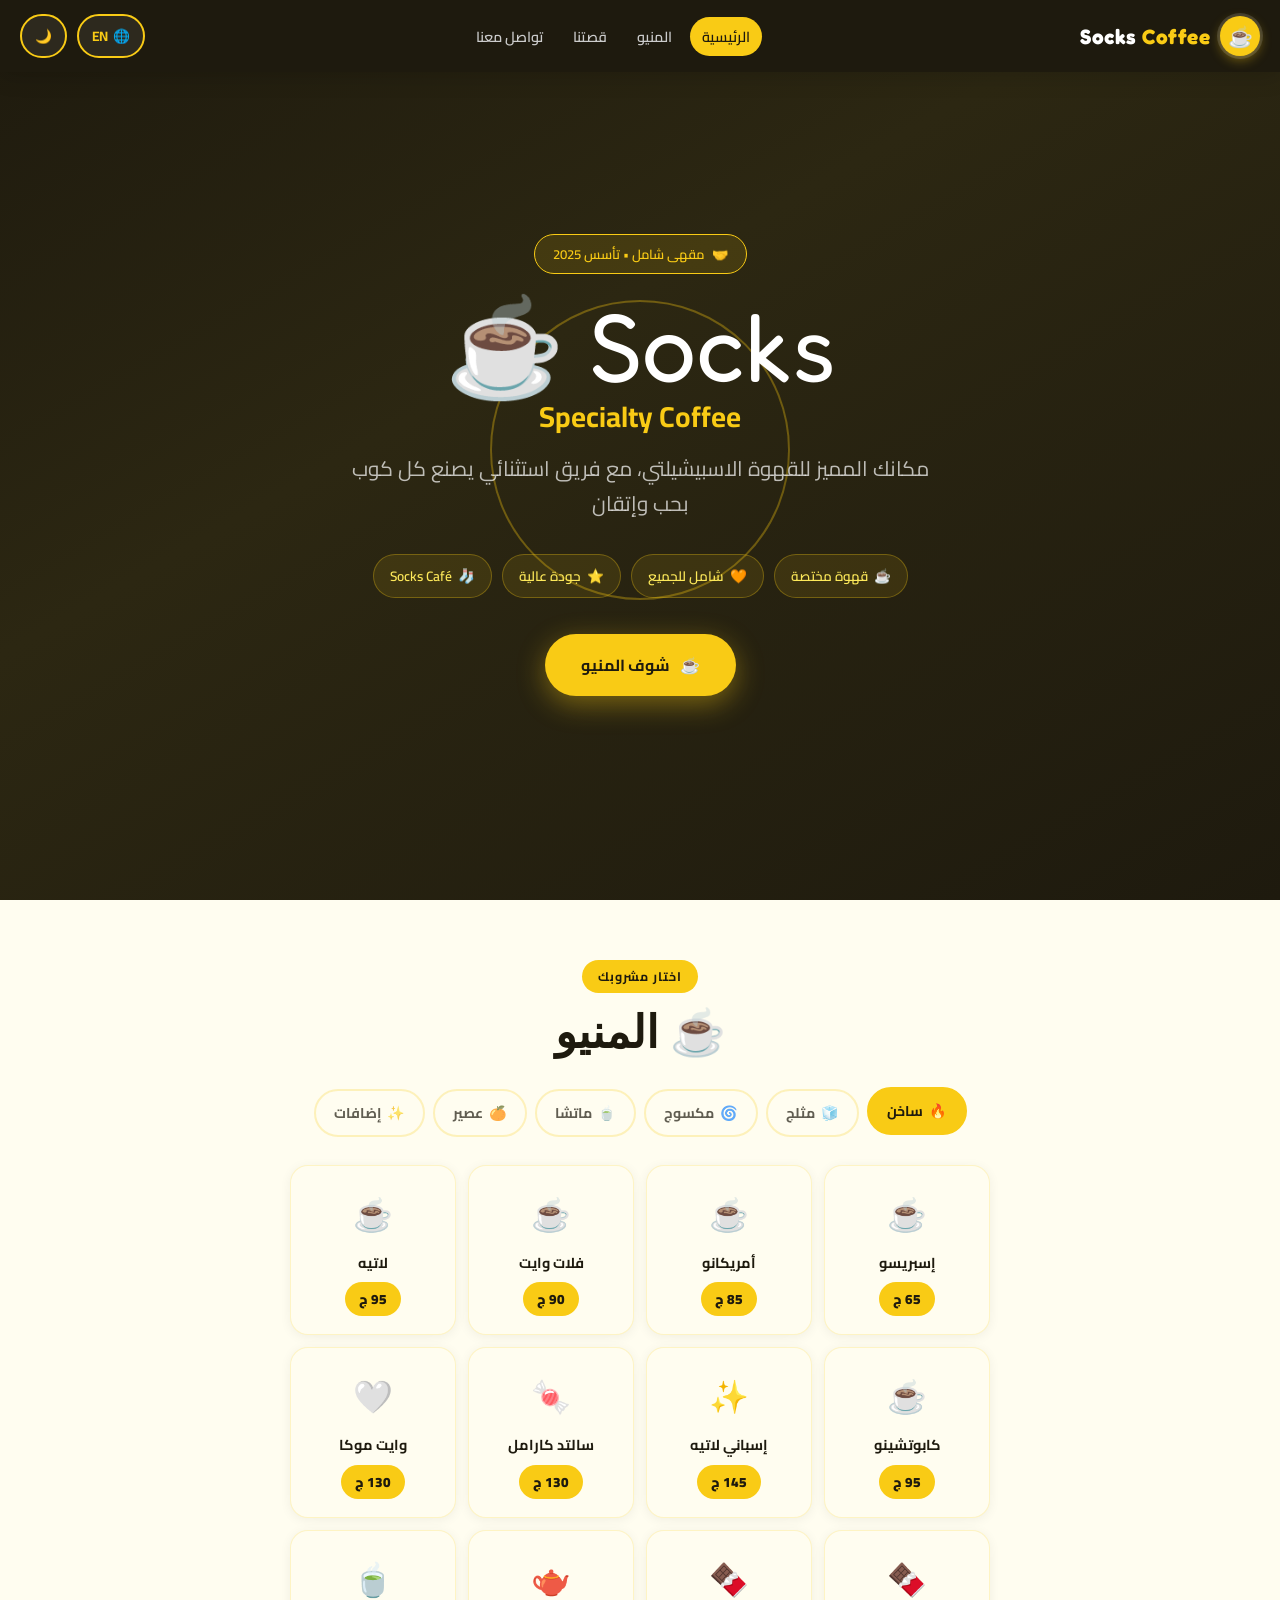
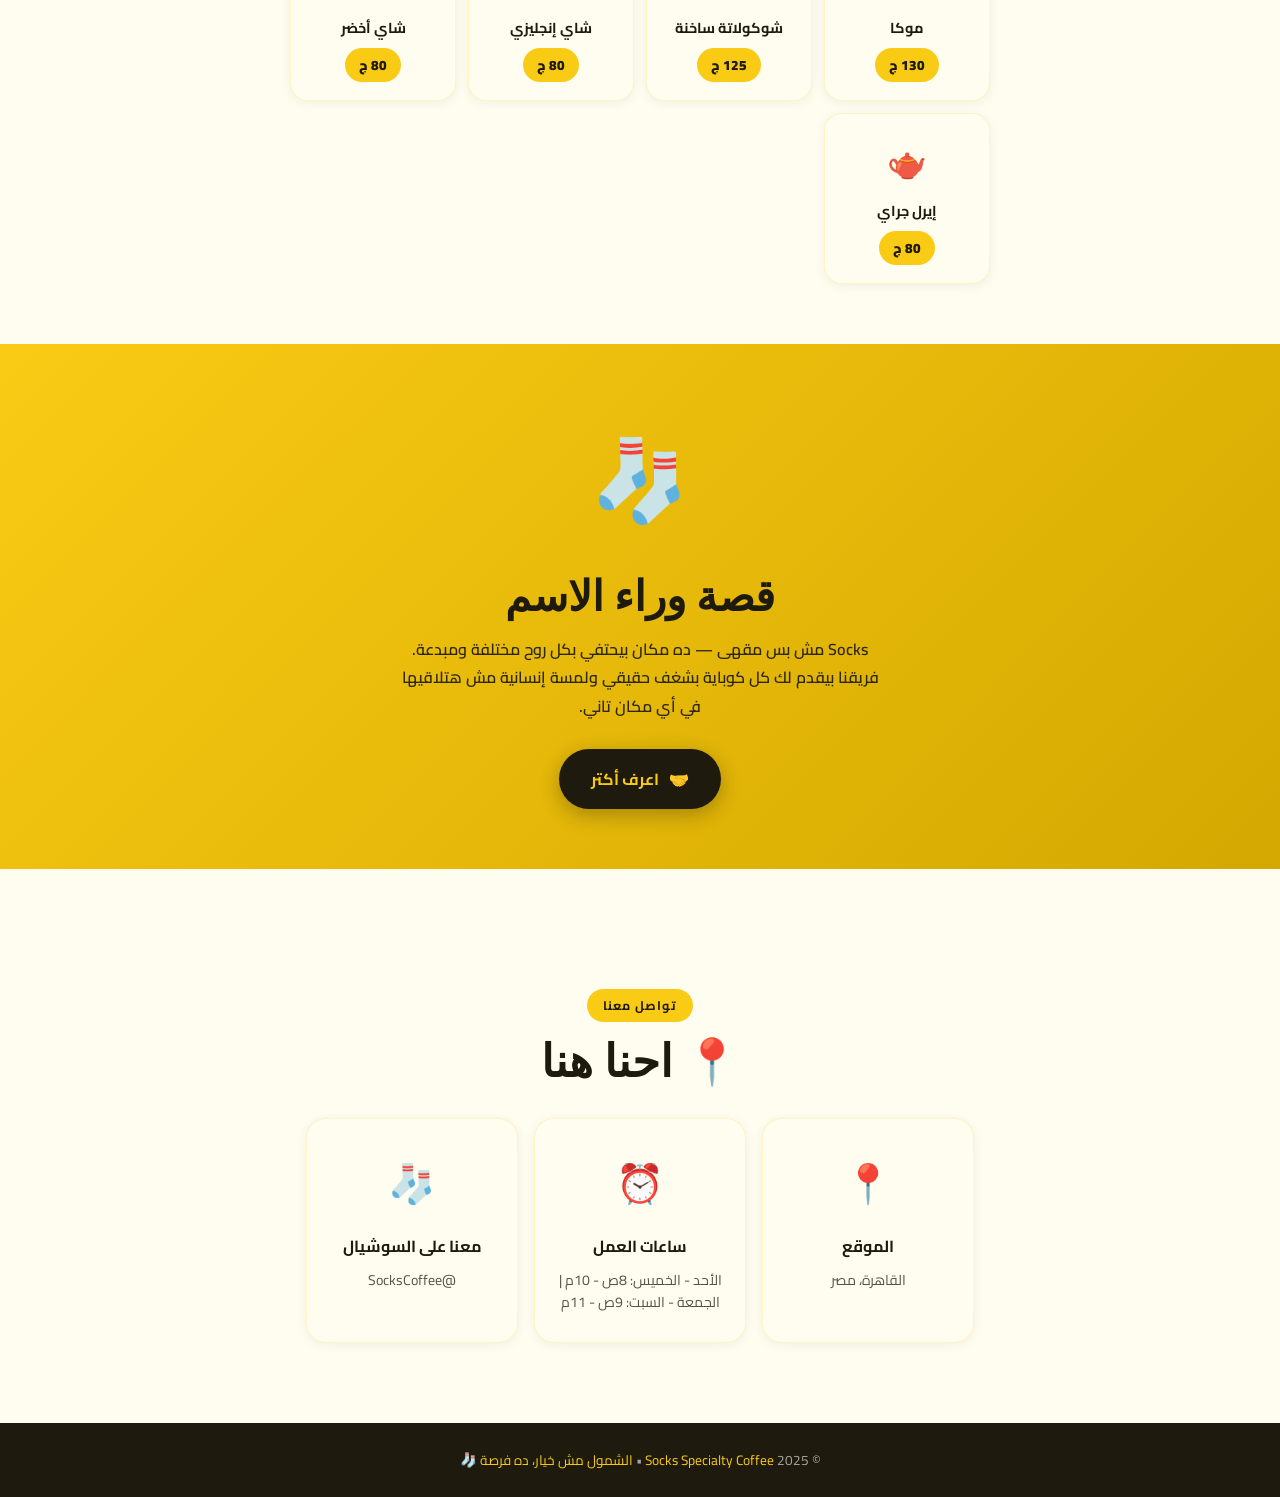
==== commit 33863f2a: "Update index.html" ====
--- a/index.html
+++ b/index.html
@@ -12,167 +12,462 @@
       --yellow-dark: #D4A800;
       --dark: #1E1A0E;
       --dark2: #2C2712;
+      --white: #FFFDF0;
       --text: #1E1A0E;
       --card-bg: #FFFDF0;
       --section-bg: #FFFDF0;
       --nav-bg: #1E1A0E;
+      --sticker-shadow: 0 8px 32px rgba(249,203,21,0.25);
+      --radius: 24px;
     }
     body.dark {
+      --white: #1E1A0E;
       --text: #FDE95A;
       --card-bg: #2C2712;
       --section-bg: #1E1A0E;
       --nav-bg: #0D0C07;
-    }
+      --sticker-shadow: 0 8px 32px rgba(249,203,21,0.15);
+    }
+
     * { margin:0; padding:0; box-sizing:border-box; }
-    html { scroll-behavior:smooth; }
-    body { font-family:'Cairo',sans-serif; background:var(--section-bg); color:var(--text); overflow-x:hidden; transition:background 0.4s,color 0.4s; }
-
-    /* STICKERS */
-    .sticker-layer { position:fixed; top:0; left:0; width:100%; height:100%; pointer-events:none; z-index:0; overflow:hidden; }
-    .sticker { position:absolute; opacity:0.13; animation:floatSticker linear infinite; user-select:none; }
+    html { scroll-behavior: smooth; }
+
+    body {
+      font-family: 'Cairo', sans-serif;
+      background: var(--section-bg);
+      color: var(--text);
+      overflow-x: hidden;
+      transition: background 0.4s, color 0.4s;
+    }
+
+    /* ── FLOATING STICKERS ── */
+    .sticker-layer {
+      position: fixed; top:0; left:0; width:100%; height:100%;
+      pointer-events: none; z-index: 0; overflow: hidden;
+    }
+    .sticker {
+      position: absolute;
+      font-size: clamp(28px, 6vw, 52px);
+      opacity: 0.13;
+      animation: floatSticker linear infinite;
+      user-select: none;
+    }
     @keyframes floatSticker {
-      0%{transform:translateY(110vh) rotate(0deg);opacity:0;}
-      5%{opacity:0.13;}95%{opacity:0.13;}
-      100%{transform:translateY(-20vh) rotate(720deg);opacity:0;}
-    }
-
-    /* NAVBAR */
-    .navbar { position:fixed; top:0; width:100%; z-index:1000; background:var(--nav-bg); padding:14px 20px; display:flex; align-items:center; justify-content:space-between; box-shadow:0 2px 24px rgba(0,0,0,0.18); transition:background 0.4s; }
-    .nav-logo { display:flex; align-items:center; gap:10px; }
-    .nav-logo-icon { width:40px; height:40px; background:var(--yellow); border-radius:50%; display:flex; align-items:center; justify-content:center; font-size:20px; animation:pulse 2.5s ease-in-out infinite; }
-    @keyframes pulse { 0%,100%{box-shadow:0 0 0 3px #fff2,0 4px 12px rgba(249,203,21,0.4);}50%{box-shadow:0 0 0 8px #fff1,0 4px 20px rgba(249,203,21,0.6);} }
-    .nav-logo h2 { color:#fff; font-family:'Fredoka One',cursive; font-size:1.3rem; }
-    .nav-logo h2 span { color:var(--yellow); }
-    .nav-right { display:flex; align-items:center; gap:8px; }
-    .nav-links { display:flex; gap:6px; list-style:none; }
-    .nav-links a { color:#ccc; text-decoration:none; font-size:0.9rem; font-weight:600; padding:6px 12px; border-radius:50px; transition:all 0.25s; }
-    .nav-links a:hover,.nav-links a.active { background:var(--yellow); color:var(--dark); }
-    .btn-icon { background:#fff1; border:2px solid var(--yellow); border-radius:50px; padding:7px 13px; cursor:pointer; font-size:0.85rem; font-weight:700; color:var(--yellow); font-family:'Cairo',sans-serif; transition:all 0.25s; display:flex; align-items:center; gap:5px; }
-    .btn-icon:hover { background:var(--yellow); color:var(--dark); }
-    .hamburger { display:none; flex-direction:column; gap:5px; cursor:pointer; }
-    .hamburger span { display:block; width:24px; height:2.5px; background:#fff; border-radius:3px; transition:all 0.3s; }
-
-    /* CART NAV BTN */
-    .cart-nav-btn { position:relative; background:var(--yellow); border:none; border-radius:50px; padding:8px 16px; cursor:pointer; font-family:'Cairo',sans-serif; font-size:0.85rem; font-weight:700; color:var(--dark); display:flex; align-items:center; gap:6px; transition:all 0.25s; }
-    .cart-nav-btn:hover { transform:scale(1.05); box-shadow:0 4px 16px rgba(249,203,21,0.4); }
-    .cart-count { position:absolute; top:-6px; right:-6px; background:#e74c3c; color:#fff; border-radius:50%; width:18px; height:18px; font-size:0.7rem; font-weight:900; display:flex; align-items:center; justify-content:center; opacity:0; transform:scale(0); transition:all 0.3s; }
-    .cart-count.show { opacity:1; transform:scale(1); }
-
-    /* MOBILE NAV */
-    .mobile-nav { display:none; flex-direction:column; position:fixed; top:68px; left:0; width:100%; background:var(--nav-bg); z-index:999; padding:16px 0; border-top:2px solid var(--yellow); animation:slideDown 0.3s ease; }
-    .mobile-nav.open { display:flex; }
-    @keyframes slideDown { from{opacity:0;transform:translateY(-10px);}to{opacity:1;transform:translateY(0);} }
-    .mobile-nav a { color:#fff; text-decoration:none; font-size:1.05rem; font-weight:600; padding:12px 24px; transition:all 0.2s; }
-    .mobile-nav a:hover { background:var(--yellow); color:var(--dark); }
-
-    /* CART DRAWER */
-    .cart-overlay { position:fixed; inset:0; background:rgba(0,0,0,0.5); z-index:2000; opacity:0; pointer-events:none; transition:opacity 0.3s; }
-    .cart-overlay.open { opacity:1; pointer-events:all; }
-    .cart-drawer { position:fixed; bottom:0; left:0; right:0; background:var(--card-bg); border-radius:28px 28px 0 0; z-index:2001; max-height:85svh; display:flex; flex-direction:column; transform:translateY(100%); transition:transform 0.4s cubic-bezier(0.25,0.8,0.25,1); overflow:hidden; }
-    .cart-drawer.open { transform:translateY(0); }
-    .cart-handle { width:40px; height:4px; background:rgba(0,0,0,0.15); border-radius:2px; margin:12px auto 0; flex-shrink:0; }
-    body.dark .cart-handle { background:rgba(255,255,255,0.2); }
-    .cart-header { display:flex; align-items:center; justify-content:space-between; padding:16px 20px 14px; border-bottom:1.5px solid rgba(249,203,21,0.2); flex-shrink:0; }
-    .cart-header h3 { font-family:'Fredoka One',cursive; font-size:1.3rem; color:var(--text); }
-    .cart-close { background:none; border:none; font-size:1.4rem; cursor:pointer; color:var(--text); padding:4px; }
-    .cart-items { overflow-y:auto; flex:1; padding:12px 16px; }
-    .cart-empty { text-align:center; padding:40px 20px; color:var(--text); opacity:0.5; }
-    .cart-empty span { font-size:3rem; display:block; margin-bottom:12px; }
-    .cart-item { display:flex; align-items:center; gap:12px; padding:12px 0; border-bottom:1px solid rgba(249,203,21,0.15); }
-    .cart-item-icon { font-size:1.6rem; min-width:36px; text-align:center; }
-    .cart-item-info { flex:1; }
-    .cart-item-name { font-weight:700; font-size:0.9rem; color:var(--text); }
-    .cart-item-price { font-size:0.82rem; color:var(--text); opacity:0.6; margin-top:2px; }
-    .cart-item-controls { display:flex; align-items:center; gap:8px; }
-    .qty-btn { width:28px; height:28px; border-radius:50%; border:2px solid var(--yellow); background:none; cursor:pointer; font-size:1rem; font-weight:700; color:var(--text); display:flex; align-items:center; justify-content:center; transition:all 0.2s; }
-    .qty-btn:hover { background:var(--yellow); color:var(--dark); }
-    .qty-num { font-weight:700; font-size:0.95rem; min-width:20px; text-align:center; color:var(--text); }
-    .cart-footer { padding:16px 20px 24px; border-top:1.5px solid rgba(249,203,21,0.2); flex-shrink:0; }
-    .cart-total-row { display:flex; justify-content:space-between; align-items:center; margin-bottom:14px; }
-    .cart-total-label { font-size:0.95rem; font-weight:600; color:var(--text); opacity:0.7; }
-    .cart-total-val { font-family:'Fredoka One',cursive; font-size:1.5rem; color:var(--text); }
-    .cart-total-val span { color:var(--yellow-dark); }
-    .checkout-btn { width:100%; background:var(--yellow); color:var(--dark); border:none; border-radius:50px; padding:15px; font-family:'Cairo',sans-serif; font-size:1rem; font-weight:900; cursor:pointer; transition:all 0.3s; display:flex; align-items:center; justify-content:center; gap:8px; }
-    .checkout-btn:hover { transform:translateY(-2px); box-shadow:0 8px 24px rgba(249,203,21,0.4); }
-    .clear-btn { width:100%; background:none; border:1.5px solid rgba(249,203,21,0.3); border-radius:50px; padding:10px; font-family:'Cairo',sans-serif; font-size:0.85rem; font-weight:600; color:var(--text); opacity:0.6; cursor:pointer; margin-top:8px; transition:all 0.2s; }
-    .clear-btn:hover { opacity:1; border-color:var(--yellow); }
-
-    /* HERO */
-    #home { position:relative; z-index:1; min-height:100svh; background:linear-gradient(150deg,#1E1A0E 0%,#2C2712 40%,#1E1A0E 100%); display:flex; align-items:center; justify-content:center; padding:90px 20px 60px; overflow:hidden; text-align:center; }
-    .hero-bg-ring { position:absolute; border-radius:50%; border:2px solid rgba(249,203,21,0.12); animation:expandRing 4s ease-out infinite; }
-    @keyframes expandRing { 0%{transform:scale(0.8);opacity:0.6;}100%{transform:scale(2.2);opacity:0;} }
-    .hero-content { position:relative; z-index:2; max-width:600px; }
-    .hero-badge { display:inline-flex; align-items:center; gap:8px; background:rgba(249,203,21,0.12); border:1.5px solid var(--yellow); border-radius:50px; padding:7px 18px; font-size:0.82rem; color:var(--yellow); font-weight:600; margin-bottom:24px; animation:fadeUp 0.8s ease both; }
-    .hero-logo-big { font-family:'Fredoka One',cursive; font-size:clamp(3rem,14vw,6rem); color:#fff; line-height:1; margin-bottom:8px; animation:fadeUp 0.9s 0.1s ease both; }
-    .hero-logo-big span { color:var(--yellow); }
-    .hero-sub { font-size:clamp(1rem,4vw,1.3rem); color:rgba(255,255,255,0.7); margin-bottom:32px; line-height:1.7; animation:fadeUp 1s 0.2s ease both; }
-    .hero-stickers { display:flex; flex-wrap:wrap; justify-content:center; gap:10px; margin-bottom:36px; animation:fadeUp 1.1s 0.3s ease both; }
-    .hero-sticker { background:rgba(249,203,21,0.1); border:1.5px solid rgba(249,203,21,0.3); border-radius:50px; padding:8px 16px; font-size:0.85rem; color:var(--yellow-light); font-weight:600; display:flex; align-items:center; gap:6px; transition:all 0.25s; cursor:default; }
-    .hero-sticker:hover { background:var(--yellow); color:var(--dark); transform:scale(1.06) rotate(-2deg); }
-    .hero-cta { display:inline-flex; align-items:center; gap:10px; background:var(--yellow); color:var(--dark); text-decoration:none; font-weight:700; font-size:1rem; padding:16px 36px; border-radius:50px; box-shadow:0 8px 28px rgba(249,203,21,0.4); transition:all 0.3s; animation:fadeUp 1.2s 0.4s ease both; }
-    .hero-cta:hover { transform:translateY(-3px); box-shadow:0 14px 40px rgba(249,203,21,0.5); }
-    @keyframes fadeUp { from{opacity:0;transform:translateY(30px);}to{opacity:1;transform:translateY(0);} }
-
-    /* SECTIONS */
-    section { position:relative; z-index:1; }
-    .section-header { text-align:center; padding:60px 20px 30px; }
-    .section-tag { display:inline-block; background:var(--yellow); color:var(--dark); font-size:0.78rem; font-weight:700; padding:5px 16px; border-radius:50px; margin-bottom:12px; letter-spacing:1px; text-transform:uppercase; }
-    .section-title { font-family:'Fredoka One',cursive; font-size:clamp(1.8rem,6vw,2.8rem); color:var(--text); line-height:1.2; }
-
-    /* MENU */
-    #menu { background:var(--section-bg); padding-bottom:60px; }
-    .menu-tabs { display:flex; flex-wrap:wrap; justify-content:center; gap:8px; padding:0 20px 28px; }
-    .menu-tab { background:none; border:2px solid rgba(249,203,21,0.35); border-radius:50px; padding:9px 18px; font-family:'Cairo',sans-serif; font-size:0.88rem; font-weight:700; color:var(--text); cursor:pointer; transition:all 0.25s; opacity:0.7; display:flex; align-items:center; gap:6px; }
-    .menu-tab.active,.menu-tab:hover { background:var(--yellow); border-color:var(--yellow); color:var(--dark); opacity:1; transform:translateY(-2px); }
-    .menu-panels { padding:0 16px; }
-    .menu-panel { display:none; }
-    .menu-panel.active { display:block; animation:panelIn 0.35s ease; }
-    @keyframes panelIn { from{opacity:0;transform:translateY(12px);}to{opacity:1;transform:translateY(0);} }
-    .menu-grid { display:grid; grid-template-columns:repeat(auto-fill,minmax(155px,1fr)); gap:12px; max-width:700px; margin:0 auto; }
-
-    /* MENU CARD */
-    .menu-card { background:var(--card-bg); border:1.5px solid rgba(249,203,21,0.2); border-radius:18px; padding:16px 14px 14px; display:flex; flex-direction:column; align-items:center; gap:8px; text-align:center; transition:all 0.3s; box-shadow:0 2px 12px rgba(0,0,0,0.06); }
-    .menu-card:hover { transform:translateY(-5px) scale(1.02); border-color:var(--yellow); box-shadow:0 10px 28px rgba(249,203,21,0.2); }
-    .menu-card-icon { font-size:1.9rem; }
-    .menu-card-name { font-weight:700; font-size:0.88rem; color:var(--text); line-height:1.3; flex:1; }
-    .menu-card-price { background:var(--yellow); color:var(--dark); font-weight:900; font-size:0.82rem; padding:3px 12px; border-radius:50px; }
-    .add-to-cart { width:100%; background:var(--dark); color:var(--yellow); border:none; border-radius:50px; padding:8px 0; font-family:'Cairo',sans-serif; font-size:0.82rem; font-weight:700; cursor:pointer; transition:all 0.25s; display:flex; align-items:center; justify-content:center; gap:5px; }
-    .add-to-cart:hover { background:var(--yellow); color:var(--dark); transform:scale(1.03); }
-    body.dark .add-to-cart { background:var(--yellow); color:var(--dark); }
-    body.dark .add-to-cart:hover { background:#fff; color:var(--dark); }
-    .add-to-cart.added { background:#27ae60!important; color:#fff!important; }
-
-    /* ABOUT TEASER */
-    #about-teaser { background:linear-gradient(135deg,var(--yellow) 0%,var(--yellow-dark) 100%); padding:60px 20px; text-align:center; }
-    #about-teaser .big-emoji { font-size:5rem; display:block; margin-bottom:16px; animation:bounce 2s ease-in-out infinite; }
-    @keyframes bounce { 0%,100%{transform:translateY(0);}50%{transform:translateY(-12px);} }
-    #about-teaser h2 { font-family:'Fredoka One',cursive; font-size:clamp(1.8rem,6vw,2.6rem); color:var(--dark); margin-bottom:14px; }
-    #about-teaser p { font-size:1rem; color:var(--dark2); max-width:480px; margin:0 auto 28px; line-height:1.8; font-weight:600; }
-    .btn-dark { display:inline-flex; align-items:center; gap:10px; background:var(--dark); color:var(--yellow); text-decoration:none; font-weight:700; font-size:1rem; padding:15px 32px; border-radius:50px; transition:all 0.3s; box-shadow:0 6px 20px rgba(30,26,14,0.3); }
-    .btn-dark:hover { transform:translateY(-3px); box-shadow:0 12px 30px rgba(30,26,14,0.4); }
-
-    /* CONTACT */
-    #contact { background:var(--section-bg); padding:60px 20px 80px; }
-    .contact-grid { display:grid; grid-template-columns:repeat(auto-fit,minmax(200px,1fr)); gap:16px; max-width:700px; margin:0 auto; }
-    .contact-card { background:var(--card-bg); border:1.5px solid rgba(249,203,21,0.2); border-radius:20px; padding:28px 18px; text-align:center; transition:all 0.3s; box-shadow:0 2px 12px rgba(0,0,0,0.06); }
-    .contact-card:hover { border-color:var(--yellow); transform:translateY(-4px); box-shadow:0 8px 24px rgba(249,203,21,0.18); }
-    .contact-card-icon { font-size:2.4rem; margin-bottom:12px; display:block; }
-    .contact-card h3 { font-size:1rem; font-weight:700; margin-bottom:8px; color:var(--text); }
-    .contact-card p { font-size:0.88rem; color:var(--text); opacity:0.75; line-height:1.6; }
-
-    footer { background:var(--nav-bg); color:rgba(255,255,255,0.6); text-align:center; padding:24px 20px; font-size:0.85rem; }
-    footer span { color:var(--yellow); }
-
-    @media (max-width:640px) {
-      .nav-links { display:none; }
-      .hamburger { display:flex; }
-      .menu-grid { grid-template-columns:repeat(2,1fr); gap:10px; }
-    }
-    @media (min-width:641px) { .mobile-nav{display:none!important;} }
+      0%   { transform: translateY(110vh) rotate(0deg); opacity:0; }
+      5%   { opacity: 0.13; }
+      95%  { opacity: 0.13; }
+      100% { transform: translateY(-20vh) rotate(720deg); opacity:0; }
+    }
+
+    /* ── NAVBAR ── */
+    .navbar {
+      position: fixed; top:0; width:100%; z-index: 1000;
+      background: var(--nav-bg);
+      padding: 14px 20px;
+      display: flex; align-items: center; justify-content: space-between;
+      box-shadow: 0 2px 24px rgba(0,0,0,0.18);
+      transition: background 0.4s;
+    }
+    .nav-logo {
+      display: flex; align-items: center; gap: 10px;
+    }
+    .nav-logo-icon {
+      width: 40px; height: 40px;
+      background: var(--yellow);
+      border-radius: 50%;
+      display: flex; align-items: center; justify-content: center;
+      font-size: 20px;
+      box-shadow: 0 0 0 3px #fff2, 0 4px 12px rgba(249,203,21,0.4);
+      animation: pulse 2.5s ease-in-out infinite;
+    }
+    @keyframes pulse {
+      0%,100% { box-shadow: 0 0 0 3px #fff2, 0 4px 12px rgba(249,203,21,0.4); }
+      50%      { box-shadow: 0 0 0 8px #fff1, 0 4px 20px rgba(249,203,21,0.6); }
+    }
+    .nav-logo h2 {
+      color: #fff;
+      font-family: 'Fredoka One', cursive;
+      font-size: 1.3rem;
+      letter-spacing: 0.5px;
+    }
+    .nav-logo h2 span { color: var(--yellow); }
+
+    .nav-right { display: flex; align-items: center; gap: 10px; }
+
+    .nav-links {
+      display: flex; gap: 6px; list-style: none;
+    }
+    .nav-links a {
+      color: #ccc;
+      text-decoration: none;
+      font-size: 0.9rem;
+      font-weight: 600;
+      padding: 6px 12px;
+      border-radius: 50px;
+      transition: all 0.25s;
+    }
+    .nav-links a:hover, .nav-links a.active {
+      background: var(--yellow);
+      color: var(--dark);
+    }
+
+    .btn-icon {
+      background: #fff1;
+      border: 2px solid var(--yellow);
+      border-radius: 50px;
+      padding: 7px 13px;
+      cursor: pointer;
+      font-size: 0.85rem;
+      font-weight: 700;
+      color: var(--yellow);
+      font-family: 'Cairo', sans-serif;
+      transition: all 0.25s;
+      display: flex; align-items: center; gap: 5px;
+    }
+    .btn-icon:hover {
+      background: var(--yellow);
+      color: var(--dark);
+    }
+
+    .hamburger {
+      display: none; flex-direction: column; gap: 5px; cursor: pointer;
+    }
+    .hamburger span {
+      display: block; width: 24px; height: 2.5px;
+      background: #fff; border-radius: 3px;
+      transition: all 0.3s;
+    }
+
+    /* ── MOBILE NAV DRAWER ── */
+    .mobile-nav {
+      display: none; flex-direction: column;
+      position: fixed; top: 68px; left:0; width: 100%;
+      background: var(--nav-bg); z-index: 999;
+      padding: 16px 0; gap: 4px;
+      border-top: 2px solid var(--yellow);
+      animation: slideDown 0.3s ease;
+    }
+    .mobile-nav.open { display: flex; }
+    @keyframes slideDown {
+      from { opacity:0; transform: translateY(-10px); }
+      to   { opacity:1; transform: translateY(0); }
+    }
+    .mobile-nav a {
+      color: #fff; text-decoration: none;
+      font-size: 1.05rem; font-weight: 600;
+      padding: 12px 24px; border-radius: 0;
+      transition: all 0.2s;
+    }
+    .mobile-nav a:hover { background: var(--yellow); color: var(--dark); padding-right: 36px; }
+
+    /* ── HERO ── */
+    #home {
+      position: relative; z-index: 1;
+      min-height: 100svh;
+      background: linear-gradient(150deg, #1E1A0E 0%, #2C2712 40%, #1E1A0E 100%);
+      display: flex; align-items: center; justify-content: center;
+      padding: 90px 20px 60px;
+      overflow: hidden;
+      text-align: center;
+    }
+    .hero-bg-ring {
+      position: absolute;
+      border-radius: 50%;
+      border: 2px solid rgba(249,203,21,0.12);
+      animation: expandRing 4s ease-out infinite;
+    }
+    @keyframes expandRing {
+      0% { transform: scale(0.8); opacity:0.6; }
+      100% { transform: scale(2.2); opacity:0; }
+    }
+
+    .hero-content { position: relative; z-index:2; max-width: 600px; }
+
+    .hero-badge {
+      display: inline-flex; align-items: center; gap: 8px;
+      background: rgba(249,203,21,0.12);
+      border: 1.5px solid var(--yellow);
+      border-radius: 50px;
+      padding: 7px 18px;
+      font-size: 0.82rem;
+      color: var(--yellow);
+      font-weight: 600;
+      margin-bottom: 24px;
+      animation: fadeUp 0.8s ease both;
+    }
+
+    .hero-logo-big {
+      font-family: 'Fredoka One', cursive;
+      font-size: clamp(3rem, 14vw, 6rem);
+      color: #fff;
+      line-height: 1;
+      margin-bottom: 8px;
+      animation: fadeUp 0.9s 0.1s ease both;
+    }
+    .hero-logo-big span { color: var(--yellow); }
+
+    .hero-sub {
+      font-size: clamp(1rem, 4vw, 1.3rem);
+      color: rgba(255,255,255,0.7);
+      margin-bottom: 32px;
+      line-height: 1.7;
+      animation: fadeUp 1s 0.2s ease both;
+    }
+
+    .hero-stickers {
+      display: flex; flex-wrap: wrap; justify-content: center; gap: 10px;
+      margin-bottom: 36px;
+      animation: fadeUp 1.1s 0.3s ease both;
+    }
+    .hero-sticker {
+      background: rgba(249,203,21,0.1);
+      border: 1.5px solid rgba(249,203,21,0.3);
+      border-radius: 50px;
+      padding: 8px 16px;
+      font-size: 0.85rem;
+      color: var(--yellow-light);
+      font-weight: 600;
+      display: flex; align-items: center; gap: 6px;
+      transition: all 0.25s;
+      cursor: default;
+    }
+    .hero-sticker:hover {
+      background: var(--yellow);
+      color: var(--dark);
+      transform: scale(1.06) rotate(-2deg);
+    }
+
+    .hero-cta {
+      display: inline-flex; align-items: center; gap: 10px;
+      background: var(--yellow);
+      color: var(--dark);
+      text-decoration: none;
+      font-weight: 700;
+      font-size: 1rem;
+      padding: 16px 36px;
+      border-radius: 50px;
+      box-shadow: 0 8px 28px rgba(249,203,21,0.4);
+      transition: all 0.3s;
+      animation: fadeUp 1.2s 0.4s ease both;
+    }
+    .hero-cta:hover {
+      transform: translateY(-3px);
+      box-shadow: 0 14px 40px rgba(249,203,21,0.5);
+    }
+
+    @keyframes fadeUp {
+      from { opacity:0; transform: translateY(30px); }
+      to   { opacity:1; transform: translateY(0); }
+    }
+
+    /* ── SECTION COMMON ── */
+    section { position: relative; z-index:1; }
+
+    .section-header {
+      text-align: center;
+      padding: 60px 20px 30px;
+    }
+    .section-tag {
+      display: inline-block;
+      background: var(--yellow);
+      color: var(--dark);
+      font-size: 0.78rem;
+      font-weight: 700;
+      padding: 5px 16px;
+      border-radius: 50px;
+      margin-bottom: 12px;
+      letter-spacing: 1px;
+      text-transform: uppercase;
+    }
+    .section-title {
+      font-family: 'Fredoka One', cursive;
+      font-size: clamp(1.8rem, 6vw, 2.8rem);
+      color: var(--text);
+      line-height: 1.2;
+    }
+
+    /* ── MENU SECTION ── */
+    #menu {
+      background: var(--section-bg);
+      padding-bottom: 60px;
+    }
+
+    .menu-tabs {
+      display: flex; flex-wrap: wrap; justify-content: center; gap: 8px;
+      padding: 0 20px 28px;
+    }
+    .menu-tab {
+      background: none;
+      border: 2px solid rgba(249,203,21,0.35);
+      border-radius: 50px;
+      padding: 9px 18px;
+      font-family: 'Cairo', sans-serif;
+      font-size: 0.88rem;
+      font-weight: 700;
+      color: var(--text);
+      cursor: pointer;
+      transition: all 0.25s;
+      opacity: 0.7;
+      display: flex; align-items: center; gap: 6px;
+    }
+    .menu-tab.active, .menu-tab:hover {
+      background: var(--yellow);
+      border-color: var(--yellow);
+      color: var(--dark);
+      opacity: 1;
+      transform: translateY(-2px);
+    }
+
+    .menu-panels { padding: 0 16px; }
+    .menu-panel { display: none; }
+    .menu-panel.active { display: block; animation: panelIn 0.35s ease; }
+    @keyframes panelIn {
+      from { opacity:0; transform: translateY(12px); }
+      to   { opacity:1; transform: translateY(0); }
+    }
+
+    .menu-grid {
+      display: grid;
+      grid-template-columns: repeat(auto-fill, minmax(160px, 1fr));
+      gap: 12px;
+      max-width: 700px;
+      margin: 0 auto;
+    }
+
+    .menu-card {
+      background: var(--card-bg);
+      border: 1.5px solid rgba(249,203,21,0.2);
+      border-radius: 18px;
+      padding: 18px 14px;
+      display: flex; flex-direction: column;
+      align-items: center; gap: 10px;
+      text-align: center;
+      transition: all 0.3s;
+      cursor: default;
+      box-shadow: 0 2px 12px rgba(0,0,0,0.06);
+    }
+    .menu-card:hover {
+      transform: translateY(-5px) scale(1.02);
+      border-color: var(--yellow);
+      box-shadow: 0 10px 28px rgba(249,203,21,0.2);
+    }
+    .menu-card-icon { font-size: 2rem; }
+    .menu-card-name {
+      font-weight: 700;
+      font-size: 0.9rem;
+      color: var(--text);
+      line-height: 1.3;
+    }
+    .menu-card-price {
+      background: var(--yellow);
+      color: var(--dark);
+      font-weight: 900;
+      font-size: 0.85rem;
+      padding: 4px 14px;
+      border-radius: 50px;
+    }
+
+    /* ── ABOUT TEASER ── */
+    #about-teaser {
+      background: linear-gradient(135deg, var(--yellow) 0%, var(--yellow-dark) 100%);
+      padding: 60px 20px;
+      text-align: center;
+    }
+    #about-teaser .big-emoji {
+      font-size: 5rem;
+      display: block;
+      margin-bottom: 16px;
+      animation: bounce 2s ease-in-out infinite;
+    }
+    @keyframes bounce {
+      0%,100% { transform: translateY(0); }
+      50%      { transform: translateY(-12px); }
+    }
+    #about-teaser h2 {
+      font-family: 'Fredoka One', cursive;
+      font-size: clamp(1.8rem, 6vw, 2.6rem);
+      color: var(--dark);
+      margin-bottom: 14px;
+    }
+    #about-teaser p {
+      font-size: 1rem;
+      color: var(--dark2);
+      max-width: 480px;
+      margin: 0 auto 28px;
+      line-height: 1.8;
+      font-weight: 600;
+    }
+    .btn-dark {
+      display: inline-flex; align-items: center; gap: 10px;
+      background: var(--dark);
+      color: var(--yellow);
+      text-decoration: none;
+      font-weight: 700;
+      font-size: 1rem;
+      padding: 15px 32px;
+      border-radius: 50px;
+      transition: all 0.3s;
+      box-shadow: 0 6px 20px rgba(30,26,14,0.3);
+    }
+    .btn-dark:hover {
+      transform: translateY(-3px);
+      box-shadow: 0 12px 30px rgba(30,26,14,0.4);
+    }
+
+    /* ── CONTACT ── */
+    #contact {
+      background: var(--section-bg);
+      padding: 60px 20px 80px;
+    }
+    .contact-grid {
+      display: grid;
+      grid-template-columns: repeat(auto-fit, minmax(200px, 1fr));
+      gap: 16px;
+      max-width: 700px;
+      margin: 0 auto;
+    }
+    .contact-card {
+      background: var(--card-bg);
+      border: 1.5px solid rgba(249,203,21,0.2);
+      border-radius: 20px;
+      padding: 28px 18px;
+      text-align: center;
+      transition: all 0.3s;
+      box-shadow: 0 2px 12px rgba(0,0,0,0.06);
+    }
+    .contact-card:hover {
+      border-color: var(--yellow);
+      transform: translateY(-4px);
+      box-shadow: 0 8px 24px rgba(249,203,21,0.18);
+    }
+    .contact-card-icon { font-size: 2.4rem; margin-bottom: 12px; display: block; }
+    .contact-card h3 { font-size: 1rem; font-weight: 700; margin-bottom: 8px; color: var(--text); }
+    .contact-card p { font-size: 0.88rem; color: var(--text); opacity: 0.75; line-height: 1.6; }
+
+    /* ── FOOTER ── */
+    footer {
+      background: var(--nav-bg);
+      color: rgba(255,255,255,0.6);
+      text-align: center;
+      padding: 24px 20px;
+      font-size: 0.85rem;
+    }
+    footer span { color: var(--yellow); }
+
+    /* ── RESPONSIVE ── */
+    @media (max-width: 640px) {
+      .nav-links { display: none; }
+      .hamburger { display: flex; }
+      .menu-grid { grid-template-columns: repeat(2, 1fr); gap: 10px; }
+    }
+    @media (min-width: 641px) {
+      .mobile-nav { display: none !important; }
+    }
   </style>
 </head>
 <body>
 
+<!-- Floating Stickers Background -->
 <div class="sticker-layer" id="stickerLayer"></div>
 
 <!-- NAVBAR -->
@@ -181,24 +476,22 @@
     <div class="nav-logo-icon">☕</div>
     <h2>Socks <span>Coffee</span></h2>
   </div>
-  <ul class="nav-links">
+  <ul class="nav-links" id="navLinks">
     <li><a href="#home" class="active" data-ar="الرئيسية" data-en="Home">الرئيسية</a></li>
     <li><a href="#menu" data-ar="المنيو" data-en="Menu">المنيو</a></li>
     <li><a href="about.html" data-ar="قصتنا" data-en="Our Story">قصتنا</a></li>
     <li><a href="#contact" data-ar="تواصل معنا" data-en="Contact">تواصل معنا</a></li>
   </ul>
   <div class="nav-right">
-    <button class="cart-nav-btn" id="cartNavBtn">
-      🛒 <span data-ar="سلتي" data-en="Cart">سلتي</span>
-      <span class="cart-count" id="cartCount">0</span>
-    </button>
     <button class="btn-icon" id="langBtn">🌐 <span id="langLabel">EN</span></button>
-    <button class="btn-icon" id="themeBtn">🌙</button>
-    <div class="hamburger" id="hamburger"><span></span><span></span><span></span></div>
+    <button class="btn-icon" id="themeBtn" title="تغيير الثيم">🌙</button>
+    <div class="hamburger" id="hamburger">
+      <span></span><span></span><span></span>
+    </div>
   </div>
 </nav>
 
-<!-- MOBILE NAV -->
+<!-- Mobile Nav -->
 <nav class="mobile-nav" id="mobileNav">
   <a href="#home" data-ar="الرئيسية" data-en="Home">الرئيسية</a>
   <a href="#menu" data-ar="المنيو" data-en="Menu">المنيو</a>
@@ -206,44 +499,36 @@
   <a href="#contact" data-ar="تواصل معنا" data-en="Contact">تواصل معنا</a>
 </nav>
 
-<!-- CART -->
-<div class="cart-overlay" id="cartOverlay"></div>
-<div class="cart-drawer" id="cartDrawer">
-  <div class="cart-handle"></div>
-  <div class="cart-header">
-    <h3>🛒 <span data-ar="سلتي" data-en="My Cart">سلتي</span></h3>
-    <button class="cart-close" id="cartClose">✕</button>
-  </div>
-  <div class="cart-items" id="cartItems">
-    <div class="cart-empty"><span>🛒</span><p data-ar="السلة فاضية — ضيف مشروبك!" data-en="Cart is empty — add a drink!">السلة فاضية — ضيف مشروبك!</p></div>
-  </div>
-  <div class="cart-footer">
-    <div class="cart-total-row">
-      <span class="cart-total-label" data-ar="الإجمالي" data-en="Total">الإجمالي</span>
-      <span class="cart-total-val" id="cartTotal">0 <span>ج</span></span>
-    </div>
-    <button class="checkout-btn" id="checkoutBtn">✅ <span data-ar="تأكيد الطلب" data-en="Confirm Order">تأكيد الطلب</span></button>
-    <button class="clear-btn" id="clearBtn" data-ar="مسح السلة" data-en="Clear Cart">مسح السلة</button>
-  </div>
-</div>
-
 <!-- HERO -->
 <section id="home">
   <div class="hero-bg-ring" style="width:300px;height:300px;top:50%;left:50%;transform:translate(-50%,-50%);animation-delay:0s;"></div>
   <div class="hero-bg-ring" style="width:300px;height:300px;top:50%;left:50%;transform:translate(-50%,-50%);animation-delay:1.5s;"></div>
   <div class="hero-bg-ring" style="width:300px;height:300px;top:50%;left:50%;transform:translate(-50%,-50%);animation-delay:3s;"></div>
+
   <div class="hero-content">
-    <div class="hero-badge"><span>☕</span><span data-ar="Specialty Coffee • تأسس 2025" data-en="Specialty Coffee • Est. 2025">Specialty Coffee • تأسس 2025</span></div>
+    <div class="hero-badge">
+      <span>🤝</span>
+      <span data-ar="مقهى شامل • تأسس 2025" data-en="Inclusive Café • Est. 2025">مقهى شامل • تأسس 2025</span>
+    </div>
+
     <div class="hero-logo-big">Socks <span>☕</span></div>
-    <div class="hero-logo-big" style="font-size:clamp(1.2rem,4vw,1.8rem);color:#fff;font-family:'Cairo',sans-serif;font-weight:700;margin-bottom:20px;"><span data-ar="Specialty Coffee" data-en="Specialty Coffee">Specialty Coffee</span></div>
+    <div class="hero-logo-big" style="font-size:clamp(1.2rem,4vw,1.8rem);color:#fff;font-family:'Cairo',sans-serif;font-weight:700;margin-bottom:20px;">
+      <span data-ar="Specialty Coffee" data-en="Specialty Coffee">Specialty Coffee</span>
+    </div>
+
     <p class="hero-sub" data-ar="مكانك المميز للقهوة الاسبيشيلتي، مع فريق استثنائي يصنع كل كوب بحب وإتقان" data-en="Your special place for specialty coffee, made with love by an extraordinary team">مكانك المميز للقهوة الاسبيشيلتي، مع فريق استثنائي يصنع كل كوب بحب وإتقان</p>
+
     <div class="hero-stickers">
       <div class="hero-sticker">☕ <span data-ar="قهوة مختصة" data-en="Specialty Coffee">قهوة مختصة</span></div>
+      <div class="hero-sticker">🧡 <span data-ar="شامل للجميع" data-en="Inclusive">شامل للجميع</span></div>
       <div class="hero-sticker">⭐ <span data-ar="جودة عالية" data-en="High Quality">جودة عالية</span></div>
       <div class="hero-sticker">🧦 <span data-ar="Socks Café" data-en="Socks Café">Socks Café</span></div>
-      <div class="hero-sticker">🤍 <span data-ar="بحب وإتقان" data-en="Made with Love">بحب وإتقان</span></div>
-    </div>
-    <a href="#menu" class="hero-cta"><span>☕</span><span data-ar="شوف المنيو" data-en="View Menu">شوف المنيو</span></a>
+    </div>
+
+    <a href="#menu" class="hero-cta">
+      <span>☕</span>
+      <span data-ar="شوف المنيو" data-en="View Menu">شوف المنيو</span>
+    </a>
   </div>
 </section>
 
@@ -253,6 +538,7 @@
     <div class="section-tag" data-ar="اختار مشروبك" data-en="Choose Your Drink">اختار مشروبك</div>
     <h2 class="section-title" data-ar="☕ المنيو" data-en="☕ Menu">☕ المنيو</h2>
   </div>
+
   <div class="menu-tabs">
     <button class="menu-tab active" data-tab="hot">🔥 <span data-ar="ساخن" data-en="Hot">ساخن</span></button>
     <button class="menu-tab" data-tab="cold">🧊 <span data-ar="مثلج" data-en="Iced">مثلج</span></button>
@@ -261,52 +547,71 @@
     <button class="menu-tab" data-tab="juice">🍊 <span data-ar="عصير" data-en="Juice">عصير</span></button>
     <button class="menu-tab" data-tab="extra">✨ <span data-ar="إضافات" data-en="Extra">إضافات</span></button>
   </div>
+
   <div class="menu-panels">
-    <div class="menu-panel active" data-panel="hot"><div class="menu-grid">
-      <div class="menu-card" data-name-ar="إسبريسو" data-name-en="Espresso" data-price="65" data-icon="☕"><div class="menu-card-icon">☕</div><div class="menu-card-name" data-ar="إسبريسو" data-en="Espresso">إسبريسو</div><div class="menu-card-price">65 ج</div><button class="add-to-cart">+ <span data-ar="أضف للسلة" data-en="Add to Cart">أضف للسلة</span></button></div>
-      <div class="menu-card" data-name-ar="أمريكانو" data-name-en="Americano" data-price="85" data-icon="☕"><div class="menu-card-icon">☕</div><div class="menu-card-name" data-ar="أمريكانو" data-en="Americano">أمريكانو</div><div class="menu-card-price">85 ج</div><button class="add-to-cart">+ <span data-ar="أضف للسلة" data-en="Add to Cart">أضف للسلة</span></button></div>
-      <div class="menu-card" data-name-ar="فلات وايت" data-name-en="Flat White" data-price="90" data-icon="☕"><div class="menu-card-icon">☕</div><div class="menu-card-name" data-ar="فلات وايت" data-en="Flat White">فلات وايت</div><div class="menu-card-price">90 ج</div><button class="add-to-cart">+ <span data-ar="أضف للسلة" data-en="Add to Cart">أضف للسلة</span></button></div>
-      <div class="menu-card" data-name-ar="لاتيه" data-name-en="Latte" data-price="95" data-icon="☕"><div class="menu-card-icon">☕</div><div class="menu-card-name" data-ar="لاتيه" data-en="Latte">لاتيه</div><div class="menu-card-price">95 ج</div><button class="add-to-cart">+ <span data-ar="أضف للسلة" data-en="Add to Cart">أضف للسلة</span></button></div>
-      <div class="menu-card" data-name-ar="كابوتشينو" data-name-en="Cappuccino" data-price="95" data-icon="☕"><div class="menu-card-icon">☕</div><div class="menu-card-name" data-ar="كابوتشينو" data-en="Cappuccino">كابوتشينو</div><div class="menu-card-price">95 ج</div><button class="add-to-cart">+ <span data-ar="أضف للسلة" data-en="Add to Cart">أضف للسلة</span></button></div>
-      <div class="menu-card" data-name-ar="إسباني لاتيه" data-name-en="Spanish Latte" data-price="145" data-icon="✨"><div class="menu-card-icon">✨</div><div class="menu-card-name" data-ar="إسباني لاتيه" data-en="Spanish Latte">إسباني لاتيه</div><div class="menu-card-price">145 ج</div><button class="add-to-cart">+ <span data-ar="أضف للسلة" data-en="Add to Cart">أضف للسلة</span></button></div>
-      <div class="menu-card" data-name-ar="سالتد كارامل" data-name-en="Salted Caramel" data-price="130" data-icon="🍬"><div class="menu-card-icon">🍬</div><div class="menu-card-name" data-ar="سالتد كارامل" data-en="Salted Caramel">سالتد كارامل</div><div class="menu-card-price">130 ج</div><button class="add-to-cart">+ <span data-ar="أضف للسلة" data-en="Add to Cart">أضف للسلة</span></button></div>
-      <div class="menu-card" data-name-ar="وايت موكا" data-name-en="White Mocha" data-price="130" data-icon="🤍"><div class="menu-card-icon">🤍</div><div class="menu-card-name" data-ar="وايت موكا" data-en="White Mocha">وايت موكا</div><div class="menu-card-price">130 ج</div><button class="add-to-cart">+ <span data-ar="أضف للسلة" data-en="Add to Cart">أضف للسلة</span></button></div>
-      <div class="menu-card" data-name-ar="موكا" data-name-en="Mocha" data-price="130" data-icon="🍫"><div class="menu-card-icon">🍫</div><div class="menu-card-name" data-ar="موكا" data-en="Mocha">موكا</div><div class="menu-card-price">130 ج</div><button class="add-to-cart">+ <span data-ar="أضف للسلة" data-en="Add to Cart">أضف للسلة</span></button></div>
-      <div class="menu-card" data-name-ar="شوكولاتة ساخنة" data-name-en="Hot Chocolate" data-price="125" data-icon="🍫"><div class="menu-card-icon">🍫</div><div class="menu-card-name" data-ar="شوكولاتة ساخنة" data-en="Hot Chocolate">شوكولاتة ساخنة</div><div class="menu-card-price">125 ج</div><button class="add-to-cart">+ <span data-ar="أضف للسلة" data-en="Add to Cart">أضف للسلة</span></button></div>
-      <div class="menu-card" data-name-ar="شاي إنجليزي" data-name-en="English Breakfast" data-price="80" data-icon="🫖"><div class="menu-card-icon">🫖</div><div class="menu-card-name" data-ar="شاي إنجليزي" data-en="English Breakfast">شاي إنجليزي</div><div class="menu-card-price">80 ج</div><button class="add-to-cart">+ <span data-ar="أضف للسلة" data-en="Add to Cart">أضف للسلة</span></button></div>
-      <div class="menu-card" data-name-ar="شاي أخضر" data-name-en="Green Tea" data-price="80" data-icon="🍵"><div class="menu-card-icon">🍵</div><div class="menu-card-name" data-ar="شاي أخضر" data-en="Green Tea">شاي أخضر</div><div class="menu-card-price">80 ج</div><button class="add-to-cart">+ <span data-ar="أضف للسلة" data-en="Add to Cart">أضف للسلة</span></button></div>
-      <div class="menu-card" data-name-ar="إيرل جراي" data-name-en="Earl Grey" data-price="80" data-icon="🫖"><div class="menu-card-icon">🫖</div><div class="menu-card-name" data-ar="إيرل جراي" data-en="Earl Grey">إيرل جراي</div><div class="menu-card-price">80 ج</div><button class="add-to-cart">+ <span data-ar="أضف للسلة" data-en="Add to Cart">أضف للسلة</span></button></div>
-    </div></div>
-    <div class="menu-panel" data-panel="cold"><div class="menu-grid">
-      <div class="menu-card" data-name-ar="أمريكانو مثلج" data-name-en="Iced Americano" data-price="85" data-icon="🧊"><div class="menu-card-icon">🧊</div><div class="menu-card-name" data-ar="أمريكانو مثلج" data-en="Iced Americano">أمريكانو مثلج</div><div class="menu-card-price">85 ج</div><button class="add-to-cart">+ <span data-ar="أضف للسلة" data-en="Add to Cart">أضف للسلة</span></button></div>
-      <div class="menu-card" data-name-ar="لاتيه مثلج" data-name-en="Iced Latte" data-price="100" data-icon="🧊"><div class="menu-card-icon">🧊</div><div class="menu-card-name" data-ar="لاتيه مثلج" data-en="Iced Latte">لاتيه مثلج</div><div class="menu-card-price">100 ج</div><button class="add-to-cart">+ <span data-ar="أضف للسلة" data-en="Add to Cart">أضف للسلة</span></button></div>
-      <div class="menu-card" data-name-ar="موكا مثلج" data-name-en="Iced Mocha" data-price="130" data-icon="🧊"><div class="menu-card-icon">🧊</div><div class="menu-card-name" data-ar="موكا مثلج" data-en="Iced Mocha">موكا مثلج</div><div class="menu-card-price">130 ج</div><button class="add-to-cart">+ <span data-ar="أضف للسلة" data-en="Add to Cart">أضف للسلة</span></button></div>
-      <div class="menu-card" data-name-ar="كارامل ماكياتو" data-name-en="Caramel Macchiato" data-price="130" data-icon="🍬"><div class="menu-card-icon">🍬</div><div class="menu-card-name" data-ar="كارامل ماكياتو" data-en="Caramel Macchiato">كارامل ماكياتو</div><div class="menu-card-price">130 ج</div><button class="add-to-cart">+ <span data-ar="أضف للسلة" data-en="Add to Cart">أضف للسلة</span></button></div>
-      <div class="menu-card" data-name-ar="سالتد كارامل مثلج" data-name-en="Iced Salted Caramel" data-price="130" data-icon="🍬"><div class="menu-card-icon">🍬</div><div class="menu-card-name" data-ar="سالتد كارامل مثلج" data-en="Iced Salted Caramel">سالتد كارامل مثلج</div><div class="menu-card-price">130 ج</div><button class="add-to-cart">+ <span data-ar="أضف للسلة" data-en="Add to Cart">أضف للسلة</span></button></div>
-      <div class="menu-card" data-name-ar="إسباني لاتيه مثلج" data-name-en="Iced Spanish Latte" data-price="150" data-icon="✨"><div class="menu-card-icon">✨</div><div class="menu-card-name" data-ar="إسباني لاتيه مثلج" data-en="Iced Spanish Latte">إسباني لاتيه مثلج</div><div class="menu-card-price">150 ج</div><button class="add-to-cart">+ <span data-ar="أضف للسلة" data-en="Add to Cart">أضف للسلة</span></button></div>
-      <div class="menu-card" data-name-ar="وايت موكا مثلج" data-name-en="Iced White Mocha" data-price="130" data-icon="🤍"><div class="menu-card-icon">🤍</div><div class="menu-card-name" data-ar="وايت موكا مثلج" data-en="Iced White Mocha">وايت موكا مثلج</div><div class="menu-card-price">130 ج</div><button class="add-to-cart">+ <span data-ar="أضف للسلة" data-en="Add to Cart">أضف للسلة</span></button></div>
-      <div class="menu-card" data-name-ar="هيبسكوس مثلج" data-name-en="Iced Hibiscus" data-price="80" data-icon="🌺"><div class="menu-card-icon">🌺</div><div class="menu-card-name" data-ar="هيبسكوس مثلج" data-en="Iced Hibiscus">هيبسكوس مثلج</div><div class="menu-card-price">80 ج</div><button class="add-to-cart">+ <span data-ar="أضف للسلة" data-en="Add to Cart">أضف للسلة</span></button></div>
-    </div></div>
-    <div class="menu-panel" data-panel="blended"><div class="menu-grid">
-      <div class="menu-card" data-name-ar="سالتد كارامل فرابيه" data-name-en="Salted Caramel Frappe" data-price="135" data-icon="🌀"><div class="menu-card-icon">🌀</div><div class="menu-card-name" data-ar="سالتد كارامل فرابيه" data-en="Salted Caramel Frappe">سالتد كارامل فرابيه</div><div class="menu-card-price">135 ج</div><button class="add-to-cart">+ <span data-ar="أضف للسلة" data-en="Add to Cart">أضف للسلة</span></button></div>
-      <div class="menu-card" data-name-ar="موكا فرابيه" data-name-en="Mocha Frappe" data-price="135" data-icon="🌀"><div class="menu-card-icon">🌀</div><div class="menu-card-name" data-ar="موكا فرابيه" data-en="Mocha Frappe">موكا فرابيه</div><div class="menu-card-price">135 ج</div><button class="add-to-cart">+ <span data-ar="أضف للسلة" data-en="Add to Cart">أضف للسلة</span></button></div>
-    </div></div>
-    <div class="menu-panel" data-panel="matcha"><div class="menu-grid">
-      <div class="menu-card" data-name-ar="ماتشا لاتيه ساخن" data-name-en="Hot Matcha Latte" data-price="100" data-icon="🍵"><div class="menu-card-icon">🍵</div><div class="menu-card-name" data-ar="ماتشا لاتيه ساخن" data-en="Hot Matcha Latte">ماتشا لاتيه ساخن</div><div class="menu-card-price">100 ج</div><button class="add-to-cart">+ <span data-ar="أضف للسلة" data-en="Add to Cart">أضف للسلة</span></button></div>
-      <div class="menu-card" data-name-ar="ماتشا لاتيه مثلج" data-name-en="Iced Matcha Latte" data-price="100" data-icon="🍵"><div class="menu-card-icon">🍵</div><div class="menu-card-name" data-ar="ماتشا لاتيه مثلج" data-en="Iced Matcha Latte">ماتشا لاتيه مثلج</div><div class="menu-card-price">100 ج</div><button class="add-to-cart">+ <span data-ar="أضف للسلة" data-en="Add to Cart">أضف للسلة</span></button></div>
-    </div></div>
-    <div class="menu-panel" data-panel="juice"><div class="menu-grid">
-      <div class="menu-card" data-name-ar="برتقال" data-name-en="Orange Juice" data-price="75" data-icon="🍊"><div class="menu-card-icon">🍊</div><div class="menu-card-name" data-ar="برتقال" data-en="Orange Juice">برتقال</div><div class="menu-card-price">75 ج</div><button class="add-to-cart">+ <span data-ar="أضف للسلة" data-en="Add to Cart">أضف للسلة</span></button></div>
-      <div class="menu-card" data-name-ar="مانجو" data-name-en="Mango Juice" data-price="85" data-icon="🥭"><div class="menu-card-icon">🥭</div><div class="menu-card-name" data-ar="مانجو" data-en="Mango Juice">مانجو</div><div class="menu-card-price">85 ج</div><button class="add-to-cart">+ <span data-ar="أضف للسلة" data-en="Add to Cart">أضف للسلة</span></button></div>
-      <div class="menu-card" data-name-ar="فراولة" data-name-en="Strawberry Juice" data-price="75" data-icon="🍓"><div class="menu-card-icon">🍓</div><div class="menu-card-name" data-ar="فراولة" data-en="Strawberry Juice">فراولة</div><div class="menu-card-price">75 ج</div><button class="add-to-cart">+ <span data-ar="أضف للسلة" data-en="Add to Cart">أضف للسلة</span></button></div>
-    </div></div>
-    <div class="menu-panel" data-panel="extra"><div class="menu-grid">
-      <div class="menu-card" data-name-ar="نكهة فانيليا" data-name-en="Vanilla Flavor" data-price="40" data-icon="🌿"><div class="menu-card-icon">🌿</div><div class="menu-card-name" data-ar="نكهة فانيليا" data-en="Vanilla Flavor">نكهة فانيليا</div><div class="menu-card-price">40 ج</div><button class="add-to-cart">+ <span data-ar="أضف للسلة" data-en="Add to Cart">أضف للسلة</span></button></div>
-      <div class="menu-card" data-name-ar="نكهة كارامل" data-name-en="Caramel Flavor" data-price="40" data-icon="🍬"><div class="menu-card-icon">🍬</div><div class="menu-card-name" data-ar="نكهة كارامل" data-en="Caramel Flavor">نكهة كارامل</div><div class="menu-card-price">40 ج</div><button class="add-to-cart">+ <span data-ar="أضف للسلة" data-en="Add to Cart">أضف للسلة</span></button></div>
-      <div class="menu-card" data-name-ar="حليب جوز الهند" data-name-en="Coconut Milk" data-price="60" data-icon="🥥"><div class="menu-card-icon">🥥</div><div class="menu-card-name" data-ar="حليب جوز الهند" data-en="Coconut Milk">حليب جوز الهند</div><div class="menu-card-price">60 ج</div><button class="add-to-cart">+ <span data-ar="أضف للسلة" data-en="Add to Cart">أضف للسلة</span></button></div>
-      <div class="menu-card" data-name-ar="حليب لوز" data-name-en="Almond Milk" data-price="60" data-icon="🌰"><div class="menu-card-icon">🌰</div><div class="menu-card-name" data-ar="حليب لوز" data-en="Almond Milk">حليب لوز</div><div class="menu-card-price">60 ج</div><button class="add-to-cart">+ <span data-ar="أضف للسلة" data-en="Add to Cart">أضف للسلة</span></button></div>
-      <div class="menu-card" data-name-ar="حليب شوفان" data-name-en="Oat Milk" data-price="60" data-icon="🌾"><div class="menu-card-icon">🌾</div><div class="menu-card-name" data-ar="حليب شوفان" data-en="Oat Milk">حليب شوفان</div><div class="menu-card-price">60 ج</div><button class="add-to-cart">+ <span data-ar="أضف للسلة" data-en="Add to Cart">أضف للسلة</span></button></div>
-    </div></div>
+    <!-- HOT -->
+    <div class="menu-panel active" data-panel="hot">
+      <div class="menu-grid">
+        <div class="menu-card"><div class="menu-card-icon">☕</div><div class="menu-card-name" data-ar="إسبريسو" data-en="Espresso">إسبريسو</div><div class="menu-card-price">65 ج</div></div>
+        <div class="menu-card"><div class="menu-card-icon">☕</div><div class="menu-card-name" data-ar="أمريكانو" data-en="Americano">أمريكانو</div><div class="menu-card-price">85 ج</div></div>
+        <div class="menu-card"><div class="menu-card-icon">☕</div><div class="menu-card-name" data-ar="فلات وايت" data-en="Flat White">فلات وايت</div><div class="menu-card-price">90 ج</div></div>
+        <div class="menu-card"><div class="menu-card-icon">☕</div><div class="menu-card-name" data-ar="لاتيه" data-en="Latte">لاتيه</div><div class="menu-card-price">95 ج</div></div>
+        <div class="menu-card"><div class="menu-card-icon">☕</div><div class="menu-card-name" data-ar="كابوتشينو" data-en="Cappuccino">كابوتشينو</div><div class="menu-card-price">95 ج</div></div>
+        <div class="menu-card"><div class="menu-card-icon">✨</div><div class="menu-card-name" data-ar="إسباني لاتيه" data-en="Spanish Latte">إسباني لاتيه</div><div class="menu-card-price">145 ج</div></div>
+        <div class="menu-card"><div class="menu-card-icon">🍬</div><div class="menu-card-name" data-ar="سالتد كارامل" data-en="Salted Caramel">سالتد كارامل</div><div class="menu-card-price">130 ج</div></div>
+        <div class="menu-card"><div class="menu-card-icon">🤍</div><div class="menu-card-name" data-ar="وايت موكا" data-en="White Mocha">وايت موكا</div><div class="menu-card-price">130 ج</div></div>
+        <div class="menu-card"><div class="menu-card-icon">🍫</div><div class="menu-card-name" data-ar="موكا" data-en="Mocha">موكا</div><div class="menu-card-price">130 ج</div></div>
+        <div class="menu-card"><div class="menu-card-icon">🍫</div><div class="menu-card-name" data-ar="شوكولاتة ساخنة" data-en="Hot Chocolate">شوكولاتة ساخنة</div><div class="menu-card-price">125 ج</div></div>
+        <div class="menu-card"><div class="menu-card-icon">🫖</div><div class="menu-card-name" data-ar="شاي إنجليزي" data-en="English Breakfast">شاي إنجليزي</div><div class="menu-card-price">80 ج</div></div>
+        <div class="menu-card"><div class="menu-card-icon">🍵</div><div class="menu-card-name" data-ar="شاي أخضر" data-en="Green Tea">شاي أخضر</div><div class="menu-card-price">80 ج</div></div>
+        <div class="menu-card"><div class="menu-card-icon">🫖</div><div class="menu-card-name" data-ar="إيرل جراي" data-en="Earl Grey">إيرل جراي</div><div class="menu-card-price">80 ج</div></div>
+      </div>
+    </div>
+    <!-- COLD -->
+    <div class="menu-panel" data-panel="cold">
+      <div class="menu-grid">
+        <div class="menu-card"><div class="menu-card-icon">🧊</div><div class="menu-card-name" data-ar="أمريكانو مثلج" data-en="Iced Americano">أمريكانو مثلج</div><div class="menu-card-price">85 ج</div></div>
+        <div class="menu-card"><div class="menu-card-icon">🧊</div><div class="menu-card-name" data-ar="لاتيه مثلج" data-en="Iced Latte">لاتيه مثلج</div><div class="menu-card-price">100 ج</div></div>
+        <div class="menu-card"><div class="menu-card-icon">🧊</div><div class="menu-card-name" data-ar="موكا مثلج" data-en="Iced Mocha">موكا مثلج</div><div class="menu-card-price">130 ج</div></div>
+        <div class="menu-card"><div class="menu-card-icon">🍬</div><div class="menu-card-name" data-ar="كارامل ماكياتو" data-en="Caramel Macchiato">كارامل ماكياتو</div><div class="menu-card-price">130 ج</div></div>
+        <div class="menu-card"><div class="menu-card-icon">🍬</div><div class="menu-card-name" data-ar="سالتد كارامل مثلج" data-en="Iced Salted Caramel">سالتد كارامل مثلج</div><div class="menu-card-price">130 ج</div></div>
+        <div class="menu-card"><div class="menu-card-icon">✨</div><div class="menu-card-name" data-ar="إسباني لاتيه مثلج" data-en="Iced Spanish Latte">إسباني لاتيه مثلج</div><div class="menu-card-price">150 ج</div></div>
+        <div class="menu-card"><div class="menu-card-icon">🤍</div><div class="menu-card-name" data-ar="وايت موكا مثلج" data-en="Iced White Mocha">وايت موكا مثلج</div><div class="menu-card-price">130 ج</div></div>
+        <div class="menu-card"><div class="menu-card-icon">🌺</div><div class="menu-card-name" data-ar="هيبسكوس مثلج" data-en="Iced Hibiscus">هيبسكوس مثلج</div><div class="menu-card-price">80 ج</div></div>
+      </div>
+    </div>
+    <!-- BLENDED -->
+    <div class="menu-panel" data-panel="blended">
+      <div class="menu-grid">
+        <div class="menu-card"><div class="menu-card-icon">🌀</div><div class="menu-card-name" data-ar="سالتد كارامل فرابيه" data-en="Salted Caramel Frappe">سالتد كارامل فرابيه</div><div class="menu-card-price">135 ج</div></div>
+        <div class="menu-card"><div class="menu-card-icon">🌀</div><div class="menu-card-name" data-ar="موكا فرابيه" data-en="Mocha Frappe">موكا فرابيه</div><div class="menu-card-price">135 ج</div></div>
+      </div>
+    </div>
+    <!-- MATCHA -->
+    <div class="menu-panel" data-panel="matcha">
+      <div class="menu-grid">
+        <div class="menu-card"><div class="menu-card-icon">🍵</div><div class="menu-card-name" data-ar="ماتشا لاتيه ساخن" data-en="Hot Matcha Latte">ماتشا لاتيه ساخن</div><div class="menu-card-price">100 ج</div></div>
+        <div class="menu-card"><div class="menu-card-icon">🍵</div><div class="menu-card-name" data-ar="ماتشا لاتيه مثلج" data-en="Iced Matcha Latte">ماتشا لاتيه مثلج</div><div class="menu-card-price">100 ج</div></div>
+      </div>
+    </div>
+    <!-- JUICE -->
+    <div class="menu-panel" data-panel="juice">
+      <div class="menu-grid">
+        <div class="menu-card"><div class="menu-card-icon">🍊</div><div class="menu-card-name" data-ar="برتقال" data-en="Orange">برتقال</div><div class="menu-card-price">75 ج</div></div>
+        <div class="menu-card"><div class="menu-card-icon">🥭</div><div class="menu-card-name" data-ar="مانجو" data-en="Mango">مانجو</div><div class="menu-card-price">85 ج</div></div>
+        <div class="menu-card"><div class="menu-card-icon">🍓</div><div class="menu-card-name" data-ar="فراولة" data-en="Strawberry">فراولة</div><div class="menu-card-price">75 ج</div></div>
+      </div>
+    </div>
+    <!-- EXTRA -->
+    <div class="menu-panel" data-panel="extra">
+      <div class="menu-grid">
+        <div class="menu-card"><div class="menu-card-icon">🌿</div><div class="menu-card-name" data-ar="نكهة فانيليا" data-en="Vanilla Flavor">نكهة فانيليا</div><div class="menu-card-price">40 ج</div></div>
+        <div class="menu-card"><div class="menu-card-icon">🍬</div><div class="menu-card-name" data-ar="نكهة كارامل" data-en="Caramel Flavor">نكهة كارامل</div><div class="menu-card-price">40 ج</div></div>
+        <div class="menu-card"><div class="menu-card-icon">🥥</div><div class="menu-card-name" data-ar="حليب جوز الهند" data-en="Coconut Milk">حليب جوز الهند</div><div class="menu-card-price">60 ج</div></div>
+        <div class="menu-card"><div class="menu-card-icon">🌰</div><div class="menu-card-name" data-ar="حليب لوز" data-en="Almond Milk">حليب لوز</div><div class="menu-card-price">60 ج</div></div>
+        <div class="menu-card"><div class="menu-card-icon">🌾</div><div class="menu-card-name" data-ar="حليب شوفان" data-en="Oat Milk">حليب شوفان</div><div class="menu-card-price">60 ج</div></div>
+      </div>
+    </div>
   </div>
 </section>
 
@@ -314,8 +619,11 @@
 <section id="about-teaser">
   <span class="big-emoji">🧦</span>
   <h2 data-ar="قصة وراء الاسم" data-en="A Story Behind the Name">قصة وراء الاسم</h2>
-  <p data-ar="Socks مش بس مقهى — ده مكان بيحتفي بكل روح مختلفة ومبدعة. فريقنا بيقدم لك كل كوباية بشغف حقيقي ولمسة إنسانية مش هتلاقيها في أي مكان تاني." data-en="Socks isn't just a café — it's a place that celebrates every unique and creative spirit. Our team serves each cup with genuine passion and a human touch you won't find anywhere else.">Socks مش بس مقهى — ده مكان بيحتفي بكل روح مختلفة ومبدعة. فريقنا بيقدم لك كل كوباية بشغف حقيقي ولمسة إنسانية مش هتلاقيها في أي مكان تاني.</p>
-  <a href="about.html" class="btn-dark"><span>🤝</span><span data-ar="اعرف أكتر" data-en="Learn More">اعرف أكتر</span></a>
+  <p data-ar="Socks مش بس مقهى — ده مكان بيحتفي بكل روح مختلفة ومبدعة. فريقنا بيقدم لك كل كوباية بشغف حقيقي ولمسة إنسانية مش هتلاقيها في أي مكان تاني." data-en="Socks: Where creative spirits meet craftsmanship. Our distinguished team makes your day with a special touch and true passion in every detail."">Socks مش بس مقهى — ده مكان بيحتفي بكل روح مختلفة ومبدعة. فريقنا بيقدم لك كل كوباية بشغف حقيقي ولمسة إنسانية مش هتلاقيها في أي مكان تاني</p>
+  <a href="about.html" class="btn-dark">
+    <span>🤝</span>
+    <span data-ar="اعرف أكتر" data-en="Learn More">اعرف أكتر</span>
+  </a>
 </section>
 
 <!-- CONTACT -->
@@ -325,158 +633,106 @@
     <h2 class="section-title" data-ar="📍 احنا هنا" data-en="📍 Find Us">📍 احنا هنا</h2>
   </div>
   <div class="contact-grid" style="padding:0 16px;">
-    <div class="contact-card"><span class="contact-card-icon">📍</span><h3 data-ar="الموقع" data-en="Location">الموقع</h3><p data-ar="القاهرة، مصر" data-en="Cairo, Egypt">القاهرة، مصر</p></div>
-    <div class="contact-card"><span class="contact-card-icon">⏰</span><h3 data-ar="ساعات العمل" data-en="Working Hours">ساعات العمل</h3><p data-ar="الأحد - الخميس: 8ص - 10م" data-en="Sun–Thu: 8 AM – 10 PM">الأحد - الخميس: 8ص - 10م<br>الجمعة - السبت: 9ص - 11م</p></div>
-    <div class="contact-card"><span class="contact-card-icon">🧦</span><h3 data-ar="معنا على السوشيال" data-en="Follow Us">معنا على السوشيال</h3><p>@SocksCoffee</p></div>
+    <div class="contact-card">
+      <span class="contact-card-icon">📍</span>
+      <h3 data-ar="الموقع" data-en="Location">الموقع</h3>
+      <p data-ar="القاهرة، مصر" data-en="Cairo, Egypt">القاهرة، مصر</p>
+    </div>
+    <div class="contact-card">
+      <span class="contact-card-icon">⏰</span>
+      <h3 data-ar="ساعات العمل" data-en="Working Hours">ساعات العمل</h3>
+      <p data-ar="الأحد - الخميس: 8ص - 10م | الجمعة - السبت: 9ص - 11م" data-en="Sun–Thu: 8 AM – 10 PM | Fri–Sat: 9 AM – 11 PM">الأحد - الخميس: 8ص - 10م<br>الجمعة - السبت: 9ص - 11م</p>
+    </div>
+    <div class="contact-card">
+      <span class="contact-card-icon">🧦</span>
+      <h3 data-ar="معنا على السوشيال" data-en="Follow Us">معنا على السوشيال</h3>
+      <p data-ar="@SocksCoffee" data-en="@SocksCoffee">@SocksCoffee</p>
+    </div>
   </div>
 </section>
 
+<!-- FOOTER -->
 <footer>
-  <p>© 2025 <span>Socks Specialty Coffee</span> • <span data-ar="قهوة بتتعمل بحب ☕" data-en="Coffee made with love ☕">قهوة بتتعمل بحب ☕</span></p>
+  <p>© 2025 <span>Socks Specialty Coffee</span> • <span data-ar="الشمول مش خيار، ده فرصة 🧦" data-en="Inclusion is not charity — it's opportunity 🧦">الشمول مش خيار، ده فرصة 🧦</span></p>
 </footer>
 
 <script>
-  // STICKERS
-  const stickers=['☕','🧦','🤍','⭐','🌟','✨','🍵','🫖','🌺','🍫','🍬','🥥','🍊','🥭','🍓'];
-  const layer=document.getElementById('stickerLayer');
-  function spawnSticker(){
-    const el=document.createElement('span');
-    el.className='sticker';
-    el.textContent=stickers[Math.floor(Math.random()*stickers.length)];
-    el.style.left=Math.random()*100+'vw';
-    el.style.animationDuration=(12+Math.random()*18)+'s';
-    el.style.fontSize=(20+Math.random()*32)+'px';
+  // ── STICKERS ──
+  const stickers = ['☕','🧦','🤍','⭐','🌟','✨','🍵','🫖','🌺','🍫','🍬','🥥','🍊','🥭','🍓'];
+  const layer = document.getElementById('stickerLayer');
+  function spawnSticker() {
+    const el = document.createElement('span');
+    el.className = 'sticker';
+    el.textContent = stickers[Math.floor(Math.random()*stickers.length)];
+    el.style.left = Math.random()*100 + 'vw';
+    el.style.animationDuration = (12 + Math.random()*18) + 's';
+    el.style.animationDelay = '0s';
+    el.style.fontSize = (20 + Math.random()*32) + 'px';
     layer.appendChild(el);
-    setTimeout(()=>el.remove(),32000);
+    setTimeout(() => el.remove(), 32000);
   }
-  for(let i=0;i<6;i++) setTimeout(spawnSticker,i*900);
-  setInterval(spawnSticker,2200);
-
-  // LANG
-  let lang=localStorage.getItem('socks_lang')||'ar';
-  function applyLang(){
-    const isAr=lang==='ar';
-    document.documentElement.setAttribute('lang',lang);
-    document.documentElement.setAttribute('dir',isAr?'rtl':'ltr');
-    document.getElementById('langLabel').textContent=isAr?'EN':'AR';
-    document.querySelectorAll('[data-ar][data-en]').forEach(el=>{
-      el.textContent=isAr?el.dataset.ar:el.dataset.en;
+  for(let i=0;i<6;i++) setTimeout(spawnSticker, i*900);
+  setInterval(spawnSticker, 2200);
+
+  // ── LANG ──
+  let lang = localStorage.getItem('socks_lang') || 'ar';
+  function applyLang() {
+    const isAr = lang === 'ar';
+    document.documentElement.setAttribute('lang', lang);
+    document.documentElement.setAttribute('dir', isAr ? 'rtl' : 'ltr');
+    document.getElementById('langLabel').textContent = isAr ? 'EN' : 'AR';
+    document.querySelectorAll('[data-ar][data-en]').forEach(el => {
+      el.textContent = isAr ? el.dataset.ar : el.dataset.en;
     });
-    renderCart();
   }
   applyLang();
-  document.getElementById('langBtn').addEventListener('click',()=>{
-    lang=lang==='ar'?'en':'ar';
-    localStorage.setItem('socks_lang',lang);
+  document.getElementById('langBtn').addEventListener('click', () => {
+    lang = lang === 'ar' ? 'en' : 'ar';
+    localStorage.setItem('socks_lang', lang);
     applyLang();
   });
 
-  // THEME
-  let theme=localStorage.getItem('socks_theme')||'light';
-  function applyTheme(){
-    document.body.classList.toggle('dark',theme==='dark');
-    document.getElementById('themeBtn').textContent=theme==='dark'?'☀️':'🌙';
+  // ── THEME ──
+  let theme = localStorage.getItem('socks_theme') || 'light';
+  function applyTheme() {
+    document.body.classList.toggle('dark', theme === 'dark');
+    document.getElementById('themeBtn').textContent = theme === 'dark' ? '☀️' : '🌙';
   }
   applyTheme();
-  document.getElementById('themeBtn').addEventListener('click',()=>{
-    theme=theme==='dark'?'light':'dark';
-    localStorage.setItem('socks_theme',theme);
+  document.getElementById('themeBtn').addEventListener('click', () => {
+    theme = theme === 'dark' ? 'light' : 'dark';
+    localStorage.setItem('socks_theme', theme);
     applyTheme();
   });
 
-  // HAMBURGER
-  document.getElementById('hamburger').addEventListener('click',()=>{
+  // ── HAMBURGER ──
+  document.getElementById('hamburger').addEventListener('click', () => {
     document.getElementById('mobileNav').classList.toggle('open');
   });
-  document.querySelectorAll('.mobile-nav a').forEach(a=>{
-    a.addEventListener('click',()=>document.getElementById('mobileNav').classList.remove('open'));
+  document.querySelectorAll('.mobile-nav a').forEach(a => {
+    a.addEventListener('click', () => document.getElementById('mobileNav').classList.remove('open'));
   });
 
-  // MENU TABS
-  document.querySelectorAll('.menu-tab').forEach(btn=>{
-    btn.addEventListener('click',()=>{
-      document.querySelectorAll('.menu-tab').forEach(b=>b.classList.remove('active'));
-      document.querySelectorAll('.menu-panel').forEach(p=>p.classList.remove('active'));
+  // ── MENU TABS ──
+  document.querySelectorAll('.menu-tab').forEach(btn => {
+    btn.addEventListener('click', () => {
+      document.querySelectorAll('.menu-tab').forEach(b => b.classList.remove('active'));
+      document.querySelectorAll('.menu-panel').forEach(p => p.classList.remove('active'));
       btn.classList.add('active');
       document.querySelector(`[data-panel="${btn.dataset.tab}"]`).classList.add('active');
     });
   });
 
-  // CART
-  let cart=[];
-  function addToCart(card){
-    const id=card.dataset.nameAr;
-    const existing=cart.find(i=>i.id===id);
-    if(existing){existing.qty++;}
-    else{cart.push({id,nameAr:card.dataset.nameAr,nameEn:card.dataset.nameEn,price:parseInt(card.dataset.price),icon:card.dataset.icon,qty:1});}
-    updateBadge();
-    renderCart();
-    const btn=card.querySelector('.add-to-cart');
-    const sp=btn.querySelector('span');
-    btn.classList.add('added');
-    sp.textContent=lang==='ar'?'✓ أضيف!':'✓ Added!';
-    setTimeout(()=>{btn.classList.remove('added');sp.textContent=lang==='ar'?'أضف للسلة':'Add to Cart';},1200);
-  }
-  function updateBadge(){
-    const n=cart.reduce((s,i)=>s+i.qty,0);
-    const badge=document.getElementById('cartCount');
-    badge.textContent=n;
-    badge.classList.toggle('show',n>0);
-  }
-  function getTotal(){return cart.reduce((s,i)=>s+i.price*i.qty,0);}
-  function renderCart(){
-    const isAr=lang==='ar';
-    const container=document.getElementById('cartItems');
-    const totalEl=document.getElementById('cartTotal');
-    if(cart.length===0){
-      container.innerHTML=`<div class="cart-empty"><span>🛒</span><p>${isAr?'السلة فاضية — ضيف مشروبك!':'Cart is empty — add a drink!'}</p></div>`;
-    } else {
-      container.innerHTML=cart.map(item=>`
-        <div class="cart-item">
-          <div class="cart-item-icon">${item.icon}</div>
-          <div class="cart-item-info">
-            <div class="cart-item-name">${isAr?item.nameAr:item.nameEn}</div>
-            <div class="cart-item-price">${item.price} ${isAr?'ج':'EGP'} × ${item.qty} = ${item.price*item.qty} ${isAr?'ج':'EGP'}</div>
-          </div>
-          <div class="cart-item-controls">
-            <button class="qty-btn" onclick="changeQty('${item.id}',-1)">−</button>
-            <span class="qty-num">${item.qty}</span>
-            <button class="qty-btn" onclick="changeQty('${item.id}',+1)">+</button>
-          </div>
-        </div>`).join('');
-    }
-    totalEl.innerHTML=`${getTotal()} <span>${isAr?'ج':'EGP'}</span>`;
-  }
-  function changeQty(id,delta){
-    const item=cart.find(i=>i.id===id);
-    if(!item) return;
-    item.qty+=delta;
-    if(item.qty<=0) cart=cart.filter(i=>i.id!==id);
-    updateBadge(); renderCart();
-  }
-  document.querySelectorAll('.menu-card').forEach(card=>{
-    card.querySelector('.add-to-cart').addEventListener('click',()=>addToCart(card));
-  });
-
-  // CART OPEN/CLOSE
-  function openCart(){document.getElementById('cartOverlay').classList.add('open');document.getElementById('cartDrawer').classList.add('open');document.body.style.overflow='hidden';}
-  function closeCart(){document.getElementById('cartOverlay').classList.remove('open');document.getElementById('cartDrawer').classList.remove('open');document.body.style.overflow='';}
-  document.getElementById('cartNavBtn').addEventListener('click',openCart);
-  document.getElementById('cartClose').addEventListener('click',closeCart);
-  document.getElementById('cartOverlay').addEventListener('click',closeCart);
-  document.getElementById('clearBtn').addEventListener('click',()=>{cart=[];updateBadge();renderCart();});
-  document.getElementById('checkoutBtn').addEventListener('click',()=>{
-    if(!cart.length) return;
-    const isAr=lang==='ar';
-    const summary=cart.map(i=>`${isAr?i.nameAr:i.nameEn} ×${i.qty}`).join('\n');
-    alert(`${isAr?'🧦 طلبك:\n':'🧦 Your Order:\n'}${summary}\n\n${isAr?'📦 الإجمالي: ':'📦 Total: '}${getTotal()} ${isAr?'ج':'EGP'}\n\n${isAr?'✅ شكراً! هنتواصل معاك قريب ☕':'✅ Thank you! We will be in touch soon ☕'}`);
-  });
-
-  // NAV ACTIVE SCROLL
-  window.addEventListener('scroll',()=>{
-    let cur='';
-    document.querySelectorAll('section[id]').forEach(s=>{if(window.scrollY>=s.offsetTop-80)cur=s.id;});
-    document.querySelectorAll('.nav-links a').forEach(a=>{a.classList.toggle('active',a.getAttribute('href')==='#'+cur);});
+  // ── NAV ACTIVE on SCROLL ──
+  window.addEventListener('scroll', () => {
+    const sections = document.querySelectorAll('section[id]');
+    let cur = '';
+    sections.forEach(s => {
+      if(window.scrollY >= s.offsetTop - 80) cur = s.id;
+    });
+    document.querySelectorAll('.nav-links a').forEach(a => {
+      a.classList.toggle('active', a.getAttribute('href') === '#'+cur);
+    });
   });
 </script>
 </body>
